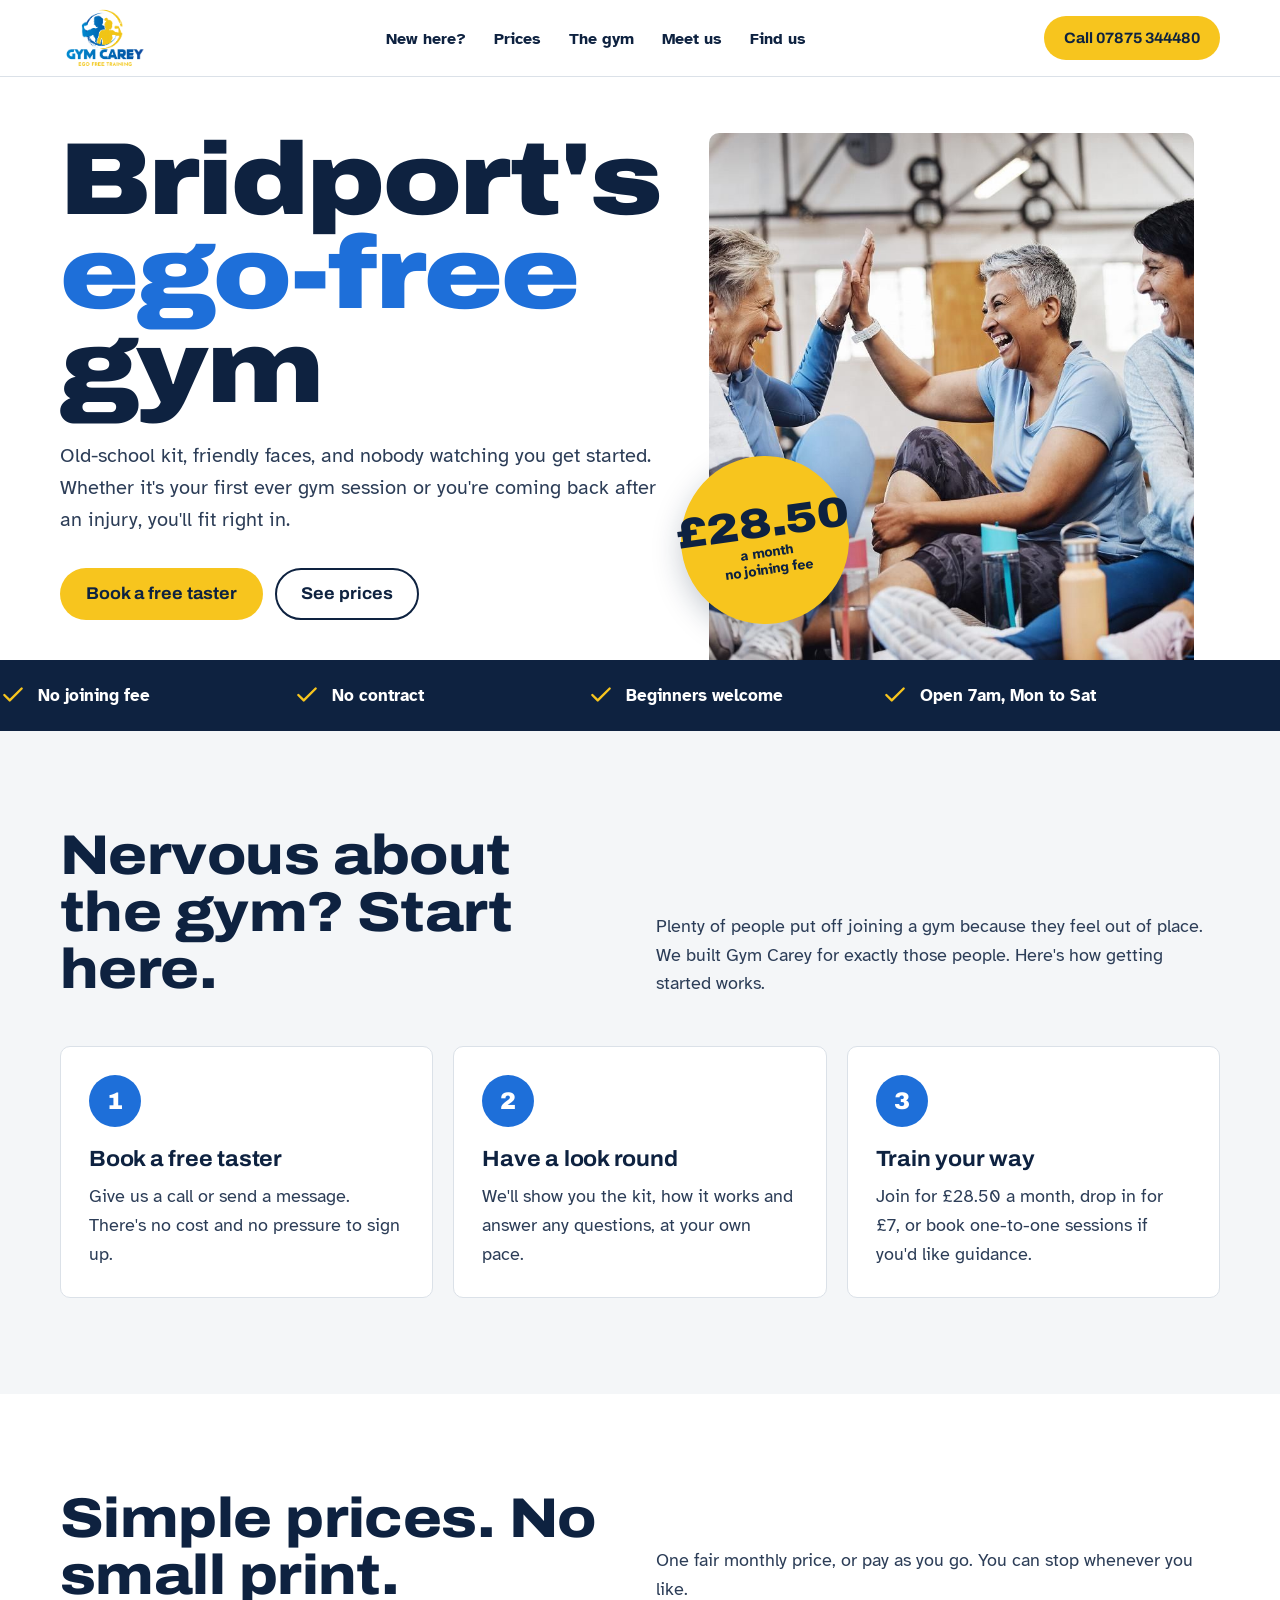
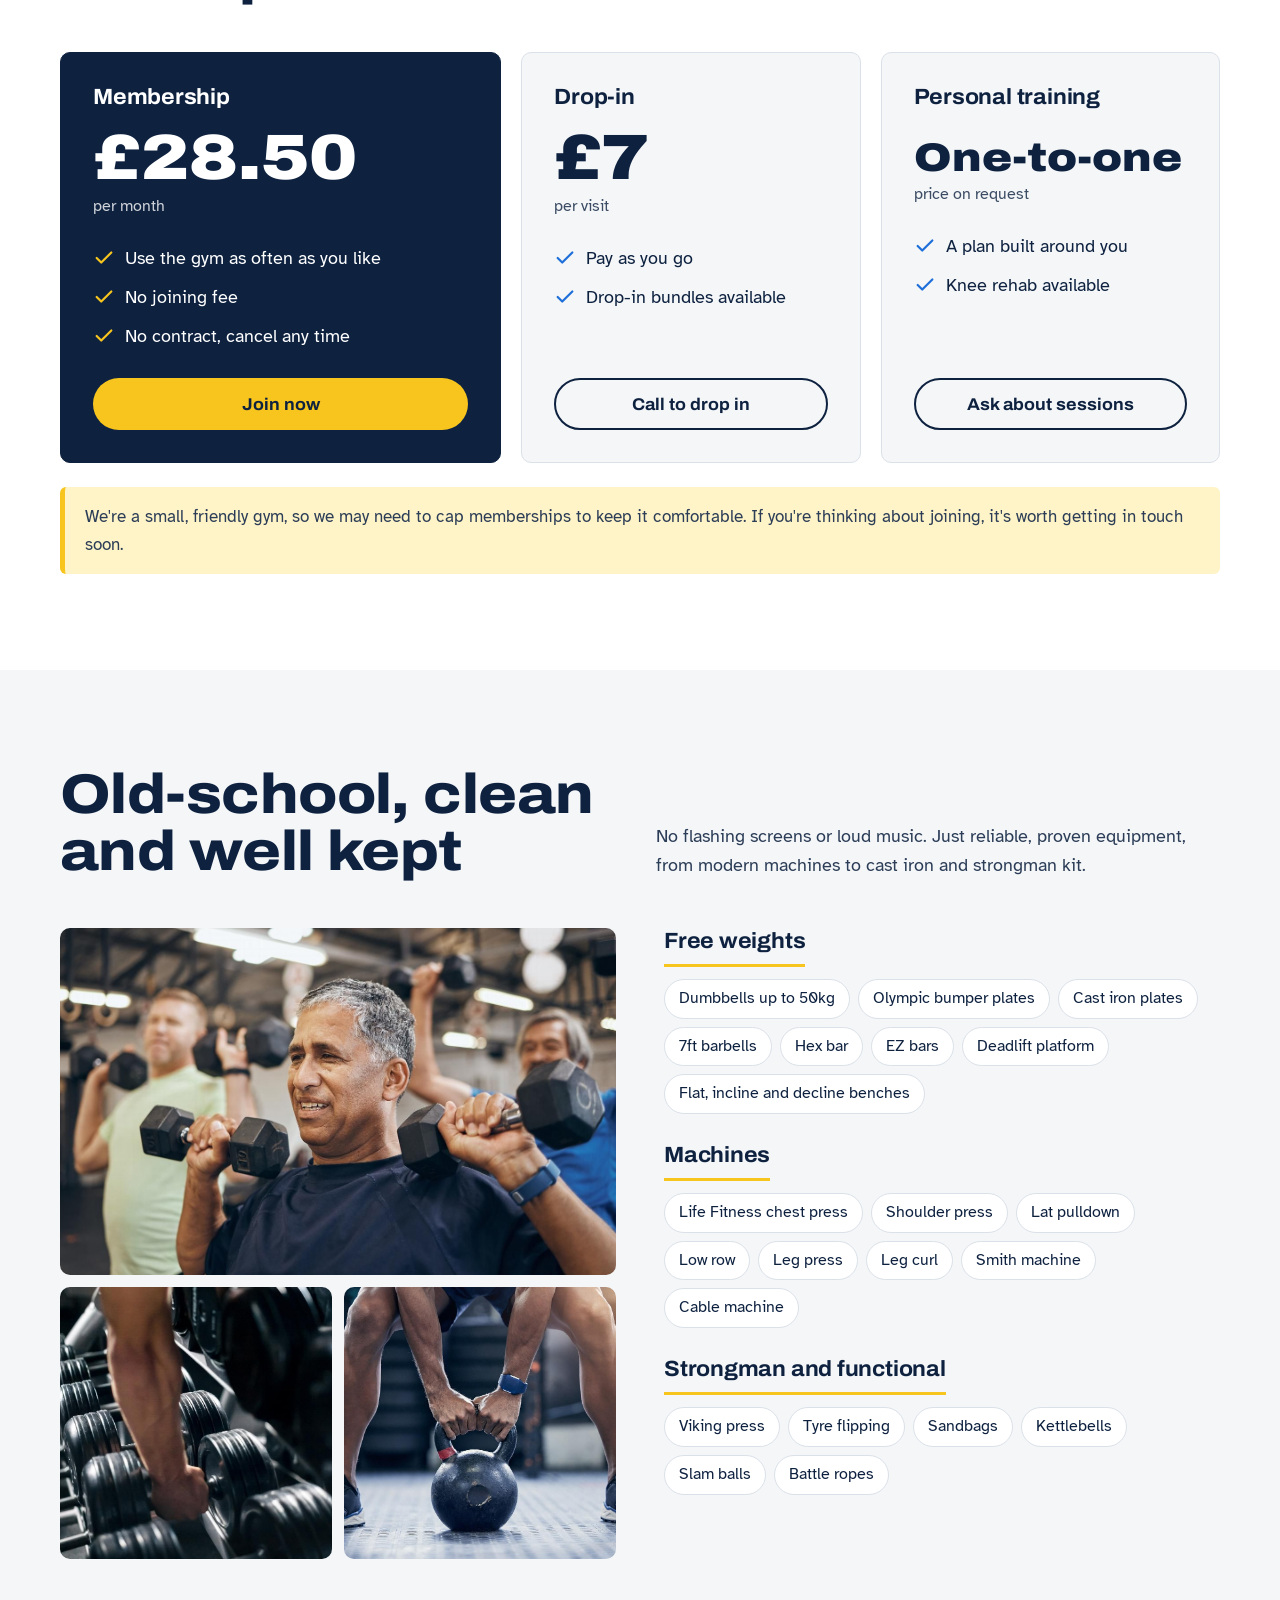
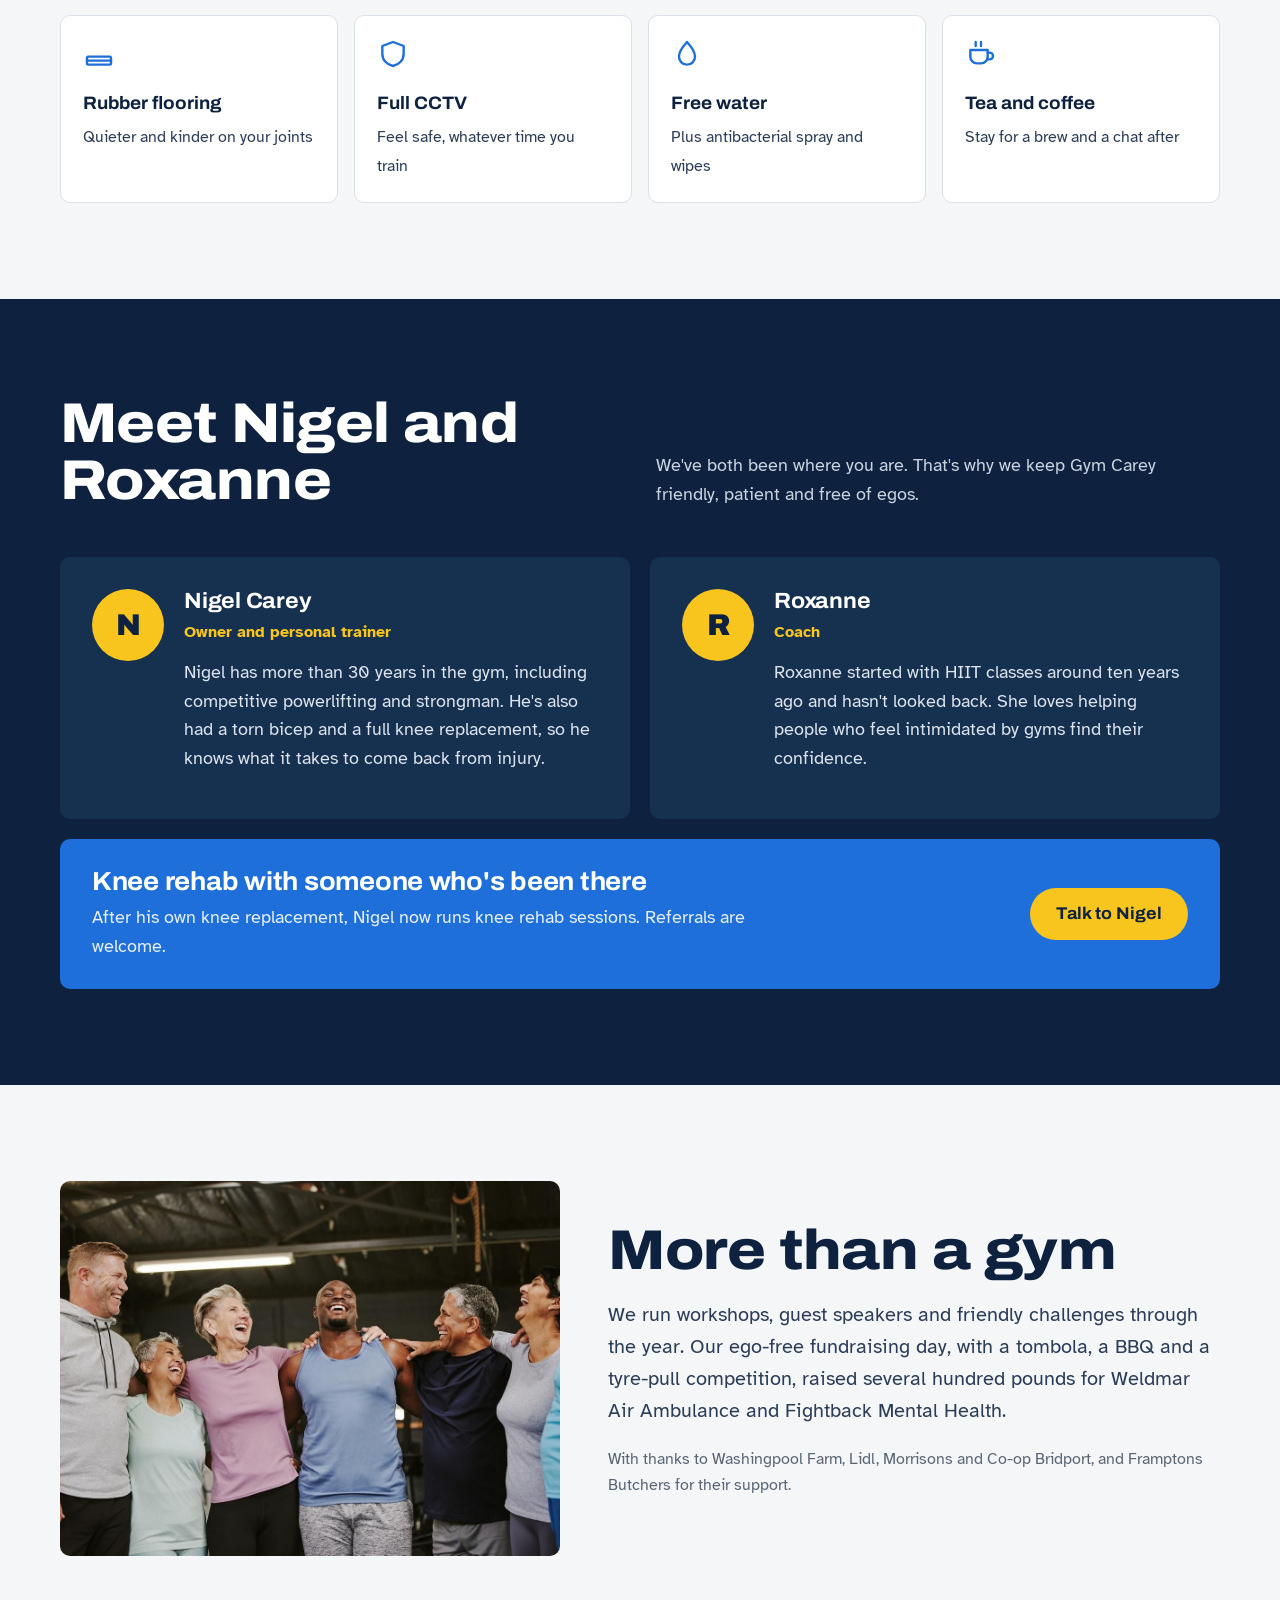
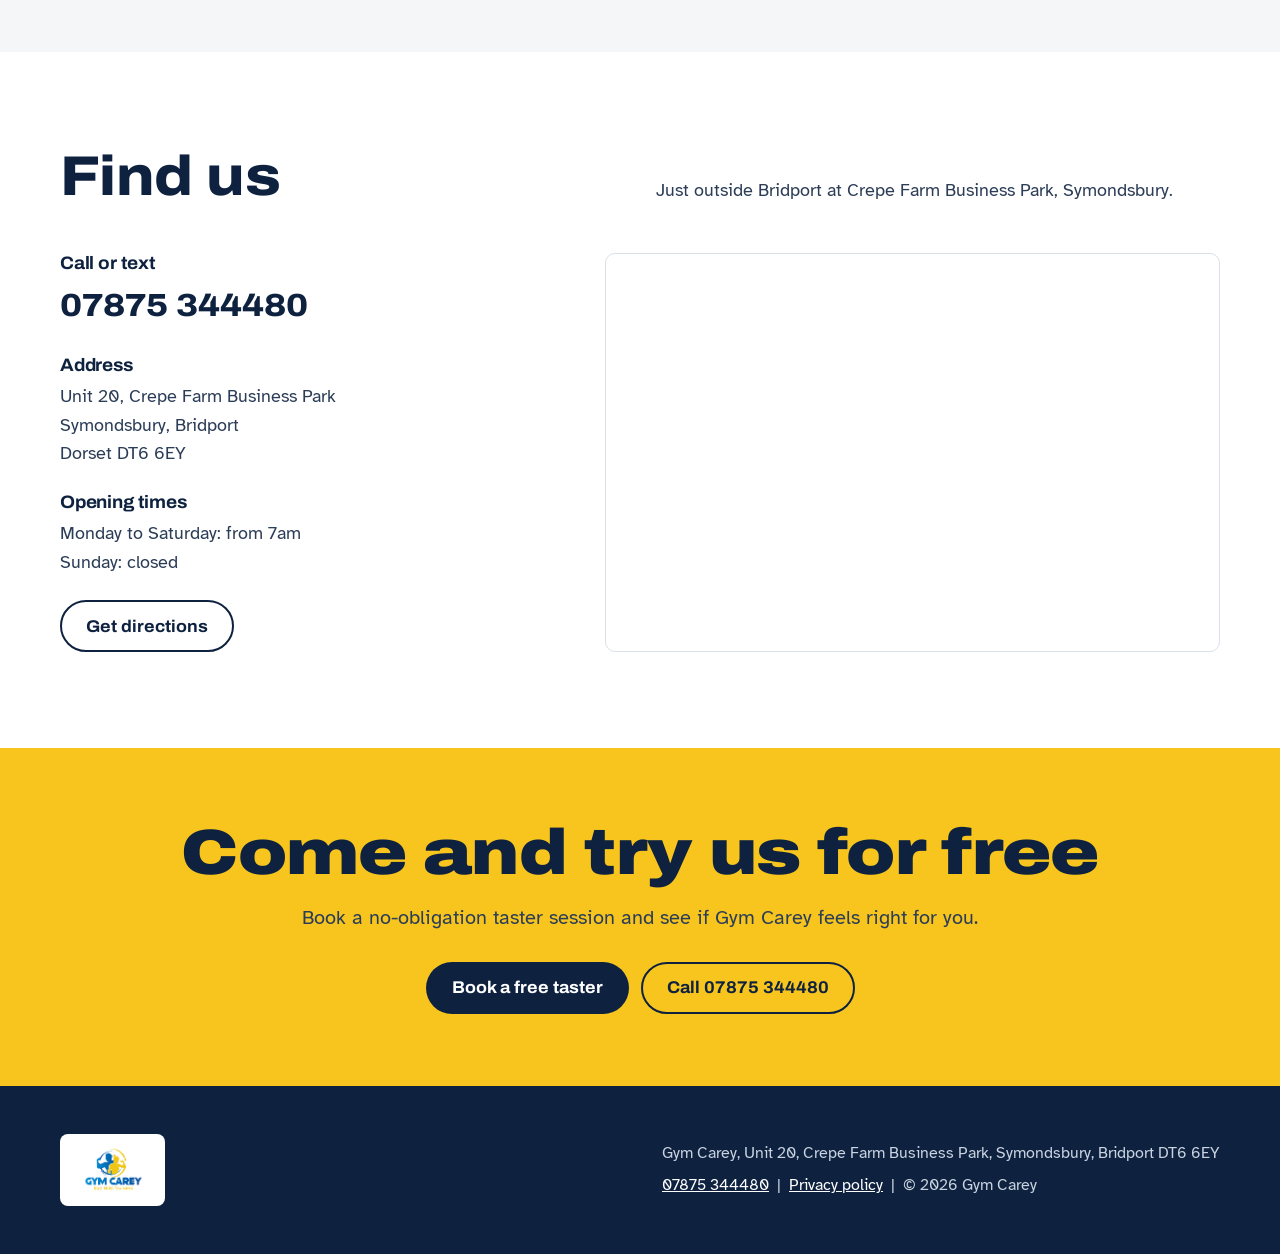
==== index.html @ 8a005da4 "New Gym Carey homepage" ====
<!doctype html>
<html lang="en-GB">
<head>
<meta charset="utf-8">
<meta name="viewport" content="width=device-width, initial-scale=1">
<title>Gym Carey | Ego-free gym in Bridport, Dorset</title>
<meta name="description" content="Bridport's friendly, ego-free gym at Crepe Farm, Symondsbury. £28.50 a month, no joining fee, no contract. Free taster sessions for beginners.">
<meta property="og:title" content="Gym Carey | Ego-free gym in Bridport">
<meta property="og:description" content="Old-school kit, friendly faces. £28.50 a month, no joining fee, no contract.">
<meta property="og:image" content="images/older-women-gym69.jpg">
<link rel="icon" href="images/logo.png">
<link rel="preconnect" href="https://fonts.googleapis.com">
<link rel="preconnect" href="https://fonts.gstatic.com" crossorigin>
<link href="https://fonts.googleapis.com/css2?family=Archivo:wdth,wght@62..125,500;62..125,700;62..125,800;62..125,900&family=Atkinson+Hyperlegible:ital,wght@0,400;0,700;1,400&display=swap" rel="stylesheet">
<script type="application/ld+json">
{"@context":"https://schema.org","@type":"ExerciseGym","name":"Gym Carey","slogan":"Ego Free Training","telephone":"+447875344480","url":"https://www.gymcarey.co.uk","address":{"@type":"PostalAddress","streetAddress":"Unit 20, Crepe Farm Business Park, Symondsbury","addressLocality":"Bridport","addressRegion":"Dorset","postalCode":"DT6 6EY","addressCountry":"GB"},"openingHoursSpecification":[{"@type":"OpeningHoursSpecification","dayOfWeek":["Monday","Tuesday","Wednesday","Thursday","Friday","Saturday"],"opens":"07:00"}],"priceRange":"£7–£28.50"}
</script>
<style>
:root{
  --chalk:#f4f6f8;
  --paper:#ffffff;
  --ink:#0e2240;
  --ink-2:#2c3d57;
  --steel:#5b6675;
  --line:#dbe1e8;
  --blue:#1e6fd9;
  --blue-deep:#154f9e;
  --yellow:#f7c51e;
  --yellow-soft:#fff4c7;
  --radius:10px;
  --wide:"Archivo",system-ui,sans-serif;
  --body:"Atkinson Hyperlegible",system-ui,sans-serif;
}
*{box-sizing:border-box}
html{scroll-behavior:smooth;scroll-padding-top:84px}
@media (prefers-reduced-motion:reduce){html{scroll-behavior:auto}*{transition:none!important;animation:none!important}}
body{margin:0;background:var(--chalk);color:var(--ink);font-family:var(--body);font-size:18px;line-height:1.6;-webkit-font-smoothing:antialiased}
img{max-width:100%;display:block}
a{color:var(--blue-deep)}
a:focus-visible,button:focus-visible{outline:3px solid var(--yellow);outline-offset:3px;border-radius:4px}
.wrap{width:min(1160px,100% - 32px);margin-inline:auto}
h1,h2,h3{font-family:var(--wide);line-height:1.02;margin:0;letter-spacing:-0.01em;color:var(--ink)}
h2{font-size:clamp(34px,5vw,56px);font-weight:800;font-stretch:112%}
h3{font-size:22px;font-weight:700;font-stretch:105%;line-height:1.15}
p{margin:0 0 1em}
.lede{font-size:20px;color:var(--ink-2);max-width:56ch}

/* buttons */
.btn{display:inline-flex;align-items:center;justify-content:center;gap:10px;min-height:52px;padding:0 24px;border-radius:999px;font-family:var(--wide);font-weight:700;font-stretch:105%;font-size:17px;text-decoration:none;border:2px solid transparent;cursor:pointer}
.btn-yellow{background:var(--yellow);color:var(--ink)}
.btn-yellow:hover{background:#ffd645}
.btn-line{border-color:var(--ink);color:var(--ink);background:transparent}
.btn-line:hover{background:var(--ink);color:#fff}
.btn svg{width:20px;height:20px}

/* header */
header{position:sticky;top:0;z-index:50;background:rgba(255,255,255,.96);backdrop-filter:saturate(1.4) blur(8px);border-bottom:1px solid var(--line)}
.nav{display:flex;align-items:center;justify-content:space-between;height:76px}
.nav img{height:62px;width:auto}
.nav ul{display:flex;gap:28px;list-style:none;margin:0;padding:0}
.nav ul a{color:var(--ink);text-decoration:none;font-weight:700;font-size:16px}
.nav ul a:hover{color:var(--blue)}
.nav .btn{min-height:44px;padding:0 18px;font-size:15px}
.menu-btn{display:none;background:none;border:0;padding:10px;color:var(--ink)}
@media (max-width:900px){
  .nav ul{display:none;position:absolute;left:0;right:0;top:76px;flex-direction:column;gap:0;background:#fff;border-bottom:1px solid var(--line)}
  .nav ul.open{display:flex}
  .nav ul a{display:block;padding:16px 16px;border-top:1px solid var(--line)}
  .menu-btn{display:block}
  .nav .btn.call{display:none}
}

/* hero */
.hero{background:var(--paper);padding:56px 0 0;overflow:hidden}
.hero-grid{display:grid;grid-template-columns:1.05fr .95fr;gap:48px;align-items:end}
.hero h1{font-size:clamp(46px,8vw,104px);font-weight:900;font-stretch:118%;line-height:.92;letter-spacing:-0.02em}
.hero h1 .ego{display:block;color:var(--blue)}
.hero .lede{margin:24px 0 32px}
.hero-ctas{display:flex;flex-wrap:wrap;gap:12px;margin-bottom:40px}
.hero-photo{position:relative;align-self:stretch}
.hero-photo img{width:100%;height:100%;min-height:420px;object-fit:cover;border-radius:var(--radius) var(--radius) 0 0}
.price-badge{position:absolute;left:-28px;bottom:36px;background:var(--yellow);color:var(--ink);border-radius:50%;width:168px;height:168px;display:grid;place-content:center;text-align:center;box-shadow:0 10px 30px rgba(14,34,64,.25);transform:rotate(-8deg)}
.price-badge strong{font-family:var(--wide);font-weight:900;font-stretch:115%;font-size:42px;line-height:1}
.price-badge span{font-size:14px;font-weight:700;line-height:1.25}
@media (max-width:900px){
  .hero{padding-top:36px}
  .hero-grid{grid-template-columns:1fr;gap:8px}
  .hero-photo img{min-height:300px;max-height:380px}
  .price-badge{left:auto;right:12px;bottom:auto;top:-40px;width:128px;height:128px}
  .price-badge strong{font-size:32px}
  .price-badge span{font-size:12px}
}

/* promise bar */
.promise{background:var(--ink);color:#fff}
.promise ul{list-style:none;margin:0;padding:22px 0;display:grid;grid-template-columns:repeat(4,1fr);gap:16px}
.promise li{display:flex;align-items:center;gap:12px;font-weight:700;font-size:17px}
.promise svg{flex:none;width:26px;height:26px;color:var(--yellow)}
@media (max-width:900px){.promise ul{grid-template-columns:1fr 1fr}}
@media (max-width:480px){.promise li{font-size:15px}}

section{padding:96px 0}
@media (max-width:700px){section{padding:64px 0}}
.head{display:grid;grid-template-columns:1fr 1fr;gap:32px;align-items:end;margin-bottom:48px}
.head p{color:var(--ink-2);margin:0}
@media (max-width:800px){.head{grid-template-columns:1fr;gap:16px}}

/* start here */
.steps{display:grid;grid-template-columns:repeat(3,1fr);gap:20px;counter-reset:s}
.step{background:var(--paper);border:1px solid var(--line);border-radius:var(--radius);padding:28px}
.step::before{counter-increment:s;content:counter(s);display:grid;place-content:center;width:52px;height:52px;border-radius:50%;background:var(--blue);color:#fff;font-family:var(--wide);font-weight:900;font-size:24px;margin-bottom:20px}
.step p{color:var(--ink-2);margin:10px 0 0}
@media (max-width:800px){.steps{grid-template-columns:1fr}}

/* prices */
.prices{background:var(--paper)}
.price-grid{display:grid;grid-template-columns:1.3fr 1fr 1fr;gap:20px}
.plan{border:1px solid var(--line);border-radius:var(--radius);padding:32px;display:flex;flex-direction:column;background:var(--chalk)}
.plan.main{background:var(--ink);color:#fff;border-color:var(--ink)}
.plan.main h3,.plan.main .amount{color:#fff}
.plan .amount{font-family:var(--wide);font-weight:900;font-stretch:115%;font-size:64px;line-height:1;margin:16px 0 4px;color:var(--ink)}
.plan .per{font-size:16px;opacity:.8}
.plan ul{list-style:none;padding:0;margin:24px 0 28px;display:grid;gap:10px}
.plan li{display:flex;gap:10px;align-items:flex-start}
.plan li svg{flex:none;width:22px;height:22px;margin-top:3px;color:var(--yellow)}
.plan:not(.main) li svg{color:var(--blue)}
.plan .btn{margin-top:auto}
.plan.main .btn-line{border-color:#fff;color:#fff}
.note{margin:24px 0 0;padding:16px 20px;background:var(--yellow-soft);border-left:5px solid var(--yellow);border-radius:6px;color:var(--ink-2);font-size:17px}
@media (max-width:900px){.price-grid{grid-template-columns:1fr}}

/* kit */
.kit-grid{display:grid;grid-template-columns:1fr 1fr;gap:48px;align-items:start}
.kit-photos{display:grid;grid-template-columns:1fr 1fr;gap:12px}
.kit-photos img{width:100%;aspect-ratio:1/1;object-fit:cover;border-radius:var(--radius)}
.kit-photos img:first-child{grid-column:span 2;aspect-ratio:16/10}
.kit-lists{display:grid;gap:28px}
.kit-lists h3{padding-bottom:10px;border-bottom:3px solid var(--yellow);display:inline-block;margin-bottom:12px}
.tags{display:flex;flex-wrap:wrap;gap:8px;list-style:none;margin:0;padding:0}
.tags li{background:var(--paper);border:1px solid var(--line);border-radius:999px;padding:6px 14px;font-size:16px}
.extras{display:grid;grid-template-columns:repeat(4,1fr);gap:16px;margin-top:56px}
.extra{background:var(--paper);border-radius:var(--radius);padding:22px;border:1px solid var(--line)}
.extra svg{width:32px;height:32px;color:var(--blue);margin-bottom:10px}
.extra strong{display:block;font-family:var(--wide);font-stretch:105%;font-size:18px;margin-bottom:4px}
.extra span{color:var(--ink-2);font-size:16px;line-height:1.45}
@media (max-width:900px){.kit-grid{grid-template-columns:1fr}.extras{grid-template-columns:1fr 1fr}}
@media (max-width:480px){.extras{grid-template-columns:1fr}}

/* team */
.team{background:var(--ink);color:#fff}
.team h2,.team h3{color:#fff}
.team .head p{color:#c9d3e0}
.people{display:grid;grid-template-columns:1fr 1fr;gap:20px}
.person{background:#16304f;border-radius:var(--radius);padding:32px;display:grid;grid-template-columns:auto 1fr;gap:20px;align-items:start}
.mono{width:72px;height:72px;border-radius:50%;background:var(--yellow);color:var(--ink);display:grid;place-content:center;font-family:var(--wide);font-weight:900;font-size:30px}
.person .role{color:var(--yellow);font-weight:700;margin:6px 0 12px;font-size:16px}
.person p{color:#dbe3ee;margin:0 0 .8em}
.rehab{margin-top:20px;background:var(--blue);border-radius:var(--radius);padding:28px 32px;display:flex;gap:24px;align-items:center;justify-content:space-between;flex-wrap:wrap}
.rehab h3{font-size:26px}
.rehab p{margin:6px 0 0;color:#e6efff;max-width:60ch}
@media (max-width:800px){.people{grid-template-columns:1fr}.person{grid-template-columns:1fr}}

/* community */
.community-grid{display:grid;grid-template-columns:.9fr 1.1fr;gap:48px;align-items:center}
.community-grid img{border-radius:var(--radius);width:100%;aspect-ratio:4/3;object-fit:cover}
.thanks{color:var(--steel);font-size:16px}
@media (max-width:800px){.community-grid{grid-template-columns:1fr}}

/* find us */
.find{background:var(--paper)}
.find-grid{display:grid;grid-template-columns:1fr 1.2fr;gap:32px}
.info{display:grid;gap:24px}
.info h3{font-size:18px;margin-bottom:6px}
.info p{margin:0;color:var(--ink-2)}
.info a.tel{font-family:var(--wide);font-weight:800;font-stretch:110%;font-size:32px;color:var(--ink);text-decoration:none}
.map{border-radius:var(--radius);overflow:hidden;border:1px solid var(--line);min-height:380px}
.map iframe{width:100%;height:100%;min-height:380px;border:0;display:block}
@media (max-width:800px){.find-grid{grid-template-columns:1fr}}

/* cta */
.cta{background:var(--yellow);padding:72px 0;text-align:center}
.cta h2{font-size:clamp(34px,5.5vw,64px);font-stretch:118%;font-weight:900}
.cta p{font-size:20px;margin:16px auto 28px;max-width:52ch;color:var(--ink-2)}
.cta .btn-yellow{background:var(--ink);color:#fff}
.cta .btn-yellow:hover{background:var(--ink-2)}
.cta .hero-ctas{justify-content:center;margin:0}

footer{background:var(--ink);color:#c9d3e0;padding:48px 0 110px;font-size:16px}
.foot{display:flex;justify-content:space-between;gap:32px;flex-wrap:wrap;align-items:center}
.foot img{height:72px;width:auto;background:#fff;border-radius:8px;padding:6px 10px}
footer a{color:#fff}
@media (min-width:701px){footer{padding-bottom:48px}}

/* sticky mobile bar */
.mobile-bar{display:none}
@media (max-width:700px){
  .mobile-bar{display:grid;grid-template-columns:1fr 1fr;gap:8px;position:fixed;left:0;right:0;bottom:0;z-index:60;padding:10px 12px calc(10px + env(safe-area-inset-bottom));background:#fff;border-top:1px solid var(--line);box-shadow:0 -6px 20px rgba(14,34,64,.12)}
  .mobile-bar .btn{min-height:48px;font-size:16px;padding:0 12px}
}
</style>
</head>
<body>

<header>
  <div class="wrap nav">
    <a href="#top" aria-label="Gym Carey home"><img src="images/logo-crop33.png" alt="Gym Carey, Ego Free Training"></a>
    <ul id="menu">
      <li><a href="#start">New here?</a></li>
      <li><a href="#prices">Prices</a></li>
      <li><a href="#gym">The gym</a></li>
      <li><a href="#team">Meet us</a></li>
      <li><a href="#find">Find us</a></li>
    </ul>
    <a class="btn btn-yellow call" href="tel:07875344480">Call 07875 344480</a>
    <button class="menu-btn" aria-label="Open menu" aria-expanded="false" aria-controls="menu" onclick="var m=document.getElementById('menu');var o=m.classList.toggle('open');this.setAttribute('aria-expanded',o)">
      <svg width="28" height="28" viewBox="0 0 24 24" fill="none" stroke="currentColor" stroke-width="2" stroke-linecap="round"><path d="M4 7h16M4 12h16M4 17h16"/></svg>
    </button>
  </div>
</header>

<main id="top">
<section class="hero" aria-labelledby="h1">
  <div class="wrap hero-grid">
    <div>
      <h1 id="h1">Bridport's <span class="ego">ego-free</span> gym</h1>
      <p class="lede">Old-school kit, friendly faces, and nobody watching you get started. Whether it's your first ever gym session or you're coming back after an injury, you'll fit right in.</p>
      <div class="hero-ctas">
        <a class="btn btn-yellow" href="#start">Book a free taster</a>
        <a class="btn btn-line" href="#prices">See prices</a>
      </div>
    </div>
    <div class="hero-photo">
      <img src="images/older-women-gym69.jpg" alt="Three women laughing together during a gym session">
      <div class="price-badge" aria-label="£28.50 a month, no joining fee"><strong>£28.50</strong><span>a month<br>no joining fee</span></div>
    </div>
  </div>
</section>

<div class="promise">
  <ul class="wrap">
    <li><svg viewBox="0 0 24 24" fill="none" stroke="currentColor" stroke-width="2.2" stroke-linecap="round" stroke-linejoin="round"><path d="M20 6 9 17l-5-5"/></svg>No joining fee</li>
    <li><svg viewBox="0 0 24 24" fill="none" stroke="currentColor" stroke-width="2.2" stroke-linecap="round" stroke-linejoin="round"><path d="M20 6 9 17l-5-5"/></svg>No contract</li>
    <li><svg viewBox="0 0 24 24" fill="none" stroke="currentColor" stroke-width="2.2" stroke-linecap="round" stroke-linejoin="round"><path d="M20 6 9 17l-5-5"/></svg>Beginners welcome</li>
    <li><svg viewBox="0 0 24 24" fill="none" stroke="currentColor" stroke-width="2.2" stroke-linecap="round" stroke-linejoin="round"><path d="M20 6 9 17l-5-5"/></svg>Open 7am, Mon to Sat</li>
  </ul>
</div>

<section id="start" aria-labelledby="start-h">
  <div class="wrap">
    <div class="head">
      <h2 id="start-h">Nervous about the gym? Start here.</h2>
      <p>Plenty of people put off joining a gym because they feel out of place. We built Gym Carey for exactly those people. Here's how getting started works.</p>
    </div>
    <div class="steps">
      <div class="step"><h3>Book a free taster</h3><p>Give us a call or send a message. There's no cost and no pressure to sign up.</p></div>
      <div class="step"><h3>Have a look round</h3><p>We'll show you the kit, how it works and answer any questions, at your own pace.</p></div>
      <div class="step"><h3>Train your way</h3><p>Join for £28.50 a month, drop in for £7, or book one-to-one sessions if you'd like guidance.</p></div>
    </div>
  </div>
</section>

<section class="prices" id="prices" aria-labelledby="prices-h">
  <div class="wrap">
    <div class="head">
      <h2 id="prices-h">Simple prices. No small print.</h2>
      <p>One fair monthly price, or pay as you go. You can stop whenever you like.</p>
    </div>
    <div class="price-grid">
      <div class="plan main">
        <h3>Membership</h3>
        <div class="amount">£28.50</div>
        <div class="per">per month</div>
        <ul>
          <li><svg viewBox="0 0 24 24" fill="none" stroke="currentColor" stroke-width="2.4" stroke-linecap="round" stroke-linejoin="round"><path d="M20 6 9 17l-5-5"/></svg>Use the gym as often as you like</li>
          <li><svg viewBox="0 0 24 24" fill="none" stroke="currentColor" stroke-width="2.4" stroke-linecap="round" stroke-linejoin="round"><path d="M20 6 9 17l-5-5"/></svg>No joining fee</li>
          <li><svg viewBox="0 0 24 24" fill="none" stroke="currentColor" stroke-width="2.4" stroke-linecap="round" stroke-linejoin="round"><path d="M20 6 9 17l-5-5"/></svg>No contract, cancel any time</li>
        </ul>
        <a class="btn btn-yellow" href="https://www.gymcarey.co.uk/_r8customform_1700">Join now</a>
      </div>
      <div class="plan">
        <h3>Drop-in</h3>
        <div class="amount">£7</div>
        <div class="per">per visit</div>
        <ul>
          <li><svg viewBox="0 0 24 24" fill="none" stroke="currentColor" stroke-width="2.4" stroke-linecap="round" stroke-linejoin="round"><path d="M20 6 9 17l-5-5"/></svg>Pay as you go</li>
          <li><svg viewBox="0 0 24 24" fill="none" stroke="currentColor" stroke-width="2.4" stroke-linecap="round" stroke-linejoin="round"><path d="M20 6 9 17l-5-5"/></svg>Drop-in bundles available</li>
        </ul>
        <a class="btn btn-line" href="tel:07875344480">Call to drop in</a>
      </div>
      <div class="plan">
        <h3>Personal training</h3>
        <div class="amount" style="font-size:40px;margin-top:28px">One-to-one</div>
        <div class="per">price on request</div>
        <ul>
          <li><svg viewBox="0 0 24 24" fill="none" stroke="currentColor" stroke-width="2.4" stroke-linecap="round" stroke-linejoin="round"><path d="M20 6 9 17l-5-5"/></svg>A plan built around you</li>
          <li><svg viewBox="0 0 24 24" fill="none" stroke="currentColor" stroke-width="2.4" stroke-linecap="round" stroke-linejoin="round"><path d="M20 6 9 17l-5-5"/></svg>Knee rehab available</li>
        </ul>
        <a class="btn btn-line" href="tel:07875344480">Ask about sessions</a>
      </div>
    </div>
    <p class="note">We're a small, friendly gym, so we may need to cap memberships to keep it comfortable. If you're thinking about joining, it's worth getting in touch soon.</p>
  </div>
</section>

<section id="gym" aria-labelledby="gym-h">
  <div class="wrap">
    <div class="head">
      <h2 id="gym-h">Old-school, clean and well kept</h2>
      <p>No flashing screens or loud music. Just reliable, proven equipment, from modern machines to cast iron and strongman kit.</p>
    </div>
    <div class="kit-grid">
      <div class="kit-photos">
        <img src="images/group-lifting-weights20.jpg" alt="People lifting dumbbells together">
        <img src="images/dumbell-rack-110.jpg" alt="A rack of dumbbells">
        <img src="images/man-lifting-kettlebell5.jpg" alt="Someone lifting a kettlebell">
      </div>
      <div class="kit-lists">
        <div>
          <h3>Free weights</h3>
          <ul class="tags">
            <li>Dumbbells up to 50kg</li><li>Olympic bumper plates</li><li>Cast iron plates</li><li>7ft barbells</li><li>Hex bar</li><li>EZ bars</li><li>Deadlift platform</li><li>Flat, incline and decline benches</li>
          </ul>
        </div>
        <div>
          <h3>Machines</h3>
          <ul class="tags">
            <li>Life Fitness chest press</li><li>Shoulder press</li><li>Lat pulldown</li><li>Low row</li><li>Leg press</li><li>Leg curl</li><li>Smith machine</li><li>Cable machine</li>
          </ul>
        </div>
        <div>
          <h3>Strongman and functional</h3>
          <ul class="tags">
            <li>Viking press</li><li>Tyre flipping</li><li>Sandbags</li><li>Kettlebells</li><li>Slam balls</li><li>Battle ropes</li>
          </ul>
        </div>
      </div>
    </div>
    <div class="extras">
      <div class="extra"><svg viewBox="0 0 24 24" fill="none" stroke="currentColor" stroke-width="1.8" stroke-linecap="round" stroke-linejoin="round"><rect x="3" y="14" width="18" height="6" rx="1"/><path d="M3 17h18"/></svg><strong>Rubber flooring</strong><span>Quieter and kinder on your joints</span></div>
      <div class="extra"><svg viewBox="0 0 24 24" fill="none" stroke="currentColor" stroke-width="1.8" stroke-linecap="round" stroke-linejoin="round"><path d="M12 3 4 6v6c0 4.5 3.4 8 8 9 4.6-1 8-4.5 8-9V6z"/></svg><strong>Full CCTV</strong><span>Feel safe, whatever time you train</span></div>
      <div class="extra"><svg viewBox="0 0 24 24" fill="none" stroke="currentColor" stroke-width="1.8" stroke-linecap="round" stroke-linejoin="round"><path d="M12 3s6 6.5 6 11a6 6 0 0 1-12 0c0-4.5 6-11 6-11z"/></svg><strong>Free water</strong><span>Plus antibacterial spray and wipes</span></div>
      <div class="extra"><svg viewBox="0 0 24 24" fill="none" stroke="currentColor" stroke-width="1.8" stroke-linecap="round" stroke-linejoin="round"><path d="M4 9h13v5a5 5 0 0 1-5 5H9a5 5 0 0 1-5-5z"/><path d="M17 11h1.5a2.5 2.5 0 0 1 0 5H17"/><path d="M8 3v3M12 3v3"/></svg><strong>Tea and coffee</strong><span>Stay for a brew and a chat after</span></div>
    </div>
  </div>
</section>

<section class="team" id="team" aria-labelledby="team-h">
  <div class="wrap">
    <div class="head">
      <h2 id="team-h">Meet Nigel and Roxanne</h2>
      <p>We've both been where you are. That's why we keep Gym Carey friendly, patient and free of egos.</p>
    </div>
    <div class="people">
      <div class="person">
        <div class="mono" aria-hidden="true">N</div>
        <div>
          <h3>Nigel Carey</h3>
          <p class="role">Owner and personal trainer</p>
          <p>Nigel has more than 30 years in the gym, including competitive powerlifting and strongman. He's also had a torn bicep and a full knee replacement, so he knows what it takes to come back from injury.</p>
        </div>
      </div>
      <div class="person">
        <div class="mono" aria-hidden="true">R</div>
        <div>
          <h3>Roxanne</h3>
          <p class="role">Coach</p>
          <p>Roxanne started with HIIT classes around ten years ago and hasn't looked back. She loves helping people who feel intimidated by gyms find their confidence.</p>
        </div>
      </div>
    </div>
    <div class="rehab">
      <div>
        <h3>Knee rehab with someone who's been there</h3>
        <p>After his own knee replacement, Nigel now runs knee rehab sessions. Referrals are welcome.</p>
      </div>
      <a class="btn btn-yellow" href="tel:07875344480">Talk to Nigel</a>
    </div>
  </div>
</section>

<section aria-labelledby="community-h">
  <div class="wrap community-grid">
    <img src="images/gym-community77.jpg" alt="A group of gym members standing together, smiling">
    <div>
      <h2 id="community-h">More than a gym</h2>
      <p class="lede" style="margin:20px 0">We run workshops, guest speakers and friendly challenges through the year. Our ego-free fundraising day, with a tombola, a BBQ and a tyre-pull competition, raised several hundred pounds for Weldmar Air Ambulance and Fightback Mental Health.</p>
      <p class="thanks">With thanks to Washingpool Farm, Lidl, Morrisons and Co-op Bridport, and Framptons Butchers for their support.</p>
    </div>
  </div>
</section>

<section class="find" id="find" aria-labelledby="find-h">
  <div class="wrap">
    <div class="head">
      <h2 id="find-h">Find us</h2>
      <p>Just outside Bridport at Crepe Farm Business Park, Symondsbury.</p>
    </div>
    <div class="find-grid">
      <div class="info">
        <div><h3>Call or text</h3><a class="tel" href="tel:07875344480">07875 344480</a></div>
        <div><h3>Address</h3><p>Unit 20, Crepe Farm Business Park<br>Symondsbury, Bridport<br>Dorset DT6 6EY</p></div>
        <div><h3>Opening times</h3><p>Monday to Saturday: from 7am<br>Sunday: closed</p></div>
        <div><a class="btn btn-line" href="https://www.google.com/maps/search/?api=1&amp;query=Crepe+Farm+Business+Park+Symondsbury+Bridport+DT6+6EY">Get directions</a></div>
      </div>
      <div class="map">
        <iframe title="Map showing Gym Carey at Crepe Farm Business Park" loading="lazy" src="https://maps.google.com/maps?q=Crepe%20Farm%20Business%20Park%2C%20Symondsbury%2C%20DT6%206EY&amp;z=14&amp;output=embed"></iframe>
      </div>
    </div>
  </div>
</section>

<section class="cta" aria-labelledby="cta-h">
  <div class="wrap">
    <h2 id="cta-h">Come and try us for free</h2>
    <p>Book a no-obligation taster session and see if Gym Carey feels right for you.</p>
    <div class="hero-ctas">
      <a class="btn btn-yellow" href="https://www.gymcarey.co.uk/_r8customform_1701">Book a free taster</a>
      <a class="btn btn-line" href="tel:07875344480">Call 07875 344480</a>
    </div>
  </div>
</section>
</main>

<footer>
  <div class="wrap foot">
    <img src="images/logo.png" alt="Gym Carey, Ego Free Training">
    <div>
      <p style="margin:0">Gym Carey, Unit 20, Crepe Farm Business Park, Symondsbury, Bridport DT6 6EY</p>
      <p style="margin:6px 0 0"><a href="tel:07875344480">07875 344480</a> &nbsp;|&nbsp; <a href="https://www.gymcarey.co.uk/privacy">Privacy policy</a> &nbsp;|&nbsp; © 2026 Gym Carey</p>
    </div>
  </div>
</footer>

<div class="mobile-bar">
  <a class="btn btn-line" href="tel:07875344480">Call us</a>
  <a class="btn btn-yellow" href="https://www.gymcarey.co.uk/_r8customform_1701">Free taster</a>
</div>
</body>
</html>
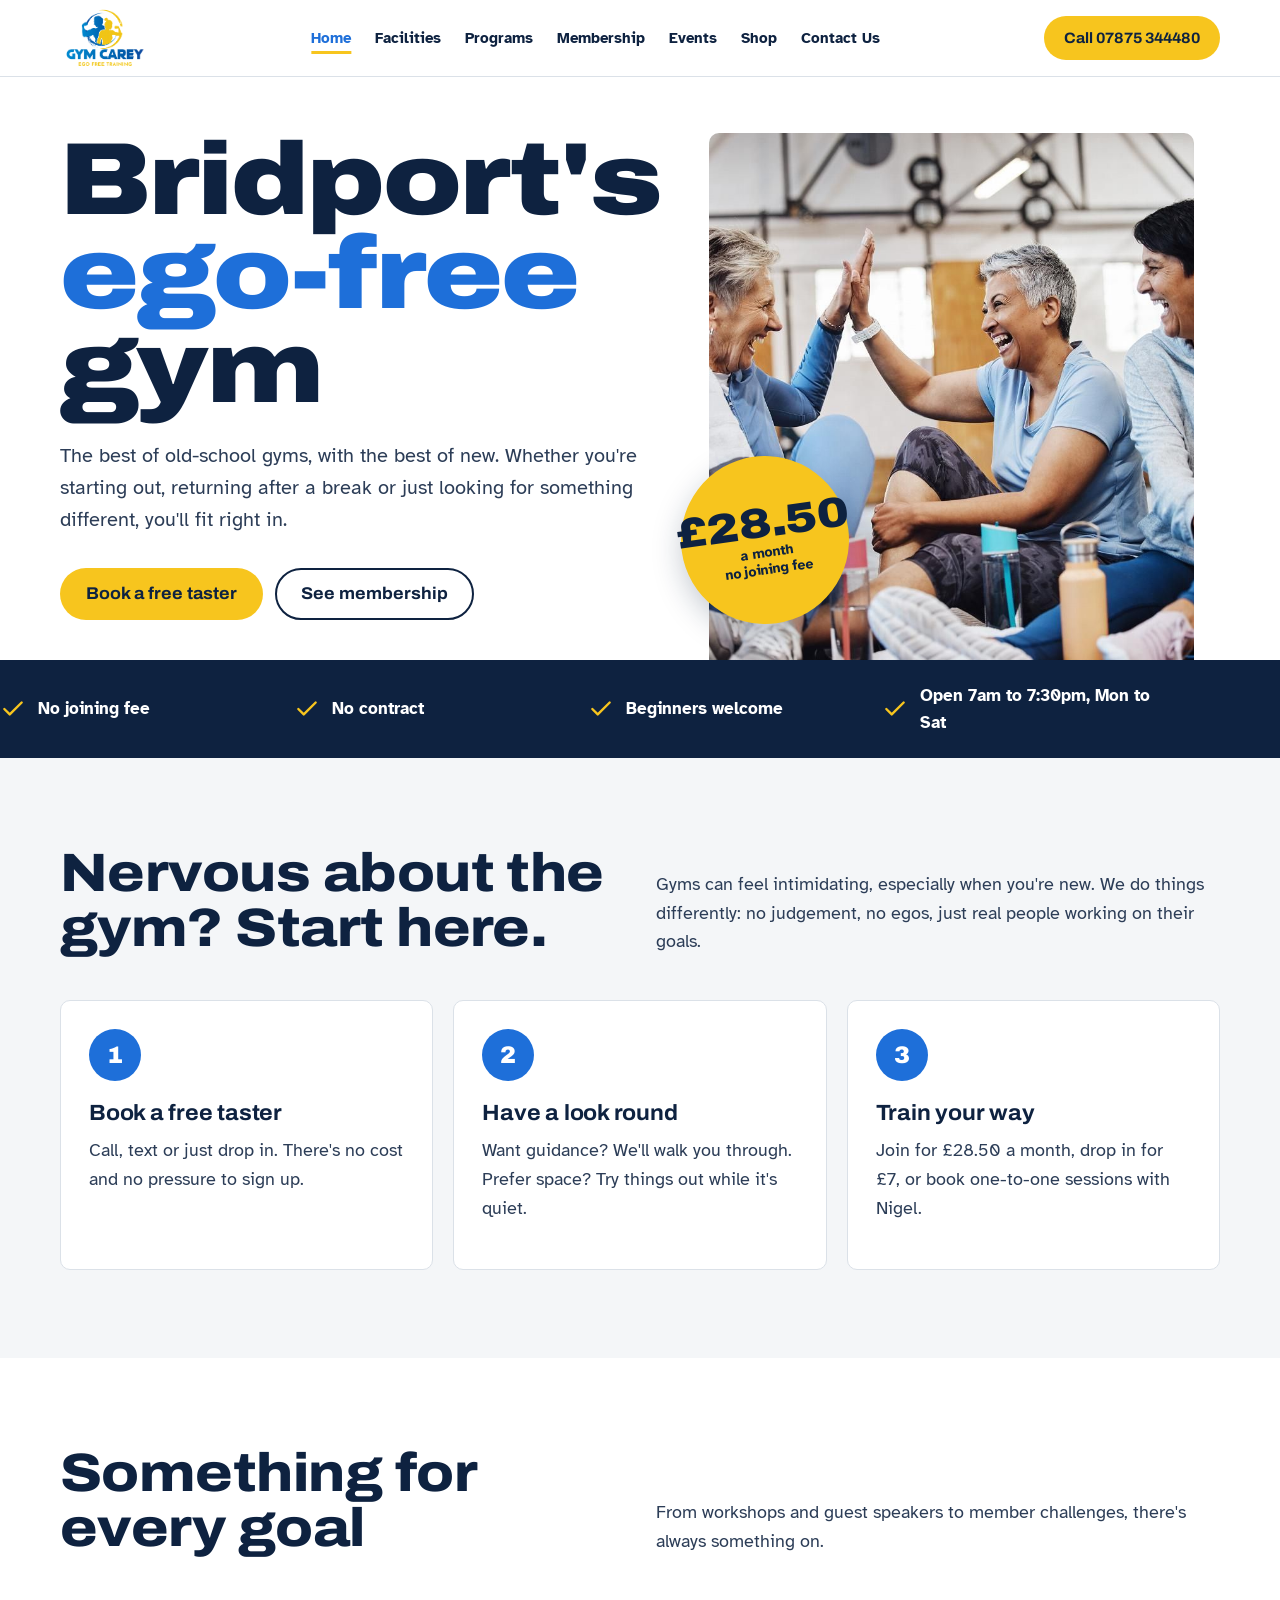
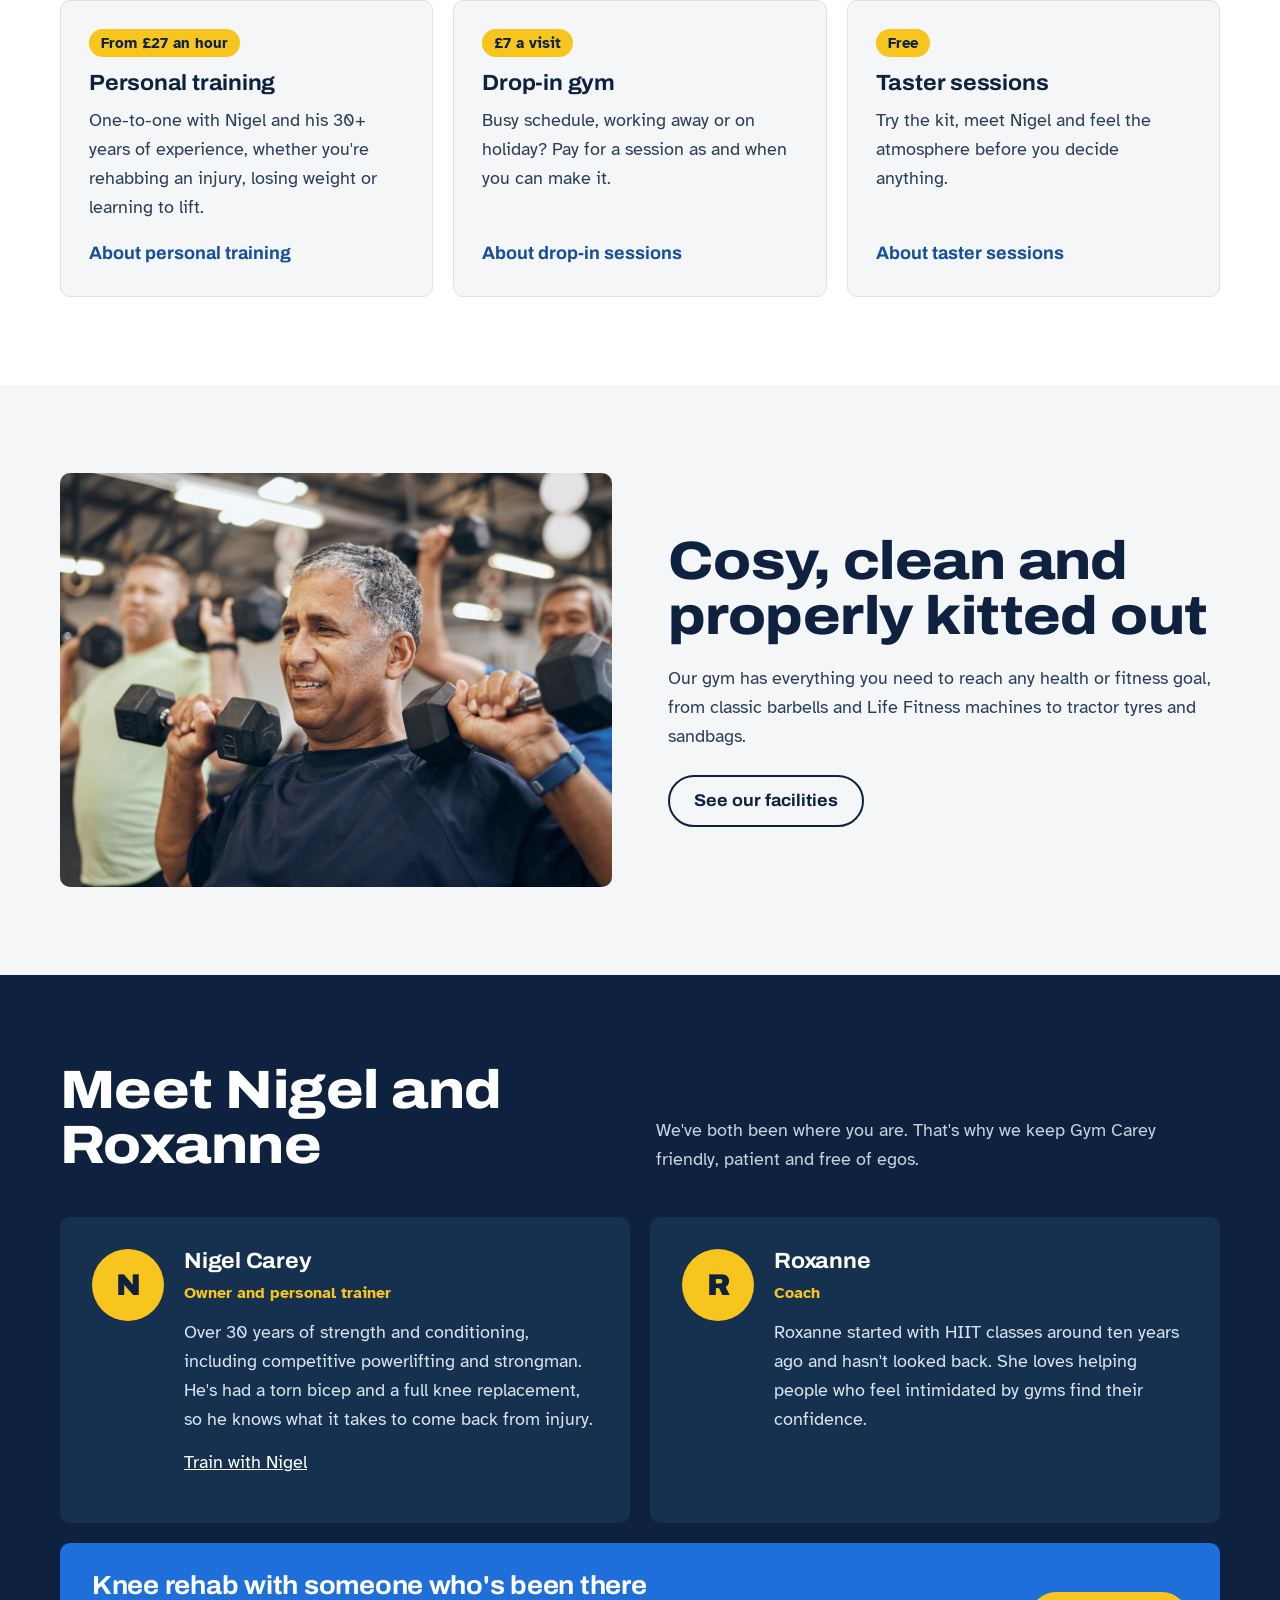
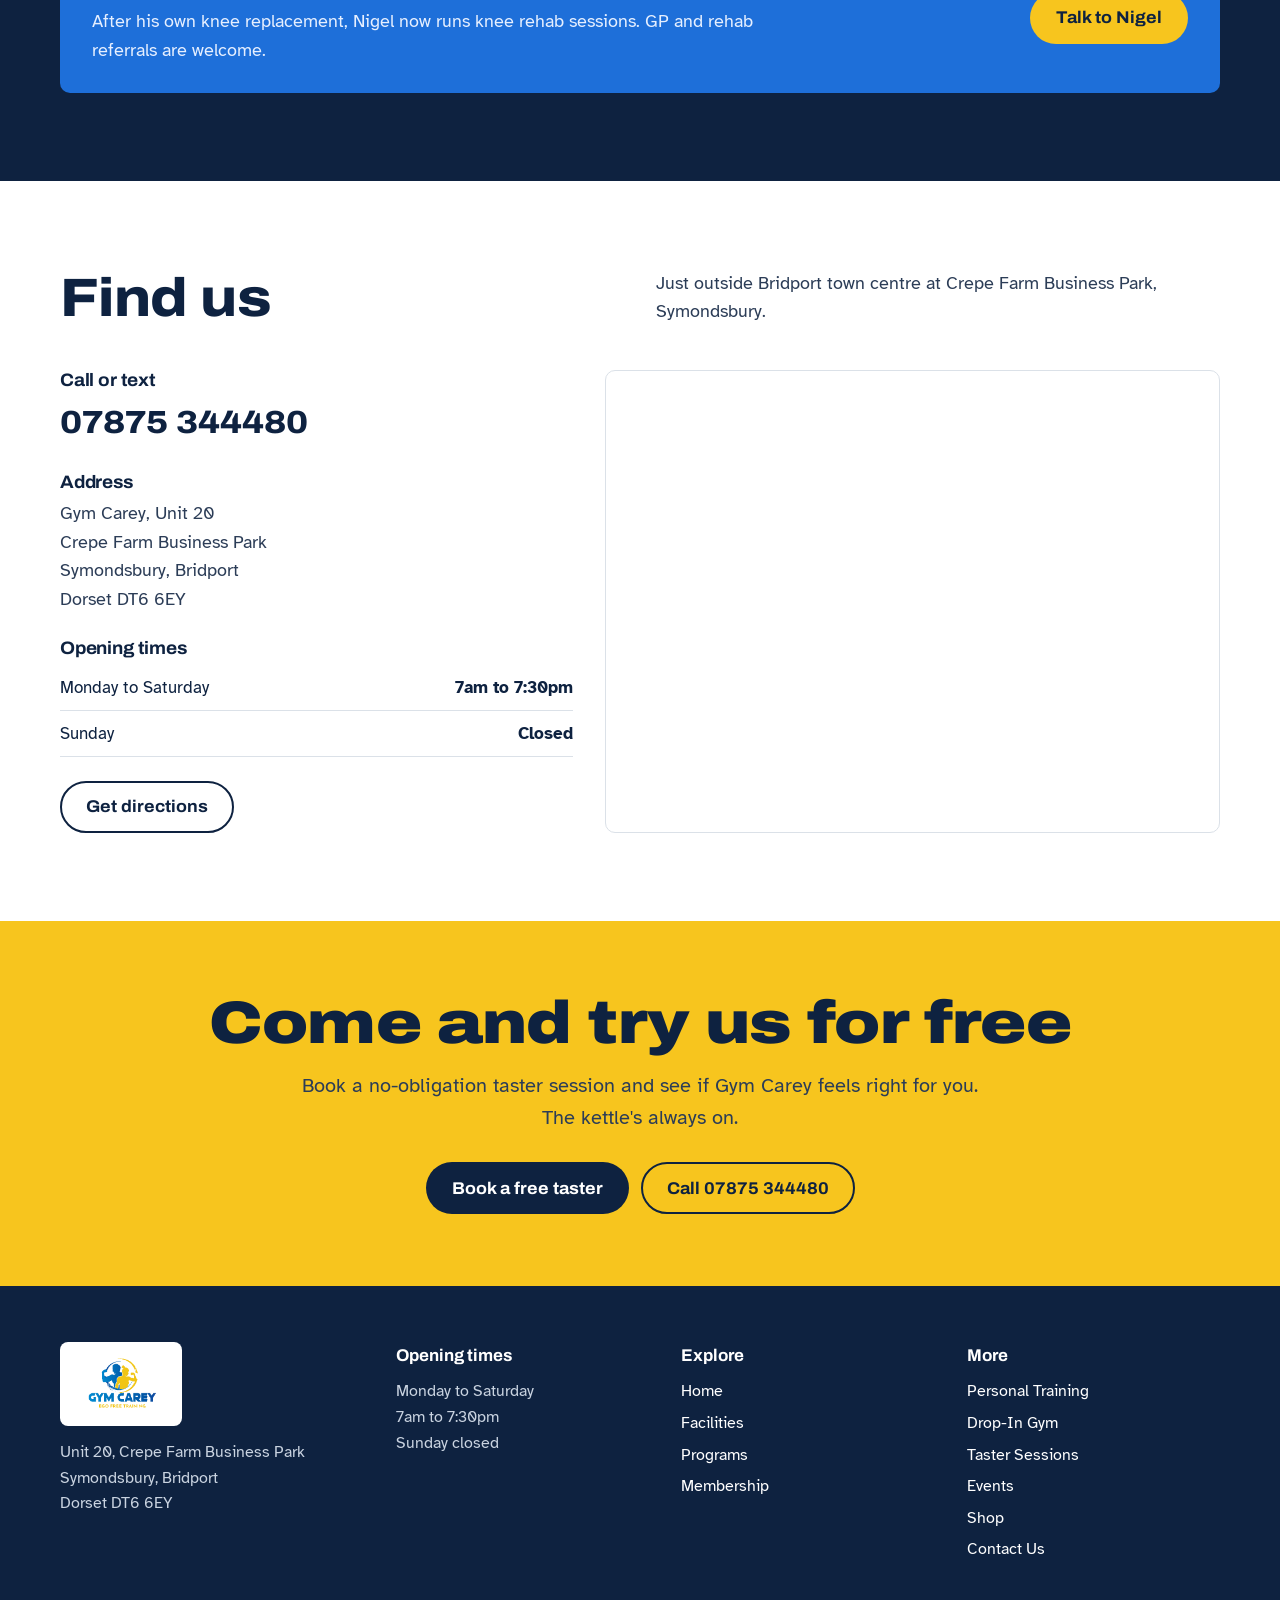
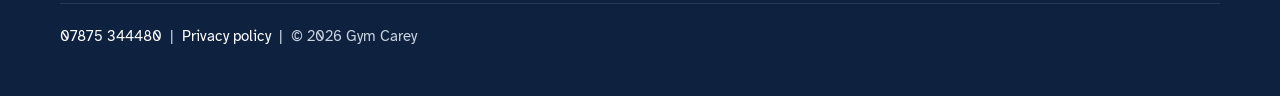
==== commit 3273cd7b: "Rebuild all Gym Carey pages with matching addresses" ====
--- a/index.html
+++ b/index.html
@@ -4,436 +4,90 @@
 <meta charset="utf-8">
 <meta name="viewport" content="width=device-width, initial-scale=1">
 <title>Gym Carey | Ego-free gym in Bridport, Dorset</title>
-<meta name="description" content="Bridport's friendly, ego-free gym at Crepe Farm, Symondsbury. £28.50 a month, no joining fee, no contract. Free taster sessions for beginners.">
-<meta property="og:title" content="Gym Carey | Ego-free gym in Bridport">
-<meta property="og:description" content="Old-school kit, friendly faces. £28.50 a month, no joining fee, no contract.">
+<meta name="description" content="Bridport's friendliest, ego-free gym at Crepe Farm, Symondsbury. £28.50 a month, no joining fee, no contract. Free taster sessions for beginners.">
+<meta property="og:title" content="Gym Carey | Ego-free gym in Bridport, Dorset">
+<meta property="og:description" content="Bridport's friendliest, ego-free gym at Crepe Farm, Symondsbury. £28.50 a month, no joining fee, no contract. Free taster sessions for beginners.">
 <meta property="og:image" content="images/older-women-gym69.jpg">
 <link rel="icon" href="images/logo.png">
 <link rel="preconnect" href="https://fonts.googleapis.com">
 <link rel="preconnect" href="https://fonts.gstatic.com" crossorigin>
 <link href="https://fonts.googleapis.com/css2?family=Archivo:wdth,wght@62..125,500;62..125,700;62..125,800;62..125,900&family=Atkinson+Hyperlegible:ital,wght@0,400;0,700;1,400&display=swap" rel="stylesheet">
-<script type="application/ld+json">
-{"@context":"https://schema.org","@type":"ExerciseGym","name":"Gym Carey","slogan":"Ego Free Training","telephone":"+447875344480","url":"https://www.gymcarey.co.uk","address":{"@type":"PostalAddress","streetAddress":"Unit 20, Crepe Farm Business Park, Symondsbury","addressLocality":"Bridport","addressRegion":"Dorset","postalCode":"DT6 6EY","addressCountry":"GB"},"openingHoursSpecification":[{"@type":"OpeningHoursSpecification","dayOfWeek":["Monday","Tuesday","Wednesday","Thursday","Friday","Saturday"],"opens":"07:00"}],"priceRange":"£7–£28.50"}
-</script>
-<style>
-:root{
-  --chalk:#f4f6f8;
-  --paper:#ffffff;
-  --ink:#0e2240;
-  --ink-2:#2c3d57;
-  --steel:#5b6675;
-  --line:#dbe1e8;
-  --blue:#1e6fd9;
-  --blue-deep:#154f9e;
-  --yellow:#f7c51e;
-  --yellow-soft:#fff4c7;
-  --radius:10px;
-  --wide:"Archivo",system-ui,sans-serif;
-  --body:"Atkinson Hyperlegible",system-ui,sans-serif;
-}
-*{box-sizing:border-box}
-html{scroll-behavior:smooth;scroll-padding-top:84px}
-@media (prefers-reduced-motion:reduce){html{scroll-behavior:auto}*{transition:none!important;animation:none!important}}
-body{margin:0;background:var(--chalk);color:var(--ink);font-family:var(--body);font-size:18px;line-height:1.6;-webkit-font-smoothing:antialiased}
-img{max-width:100%;display:block}
-a{color:var(--blue-deep)}
-a:focus-visible,button:focus-visible{outline:3px solid var(--yellow);outline-offset:3px;border-radius:4px}
-.wrap{width:min(1160px,100% - 32px);margin-inline:auto}
-h1,h2,h3{font-family:var(--wide);line-height:1.02;margin:0;letter-spacing:-0.01em;color:var(--ink)}
-h2{font-size:clamp(34px,5vw,56px);font-weight:800;font-stretch:112%}
-h3{font-size:22px;font-weight:700;font-stretch:105%;line-height:1.15}
-p{margin:0 0 1em}
-.lede{font-size:20px;color:var(--ink-2);max-width:56ch}
-
-/* buttons */
-.btn{display:inline-flex;align-items:center;justify-content:center;gap:10px;min-height:52px;padding:0 24px;border-radius:999px;font-family:var(--wide);font-weight:700;font-stretch:105%;font-size:17px;text-decoration:none;border:2px solid transparent;cursor:pointer}
-.btn-yellow{background:var(--yellow);color:var(--ink)}
-.btn-yellow:hover{background:#ffd645}
-.btn-line{border-color:var(--ink);color:var(--ink);background:transparent}
-.btn-line:hover{background:var(--ink);color:#fff}
-.btn svg{width:20px;height:20px}
-
-/* header */
-header{position:sticky;top:0;z-index:50;background:rgba(255,255,255,.96);backdrop-filter:saturate(1.4) blur(8px);border-bottom:1px solid var(--line)}
-.nav{display:flex;align-items:center;justify-content:space-between;height:76px}
-.nav img{height:62px;width:auto}
-.nav ul{display:flex;gap:28px;list-style:none;margin:0;padding:0}
-.nav ul a{color:var(--ink);text-decoration:none;font-weight:700;font-size:16px}
-.nav ul a:hover{color:var(--blue)}
-.nav .btn{min-height:44px;padding:0 18px;font-size:15px}
-.menu-btn{display:none;background:none;border:0;padding:10px;color:var(--ink)}
-@media (max-width:900px){
-  .nav ul{display:none;position:absolute;left:0;right:0;top:76px;flex-direction:column;gap:0;background:#fff;border-bottom:1px solid var(--line)}
-  .nav ul.open{display:flex}
-  .nav ul a{display:block;padding:16px 16px;border-top:1px solid var(--line)}
-  .menu-btn{display:block}
-  .nav .btn.call{display:none}
-}
-
-/* hero */
-.hero{background:var(--paper);padding:56px 0 0;overflow:hidden}
-.hero-grid{display:grid;grid-template-columns:1.05fr .95fr;gap:48px;align-items:end}
-.hero h1{font-size:clamp(46px,8vw,104px);font-weight:900;font-stretch:118%;line-height:.92;letter-spacing:-0.02em}
-.hero h1 .ego{display:block;color:var(--blue)}
-.hero .lede{margin:24px 0 32px}
-.hero-ctas{display:flex;flex-wrap:wrap;gap:12px;margin-bottom:40px}
-.hero-photo{position:relative;align-self:stretch}
-.hero-photo img{width:100%;height:100%;min-height:420px;object-fit:cover;border-radius:var(--radius) var(--radius) 0 0}
-.price-badge{position:absolute;left:-28px;bottom:36px;background:var(--yellow);color:var(--ink);border-radius:50%;width:168px;height:168px;display:grid;place-content:center;text-align:center;box-shadow:0 10px 30px rgba(14,34,64,.25);transform:rotate(-8deg)}
-.price-badge strong{font-family:var(--wide);font-weight:900;font-stretch:115%;font-size:42px;line-height:1}
-.price-badge span{font-size:14px;font-weight:700;line-height:1.25}
-@media (max-width:900px){
-  .hero{padding-top:36px}
-  .hero-grid{grid-template-columns:1fr;gap:8px}
-  .hero-photo img{min-height:300px;max-height:380px}
-  .price-badge{left:auto;right:12px;bottom:auto;top:-40px;width:128px;height:128px}
-  .price-badge strong{font-size:32px}
-  .price-badge span{font-size:12px}
-}
-
-/* promise bar */
-.promise{background:var(--ink);color:#fff}
-.promise ul{list-style:none;margin:0;padding:22px 0;display:grid;grid-template-columns:repeat(4,1fr);gap:16px}
-.promise li{display:flex;align-items:center;gap:12px;font-weight:700;font-size:17px}
-.promise svg{flex:none;width:26px;height:26px;color:var(--yellow)}
-@media (max-width:900px){.promise ul{grid-template-columns:1fr 1fr}}
-@media (max-width:480px){.promise li{font-size:15px}}
-
-section{padding:96px 0}
-@media (max-width:700px){section{padding:64px 0}}
-.head{display:grid;grid-template-columns:1fr 1fr;gap:32px;align-items:end;margin-bottom:48px}
-.head p{color:var(--ink-2);margin:0}
-@media (max-width:800px){.head{grid-template-columns:1fr;gap:16px}}
-
-/* start here */
-.steps{display:grid;grid-template-columns:repeat(3,1fr);gap:20px;counter-reset:s}
-.step{background:var(--paper);border:1px solid var(--line);border-radius:var(--radius);padding:28px}
-.step::before{counter-increment:s;content:counter(s);display:grid;place-content:center;width:52px;height:52px;border-radius:50%;background:var(--blue);color:#fff;font-family:var(--wide);font-weight:900;font-size:24px;margin-bottom:20px}
-.step p{color:var(--ink-2);margin:10px 0 0}
-@media (max-width:800px){.steps{grid-template-columns:1fr}}
-
-/* prices */
-.prices{background:var(--paper)}
-.price-grid{display:grid;grid-template-columns:1.3fr 1fr 1fr;gap:20px}
-.plan{border:1px solid var(--line);border-radius:var(--radius);padding:32px;display:flex;flex-direction:column;background:var(--chalk)}
-.plan.main{background:var(--ink);color:#fff;border-color:var(--ink)}
-.plan.main h3,.plan.main .amount{color:#fff}
-.plan .amount{font-family:var(--wide);font-weight:900;font-stretch:115%;font-size:64px;line-height:1;margin:16px 0 4px;color:var(--ink)}
-.plan .per{font-size:16px;opacity:.8}
-.plan ul{list-style:none;padding:0;margin:24px 0 28px;display:grid;gap:10px}
-.plan li{display:flex;gap:10px;align-items:flex-start}
-.plan li svg{flex:none;width:22px;height:22px;margin-top:3px;color:var(--yellow)}
-.plan:not(.main) li svg{color:var(--blue)}
-.plan .btn{margin-top:auto}
-.plan.main .btn-line{border-color:#fff;color:#fff}
-.note{margin:24px 0 0;padding:16px 20px;background:var(--yellow-soft);border-left:5px solid var(--yellow);border-radius:6px;color:var(--ink-2);font-size:17px}
-@media (max-width:900px){.price-grid{grid-template-columns:1fr}}
-
-/* kit */
-.kit-grid{display:grid;grid-template-columns:1fr 1fr;gap:48px;align-items:start}
-.kit-photos{display:grid;grid-template-columns:1fr 1fr;gap:12px}
-.kit-photos img{width:100%;aspect-ratio:1/1;object-fit:cover;border-radius:var(--radius)}
-.kit-photos img:first-child{grid-column:span 2;aspect-ratio:16/10}
-.kit-lists{display:grid;gap:28px}
-.kit-lists h3{padding-bottom:10px;border-bottom:3px solid var(--yellow);display:inline-block;margin-bottom:12px}
-.tags{display:flex;flex-wrap:wrap;gap:8px;list-style:none;margin:0;padding:0}
-.tags li{background:var(--paper);border:1px solid var(--line);border-radius:999px;padding:6px 14px;font-size:16px}
-.extras{display:grid;grid-template-columns:repeat(4,1fr);gap:16px;margin-top:56px}
-.extra{background:var(--paper);border-radius:var(--radius);padding:22px;border:1px solid var(--line)}
-.extra svg{width:32px;height:32px;color:var(--blue);margin-bottom:10px}
-.extra strong{display:block;font-family:var(--wide);font-stretch:105%;font-size:18px;margin-bottom:4px}
-.extra span{color:var(--ink-2);font-size:16px;line-height:1.45}
-@media (max-width:900px){.kit-grid{grid-template-columns:1fr}.extras{grid-template-columns:1fr 1fr}}
-@media (max-width:480px){.extras{grid-template-columns:1fr}}
-
-/* team */
-.team{background:var(--ink);color:#fff}
-.team h2,.team h3{color:#fff}
-.team .head p{color:#c9d3e0}
-.people{display:grid;grid-template-columns:1fr 1fr;gap:20px}
-.person{background:#16304f;border-radius:var(--radius);padding:32px;display:grid;grid-template-columns:auto 1fr;gap:20px;align-items:start}
-.mono{width:72px;height:72px;border-radius:50%;background:var(--yellow);color:var(--ink);display:grid;place-content:center;font-family:var(--wide);font-weight:900;font-size:30px}
-.person .role{color:var(--yellow);font-weight:700;margin:6px 0 12px;font-size:16px}
-.person p{color:#dbe3ee;margin:0 0 .8em}
-.rehab{margin-top:20px;background:var(--blue);border-radius:var(--radius);padding:28px 32px;display:flex;gap:24px;align-items:center;justify-content:space-between;flex-wrap:wrap}
-.rehab h3{font-size:26px}
-.rehab p{margin:6px 0 0;color:#e6efff;max-width:60ch}
-@media (max-width:800px){.people{grid-template-columns:1fr}.person{grid-template-columns:1fr}}
-
-/* community */
-.community-grid{display:grid;grid-template-columns:.9fr 1.1fr;gap:48px;align-items:center}
-.community-grid img{border-radius:var(--radius);width:100%;aspect-ratio:4/3;object-fit:cover}
-.thanks{color:var(--steel);font-size:16px}
-@media (max-width:800px){.community-grid{grid-template-columns:1fr}}
-
-/* find us */
-.find{background:var(--paper)}
-.find-grid{display:grid;grid-template-columns:1fr 1.2fr;gap:32px}
-.info{display:grid;gap:24px}
-.info h3{font-size:18px;margin-bottom:6px}
-.info p{margin:0;color:var(--ink-2)}
-.info a.tel{font-family:var(--wide);font-weight:800;font-stretch:110%;font-size:32px;color:var(--ink);text-decoration:none}
-.map{border-radius:var(--radius);overflow:hidden;border:1px solid var(--line);min-height:380px}
-.map iframe{width:100%;height:100%;min-height:380px;border:0;display:block}
-@media (max-width:800px){.find-grid{grid-template-columns:1fr}}
-
-/* cta */
-.cta{background:var(--yellow);padding:72px 0;text-align:center}
-.cta h2{font-size:clamp(34px,5.5vw,64px);font-stretch:118%;font-weight:900}
-.cta p{font-size:20px;margin:16px auto 28px;max-width:52ch;color:var(--ink-2)}
-.cta .btn-yellow{background:var(--ink);color:#fff}
-.cta .btn-yellow:hover{background:var(--ink-2)}
-.cta .hero-ctas{justify-content:center;margin:0}
-
-footer{background:var(--ink);color:#c9d3e0;padding:48px 0 110px;font-size:16px}
-.foot{display:flex;justify-content:space-between;gap:32px;flex-wrap:wrap;align-items:center}
-.foot img{height:72px;width:auto;background:#fff;border-radius:8px;padding:6px 10px}
-footer a{color:#fff}
-@media (min-width:701px){footer{padding-bottom:48px}}
-
-/* sticky mobile bar */
-.mobile-bar{display:none}
-@media (max-width:700px){
-  .mobile-bar{display:grid;grid-template-columns:1fr 1fr;gap:8px;position:fixed;left:0;right:0;bottom:0;z-index:60;padding:10px 12px calc(10px + env(safe-area-inset-bottom));background:#fff;border-top:1px solid var(--line);box-shadow:0 -6px 20px rgba(14,34,64,.12)}
-  .mobile-bar .btn{min-height:48px;font-size:16px;padding:0 12px}
-}
-</style>
+<link rel="stylesheet" href="style.css">
+<script type="application/ld+json">{"@context":"https://schema.org","@type":"ExerciseGym","name":"Gym Carey","slogan":"Ego Free Training","telephone":"+447875344480","url":"https://www.gymcarey.co.uk","address":{"@type":"PostalAddress","streetAddress":"Unit 20, Crepe Farm Business Park, Symondsbury","addressLocality":"Bridport","addressRegion":"Dorset","postalCode":"DT6 6EY","addressCountry":"GB"},"openingHoursSpecification":[{"@type":"OpeningHoursSpecification","dayOfWeek":["Monday","Tuesday","Wednesday","Thursday","Friday","Saturday"],"opens":"07:00","closes":"19:30"}],"priceRange":"£7–£28.50"}</script>
 </head>
 <body>
-
 <header>
   <div class="wrap nav">
-    <a href="#top" aria-label="Gym Carey home"><img src="images/logo-crop33.png" alt="Gym Carey, Ego Free Training"></a>
-    <ul id="menu">
-      <li><a href="#start">New here?</a></li>
-      <li><a href="#prices">Prices</a></li>
-      <li><a href="#gym">The gym</a></li>
-      <li><a href="#team">Meet us</a></li>
-      <li><a href="#find">Find us</a></li>
-    </ul>
+    <a class="logo" href="" aria-label="Gym Carey home"><img src="images/logo-crop33.png" alt="Gym Carey, Ego Free Training"></a>
+    <ul id="menu"><li><a href="" aria-current="page">Home</a></li><li><a href="no-judgement-gym/">Facilities</a></li><li class="has-sub"><a href="no-judgement-fitness/">Programs</a><ul class="sub"><li><a href="sessions/personal-training/">Personal Training</a></li><li><a href="sessions/drop-in-sessions/">Drop-In Gym</a></li><li><a href="sessions/taster-sessions/">Taster Sessions</a></li></ul></li><li><a href="beginner-friendly-gym/">Membership</a></li><li><a href="events/">Events</a></li><li><a href="shop/">Shop</a></li><li><a href="contact/">Contact Us</a></li></ul>
     <a class="btn btn-yellow call" href="tel:07875344480">Call 07875 344480</a>
-    <button class="menu-btn" aria-label="Open menu" aria-expanded="false" aria-controls="menu" onclick="var m=document.getElementById('menu');var o=m.classList.toggle('open');this.setAttribute('aria-expanded',o)">
-      <svg width="28" height="28" viewBox="0 0 24 24" fill="none" stroke="currentColor" stroke-width="2" stroke-linecap="round"><path d="M4 7h16M4 12h16M4 17h16"/></svg>
-    </button>
+    <button class="menu-btn" aria-label="Open menu" aria-expanded="false" aria-controls="menu" onclick="var m=document.getElementById('menu');var o=m.classList.toggle('open');this.setAttribute('aria-expanded',o)"><svg width="28" height="28" viewBox="0 0 24 24" fill="none" stroke="currentColor" stroke-width="2" stroke-linecap="round"><path d="M4 7h16M4 12h16M4 17h16"/></svg></button>
   </div>
 </header>
-
-<main id="top">
-<section class="hero" aria-labelledby="h1">
-  <div class="wrap hero-grid">
-    <div>
-      <h1 id="h1">Bridport's <span class="ego">ego-free</span> gym</h1>
-      <p class="lede">Old-school kit, friendly faces, and nobody watching you get started. Whether it's your first ever gym session or you're coming back after an injury, you'll fit right in.</p>
-      <div class="hero-ctas">
-        <a class="btn btn-yellow" href="#start">Book a free taster</a>
-        <a class="btn btn-line" href="#prices">See prices</a>
-      </div>
-    </div>
-    <div class="hero-photo">
-      <img src="images/older-women-gym69.jpg" alt="Three women laughing together during a gym session">
-      <div class="price-badge" aria-label="£28.50 a month, no joining fee"><strong>£28.50</strong><span>a month<br>no joining fee</span></div>
-    </div>
-  </div>
-</section>
-
-<div class="promise">
-  <ul class="wrap">
-    <li><svg viewBox="0 0 24 24" fill="none" stroke="currentColor" stroke-width="2.2" stroke-linecap="round" stroke-linejoin="round"><path d="M20 6 9 17l-5-5"/></svg>No joining fee</li>
-    <li><svg viewBox="0 0 24 24" fill="none" stroke="currentColor" stroke-width="2.2" stroke-linecap="round" stroke-linejoin="round"><path d="M20 6 9 17l-5-5"/></svg>No contract</li>
-    <li><svg viewBox="0 0 24 24" fill="none" stroke="currentColor" stroke-width="2.2" stroke-linecap="round" stroke-linejoin="round"><path d="M20 6 9 17l-5-5"/></svg>Beginners welcome</li>
-    <li><svg viewBox="0 0 24 24" fill="none" stroke="currentColor" stroke-width="2.2" stroke-linecap="round" stroke-linejoin="round"><path d="M20 6 9 17l-5-5"/></svg>Open 7am, Mon to Sat</li>
-  </ul>
+<main>
+<section class="hero" aria-labelledby="h1" style="padding-bottom:0"><div class="wrap hero-grid">
+<div><h1 id="h1">Bridport's <span class="ego">ego-free</span> gym</h1>
+<p class="lede">The best of old-school gyms, with the best of new. Whether you're starting out, returning after a break or just looking for something different, you'll fit right in.</p>
+<div class="btn-row"><a class="btn btn-yellow" href="contact/">Book a free taster</a><a class="btn btn-line" href="beginner-friendly-gym/">See membership</a></div></div>
+<div class="hero-photo"><img src="images/older-women-gym69.jpg" alt="Three women laughing together during a gym session"><div class="price-badge" aria-label="£28.50 a month, no joining fee"><strong>£28.50</strong><span>a month<br>no joining fee</span></div></div>
+</div></section>
+<div class="promise"><ul class="wrap"><li><svg viewBox="0 0 24 24" fill="none" stroke="currentColor" stroke-width="2.2" stroke-linecap="round" stroke-linejoin="round"><path d="M20 6 9 17l-5-5"/></svg>No joining fee</li><li><svg viewBox="0 0 24 24" fill="none" stroke="currentColor" stroke-width="2.2" stroke-linecap="round" stroke-linejoin="round"><path d="M20 6 9 17l-5-5"/></svg>No contract</li><li><svg viewBox="0 0 24 24" fill="none" stroke="currentColor" stroke-width="2.2" stroke-linecap="round" stroke-linejoin="round"><path d="M20 6 9 17l-5-5"/></svg>Beginners welcome</li><li><svg viewBox="0 0 24 24" fill="none" stroke="currentColor" stroke-width="2.2" stroke-linecap="round" stroke-linejoin="round"><path d="M20 6 9 17l-5-5"/></svg>Open 7am to 7:30pm, Mon to Sat</li></ul></div>
+<section aria-labelledby="start-h"><div class="wrap">
+<div class="head"><h2 id="start-h">Nervous about the gym? Start here.</h2><p>Gyms can feel intimidating, especially when you're new. We do things differently: no judgement, no egos, just real people working on their goals.</p></div>
+<div class="cards steps">
+<div class="card"><h3>Book a free taster</h3><p>Call, text or just drop in. There's no cost and no pressure to sign up.</p></div>
+<div class="card"><h3>Have a look round</h3><p>Want guidance? We'll walk you through. Prefer space? Try things out while it's quiet.</p></div>
+<div class="card"><h3>Train your way</h3><p>Join for £28.50 a month, drop in for £7, or book one-to-one sessions with Nigel.</p></div>
+</div></div></section>
+<section class="white" aria-labelledby="prog-h"><div class="wrap">
+<div class="head"><h2 id="prog-h">Something for every goal</h2><p>From workshops and guest speakers to member challenges, there's always something on.</p></div>
+<div class="cards">
+<div class="card"><span class="tag">From £27 an hour</span><h3>Personal training</h3><p>One-to-one with Nigel and his 30+ years of experience, whether you're rehabbing an injury, losing weight or learning to lift.</p><a class="more" href="sessions/personal-training/">About personal training</a></div>
+<div class="card"><span class="tag">£7 a visit</span><h3>Drop-in gym</h3><p>Busy schedule, working away or on holiday? Pay for a session as and when you can make it.</p><a class="more" href="sessions/drop-in-sessions/">About drop-in sessions</a></div>
+<div class="card"><span class="tag">Free</span><h3>Taster sessions</h3><p>Try the kit, meet Nigel and feel the atmosphere before you decide anything.</p><a class="more" href="sessions/taster-sessions/">About taster sessions</a></div>
 </div>
-
-<section id="start" aria-labelledby="start-h">
-  <div class="wrap">
-    <div class="head">
-      <h2 id="start-h">Nervous about the gym? Start here.</h2>
-      <p>Plenty of people put off joining a gym because they feel out of place. We built Gym Carey for exactly those people. Here's how getting started works.</p>
-    </div>
-    <div class="steps">
-      <div class="step"><h3>Book a free taster</h3><p>Give us a call or send a message. There's no cost and no pressure to sign up.</p></div>
-      <div class="step"><h3>Have a look round</h3><p>We'll show you the kit, how it works and answer any questions, at your own pace.</p></div>
-      <div class="step"><h3>Train your way</h3><p>Join for £28.50 a month, drop in for £7, or book one-to-one sessions if you'd like guidance.</p></div>
-    </div>
-  </div>
-</section>
-
-<section class="prices" id="prices" aria-labelledby="prices-h">
-  <div class="wrap">
-    <div class="head">
-      <h2 id="prices-h">Simple prices. No small print.</h2>
-      <p>One fair monthly price, or pay as you go. You can stop whenever you like.</p>
-    </div>
-    <div class="price-grid">
-      <div class="plan main">
-        <h3>Membership</h3>
-        <div class="amount">£28.50</div>
-        <div class="per">per month</div>
-        <ul>
-          <li><svg viewBox="0 0 24 24" fill="none" stroke="currentColor" stroke-width="2.4" stroke-linecap="round" stroke-linejoin="round"><path d="M20 6 9 17l-5-5"/></svg>Use the gym as often as you like</li>
-          <li><svg viewBox="0 0 24 24" fill="none" stroke="currentColor" stroke-width="2.4" stroke-linecap="round" stroke-linejoin="round"><path d="M20 6 9 17l-5-5"/></svg>No joining fee</li>
-          <li><svg viewBox="0 0 24 24" fill="none" stroke="currentColor" stroke-width="2.4" stroke-linecap="round" stroke-linejoin="round"><path d="M20 6 9 17l-5-5"/></svg>No contract, cancel any time</li>
-        </ul>
-        <a class="btn btn-yellow" href="https://www.gymcarey.co.uk/_r8customform_1700">Join now</a>
-      </div>
-      <div class="plan">
-        <h3>Drop-in</h3>
-        <div class="amount">£7</div>
-        <div class="per">per visit</div>
-        <ul>
-          <li><svg viewBox="0 0 24 24" fill="none" stroke="currentColor" stroke-width="2.4" stroke-linecap="round" stroke-linejoin="round"><path d="M20 6 9 17l-5-5"/></svg>Pay as you go</li>
-          <li><svg viewBox="0 0 24 24" fill="none" stroke="currentColor" stroke-width="2.4" stroke-linecap="round" stroke-linejoin="round"><path d="M20 6 9 17l-5-5"/></svg>Drop-in bundles available</li>
-        </ul>
-        <a class="btn btn-line" href="tel:07875344480">Call to drop in</a>
-      </div>
-      <div class="plan">
-        <h3>Personal training</h3>
-        <div class="amount" style="font-size:40px;margin-top:28px">One-to-one</div>
-        <div class="per">price on request</div>
-        <ul>
-          <li><svg viewBox="0 0 24 24" fill="none" stroke="currentColor" stroke-width="2.4" stroke-linecap="round" stroke-linejoin="round"><path d="M20 6 9 17l-5-5"/></svg>A plan built around you</li>
-          <li><svg viewBox="0 0 24 24" fill="none" stroke="currentColor" stroke-width="2.4" stroke-linecap="round" stroke-linejoin="round"><path d="M20 6 9 17l-5-5"/></svg>Knee rehab available</li>
-        </ul>
-        <a class="btn btn-line" href="tel:07875344480">Ask about sessions</a>
-      </div>
-    </div>
-    <p class="note">We're a small, friendly gym, so we may need to cap memberships to keep it comfortable. If you're thinking about joining, it's worth getting in touch soon.</p>
-  </div>
-</section>
-
-<section id="gym" aria-labelledby="gym-h">
-  <div class="wrap">
-    <div class="head">
-      <h2 id="gym-h">Old-school, clean and well kept</h2>
-      <p>No flashing screens or loud music. Just reliable, proven equipment, from modern machines to cast iron and strongman kit.</p>
-    </div>
-    <div class="kit-grid">
-      <div class="kit-photos">
-        <img src="images/group-lifting-weights20.jpg" alt="People lifting dumbbells together">
-        <img src="images/dumbell-rack-110.jpg" alt="A rack of dumbbells">
-        <img src="images/man-lifting-kettlebell5.jpg" alt="Someone lifting a kettlebell">
-      </div>
-      <div class="kit-lists">
-        <div>
-          <h3>Free weights</h3>
-          <ul class="tags">
-            <li>Dumbbells up to 50kg</li><li>Olympic bumper plates</li><li>Cast iron plates</li><li>7ft barbells</li><li>Hex bar</li><li>EZ bars</li><li>Deadlift platform</li><li>Flat, incline and decline benches</li>
-          </ul>
-        </div>
-        <div>
-          <h3>Machines</h3>
-          <ul class="tags">
-            <li>Life Fitness chest press</li><li>Shoulder press</li><li>Lat pulldown</li><li>Low row</li><li>Leg press</li><li>Leg curl</li><li>Smith machine</li><li>Cable machine</li>
-          </ul>
-        </div>
-        <div>
-          <h3>Strongman and functional</h3>
-          <ul class="tags">
-            <li>Viking press</li><li>Tyre flipping</li><li>Sandbags</li><li>Kettlebells</li><li>Slam balls</li><li>Battle ropes</li>
-          </ul>
-        </div>
-      </div>
-    </div>
-    <div class="extras">
-      <div class="extra"><svg viewBox="0 0 24 24" fill="none" stroke="currentColor" stroke-width="1.8" stroke-linecap="round" stroke-linejoin="round"><rect x="3" y="14" width="18" height="6" rx="1"/><path d="M3 17h18"/></svg><strong>Rubber flooring</strong><span>Quieter and kinder on your joints</span></div>
-      <div class="extra"><svg viewBox="0 0 24 24" fill="none" stroke="currentColor" stroke-width="1.8" stroke-linecap="round" stroke-linejoin="round"><path d="M12 3 4 6v6c0 4.5 3.4 8 8 9 4.6-1 8-4.5 8-9V6z"/></svg><strong>Full CCTV</strong><span>Feel safe, whatever time you train</span></div>
-      <div class="extra"><svg viewBox="0 0 24 24" fill="none" stroke="currentColor" stroke-width="1.8" stroke-linecap="round" stroke-linejoin="round"><path d="M12 3s6 6.5 6 11a6 6 0 0 1-12 0c0-4.5 6-11 6-11z"/></svg><strong>Free water</strong><span>Plus antibacterial spray and wipes</span></div>
-      <div class="extra"><svg viewBox="0 0 24 24" fill="none" stroke="currentColor" stroke-width="1.8" stroke-linecap="round" stroke-linejoin="round"><path d="M4 9h13v5a5 5 0 0 1-5 5H9a5 5 0 0 1-5-5z"/><path d="M17 11h1.5a2.5 2.5 0 0 1 0 5H17"/><path d="M8 3v3M12 3v3"/></svg><strong>Tea and coffee</strong><span>Stay for a brew and a chat after</span></div>
-    </div>
-  </div>
-</section>
-
-<section class="team" id="team" aria-labelledby="team-h">
-  <div class="wrap">
-    <div class="head">
-      <h2 id="team-h">Meet Nigel and Roxanne</h2>
-      <p>We've both been where you are. That's why we keep Gym Carey friendly, patient and free of egos.</p>
-    </div>
-    <div class="people">
-      <div class="person">
-        <div class="mono" aria-hidden="true">N</div>
-        <div>
-          <h3>Nigel Carey</h3>
-          <p class="role">Owner and personal trainer</p>
-          <p>Nigel has more than 30 years in the gym, including competitive powerlifting and strongman. He's also had a torn bicep and a full knee replacement, so he knows what it takes to come back from injury.</p>
-        </div>
-      </div>
-      <div class="person">
-        <div class="mono" aria-hidden="true">R</div>
-        <div>
-          <h3>Roxanne</h3>
-          <p class="role">Coach</p>
-          <p>Roxanne started with HIIT classes around ten years ago and hasn't looked back. She loves helping people who feel intimidated by gyms find their confidence.</p>
-        </div>
-      </div>
-    </div>
-    <div class="rehab">
-      <div>
-        <h3>Knee rehab with someone who's been there</h3>
-        <p>After his own knee replacement, Nigel now runs knee rehab sessions. Referrals are welcome.</p>
-      </div>
-      <a class="btn btn-yellow" href="tel:07875344480">Talk to Nigel</a>
-    </div>
-  </div>
-</section>
-
-<section aria-labelledby="community-h">
-  <div class="wrap community-grid">
-    <img src="images/gym-community77.jpg" alt="A group of gym members standing together, smiling">
-    <div>
-      <h2 id="community-h">More than a gym</h2>
-      <p class="lede" style="margin:20px 0">We run workshops, guest speakers and friendly challenges through the year. Our ego-free fundraising day, with a tombola, a BBQ and a tyre-pull competition, raised several hundred pounds for Weldmar Air Ambulance and Fightback Mental Health.</p>
-      <p class="thanks">With thanks to Washingpool Farm, Lidl, Morrisons and Co-op Bridport, and Framptons Butchers for their support.</p>
-    </div>
-  </div>
-</section>
-
-<section class="find" id="find" aria-labelledby="find-h">
-  <div class="wrap">
-    <div class="head">
-      <h2 id="find-h">Find us</h2>
-      <p>Just outside Bridport at Crepe Farm Business Park, Symondsbury.</p>
-    </div>
-    <div class="find-grid">
-      <div class="info">
-        <div><h3>Call or text</h3><a class="tel" href="tel:07875344480">07875 344480</a></div>
-        <div><h3>Address</h3><p>Unit 20, Crepe Farm Business Park<br>Symondsbury, Bridport<br>Dorset DT6 6EY</p></div>
-        <div><h3>Opening times</h3><p>Monday to Saturday: from 7am<br>Sunday: closed</p></div>
-        <div><a class="btn btn-line" href="https://www.google.com/maps/search/?api=1&amp;query=Crepe+Farm+Business+Park+Symondsbury+Bridport+DT6+6EY">Get directions</a></div>
-      </div>
-      <div class="map">
-        <iframe title="Map showing Gym Carey at Crepe Farm Business Park" loading="lazy" src="https://maps.google.com/maps?q=Crepe%20Farm%20Business%20Park%2C%20Symondsbury%2C%20DT6%206EY&amp;z=14&amp;output=embed"></iframe>
-      </div>
-    </div>
-  </div>
-</section>
-
+</div></section>
+<section aria-labelledby="fac-h"><div class="wrap split">
+<img src="images/group-lifting-weights20.jpg" alt="People lifting dumbbells together">
+<div><h2 id="fac-h">Cosy, clean and properly kitted out</h2><p>Our gym has everything you need to reach any health or fitness goal, from classic barbells and Life Fitness machines to tractor tyres and sandbags.</p>
+<div class="btn-row" style="margin-top:24px"><a class="btn btn-line" href="no-judgement-gym/">See our facilities</a></div></div>
+</div></section>
+<section class="dark" aria-labelledby="team-h"><div class="wrap">
+<div class="head"><h2 id="team-h">Meet Nigel and Roxanne</h2><p>We've both been where you are. That's why we keep Gym Carey friendly, patient and free of egos.</p></div>
+<div class="people">
+<div class="person"><div class="mono" aria-hidden="true">N</div><div><h3>Nigel Carey</h3><p class="role">Owner and personal trainer</p><p>Over 30 years of strength and conditioning, including competitive powerlifting and strongman. He's had a torn bicep and a full knee replacement, so he knows what it takes to come back from injury.</p><p><a href="sessions/personal-training/">Train with Nigel</a></p></div></div>
+<div class="person"><div class="mono" aria-hidden="true">R</div><div><h3>Roxanne</h3><p class="role">Coach</p><p>Roxanne started with HIIT classes around ten years ago and hasn't looked back. She loves helping people who feel intimidated by gyms find their confidence.</p></div></div>
+</div>
+<div class="band"><div><h3>Knee rehab with someone who's been there</h3><p>After his own knee replacement, Nigel now runs knee rehab sessions. GP and rehab referrals are welcome.</p></div><a class="btn btn-yellow" href="tel:07875344480">Talk to Nigel</a></div>
+</div></section>
+<section class="white" id="find" aria-labelledby="find-h"><div class="wrap">
+<div class="head"><h2 id="find-h">Find us</h2><p>Just outside Bridport town centre at Crepe Farm Business Park, Symondsbury.</p></div>
+<div class="find-grid"><div class="info">
+<div><h3>Call or text</h3><a class="tel" href="tel:07875344480">07875 344480</a></div>
+<div><h3>Address</h3><p>Gym Carey, Unit 20<br>Crepe Farm Business Park<br>Symondsbury, Bridport<br>Dorset DT6 6EY</p></div>
+<div><h3>Opening times</h3><table class="hours"><tr><td>Monday to Saturday</td><td>7am to 7:30pm</td></tr><tr><td>Sunday</td><td>Closed</td></tr></table></div>
+<div><a class="btn btn-line" href="https://www.google.com/maps/search/?api=1&amp;query=Crepe+Farm+Business+Park+Symondsbury+Bridport+DT6+6EY">Get directions</a></div>
+</div><div class="map"><iframe title="Map showing Gym Carey at Crepe Farm Business Park" loading="lazy" src="https://maps.google.com/maps?q=Crepe%20Farm%20Business%20Park%2C%20Symondsbury%2C%20DT6%206EY&amp;z=14&amp;output=embed"></iframe></div></div>
+</div></section>
 <section class="cta" aria-labelledby="cta-h">
   <div class="wrap">
     <h2 id="cta-h">Come and try us for free</h2>
-    <p>Book a no-obligation taster session and see if Gym Carey feels right for you.</p>
-    <div class="hero-ctas">
-      <a class="btn btn-yellow" href="https://www.gymcarey.co.uk/_r8customform_1701">Book a free taster</a>
-      <a class="btn btn-line" href="tel:07875344480">Call 07875 344480</a>
-    </div>
+    <p>Book a no-obligation taster session and see if Gym Carey feels right for you. The kettle's always on.</p>
+    <div class="btn-row"><a class="btn btn-yellow" href="contact/">Book a free taster</a><a class="btn btn-line" href="tel:07875344480">Call 07875 344480</a></div>
   </div>
 </section>
 </main>
-
 <footer>
-  <div class="wrap foot">
-    <img src="images/logo.png" alt="Gym Carey, Ego Free Training">
-    <div>
-      <p style="margin:0">Gym Carey, Unit 20, Crepe Farm Business Park, Symondsbury, Bridport DT6 6EY</p>
-      <p style="margin:6px 0 0"><a href="tel:07875344480">07875 344480</a> &nbsp;|&nbsp; <a href="https://www.gymcarey.co.uk/privacy">Privacy policy</a> &nbsp;|&nbsp; © 2026 Gym Carey</p>
+  <div class="wrap">
+    <div class="foot">
+      <div><img src="images/logo.png" alt="Gym Carey, Ego Free Training"><p style="margin:0">Unit 20, Crepe Farm Business Park<br>Symondsbury, Bridport<br>Dorset DT6 6EY</p></div>
+      <div><h4>Opening times</h4><p style="margin:0">Monday to Saturday<br>7am to 7:30pm<br>Sunday closed</p></div>
+      <div><h4>Explore</h4><ul><li><a href="">Home</a></li><li><a href="no-judgement-gym/">Facilities</a></li><li><a href="no-judgement-fitness/">Programs</a></li><li><a href="beginner-friendly-gym/">Membership</a></li></ul></div>
+      <div><h4>More</h4><ul><li><a href="sessions/personal-training/">Personal Training</a></li><li><a href="sessions/drop-in-sessions/">Drop-In Gym</a></li><li><a href="sessions/taster-sessions/">Taster Sessions</a></li><li><a href="events/">Events</a></li><li><a href="shop/">Shop</a></li><li><a href="contact/">Contact Us</a></li></ul></div>
     </div>
+    <div class="legal"><a href="tel:07875344480">07875 344480</a> &nbsp;|&nbsp; <a href="https://www.gymcarey.co.uk/privacy">Privacy policy</a> &nbsp;|&nbsp; © 2026 Gym Carey</div>
   </div>
 </footer>
-
-<div class="mobile-bar">
-  <a class="btn btn-line" href="tel:07875344480">Call us</a>
-  <a class="btn btn-yellow" href="https://www.gymcarey.co.uk/_r8customform_1701">Free taster</a>
-</div>
+<div class="mobile-bar"><a class="btn btn-line" href="tel:07875344480">Call us</a><a class="btn btn-yellow" href="contact/">Free taster</a></div>
 </body>
 </html>
--- a/style.css
+++ b/style.css
@@ -0,0 +1,161 @@
+:root{--chalk:#f4f6f8;--paper:#fff;--ink:#0e2240;--ink-2:#2c3d57;--steel:#5b6675;--line:#dbe1e8;--blue:#1e6fd9;--blue-deep:#154f9e;--yellow:#f7c51e;--yellow-soft:#fff4c7;--radius:10px;--wide:"Archivo",system-ui,sans-serif;--body:"Atkinson Hyperlegible",system-ui,sans-serif}
+*{box-sizing:border-box}
+html{scroll-behavior:smooth;scroll-padding-top:84px}
+@media (prefers-reduced-motion:reduce){html{scroll-behavior:auto}}
+body{margin:0;background:var(--chalk);color:var(--ink);font-family:var(--body);font-size:18px;line-height:1.6;-webkit-font-smoothing:antialiased}
+img{max-width:100%;display:block}
+a{color:var(--blue-deep)}
+a:focus-visible,button:focus-visible{outline:3px solid var(--yellow);outline-offset:3px;border-radius:4px}
+.wrap{width:min(1160px,100% - 32px);margin-inline:auto}
+h1,h2,h3{font-family:var(--wide);line-height:1.02;margin:0;letter-spacing:-.01em;color:var(--ink)}
+h2{font-size:clamp(32px,5vw,54px);font-weight:800;font-stretch:112%}
+h3{font-size:22px;font-weight:700;font-stretch:105%;line-height:1.15}
+p{margin:0 0 1em}
+.lede{font-size:20px;color:var(--ink-2);max-width:58ch}
+.btn{display:inline-flex;align-items:center;justify-content:center;gap:10px;min-height:52px;padding:0 24px;border-radius:999px;font-family:var(--wide);font-weight:700;font-stretch:105%;font-size:17px;text-decoration:none;border:2px solid transparent;cursor:pointer;text-align:center}
+.btn-yellow{background:var(--yellow);color:var(--ink)}.btn-yellow:hover{background:#ffd645}
+.btn-line{border-color:var(--ink);color:var(--ink);background:transparent}.btn-line:hover{background:var(--ink);color:#fff}
+.btn-row{display:flex;flex-wrap:wrap;gap:12px}
+header{position:sticky;top:0;z-index:50;background:rgba(255,255,255,.97);border-bottom:1px solid var(--line)}
+.nav{display:flex;align-items:center;justify-content:space-between;gap:16px;height:76px}
+.nav .logo img{height:62px;width:auto}
+.nav ul{display:flex;gap:4px;list-style:none;margin:0;padding:0;align-items:center}
+.nav ul a{display:block;color:var(--ink);text-decoration:none;font-weight:700;font-size:15px;padding:8px 10px;border-radius:6px}
+.nav ul a:hover,.nav ul a[aria-current]{color:var(--blue)}
+.nav ul a[aria-current]{text-decoration:underline;text-decoration-thickness:3px;text-decoration-color:var(--yellow);text-underline-offset:8px}
+.nav li.has-sub{position:relative}
+.nav .sub{display:none;position:absolute;top:100%;left:0;min-width:220px;background:#fff;border:1px solid var(--line);border-radius:var(--radius);padding:6px;box-shadow:0 12px 30px rgba(14,34,64,.12);flex-direction:column;align-items:stretch}
+.nav li.has-sub:hover .sub,.nav li.has-sub:focus-within .sub{display:flex}
+.nav .call{min-height:44px;padding:0 18px;font-size:15px;white-space:nowrap}
+.menu-btn{display:none;background:none;border:0;padding:10px;color:var(--ink);cursor:pointer}
+@media (max-width:1080px){
+ .nav>ul{display:none;position:absolute;left:0;right:0;top:76px;flex-direction:column;align-items:stretch;gap:0;background:#fff;border-bottom:1px solid var(--line);max-height:calc(100vh - 76px);overflow:auto}
+ .nav>ul.open{display:flex}
+ .nav ul a{padding:14px 16px;border-top:1px solid var(--line);border-radius:0;font-size:17px}
+ .nav .sub{display:flex;position:static;border:0;box-shadow:none;padding:0;min-width:0}
+ .nav .sub a{padding-left:36px;font-weight:400}
+ .menu-btn{display:block}
+ .nav .call{display:none}
+}
+.hero{background:var(--paper);padding:56px 0 0;overflow:hidden}
+.hero-grid{display:grid;grid-template-columns:1.05fr .95fr;gap:48px;align-items:end}
+.hero h1{font-size:clamp(46px,8vw,104px);font-weight:900;font-stretch:118%;line-height:.92;letter-spacing:-.02em}
+.hero h1 .ego{display:block;color:var(--blue)}
+.hero .lede{margin:24px 0 32px}
+.hero .btn-row{margin-bottom:40px}
+.hero-photo{position:relative;align-self:stretch}
+.hero-photo img{width:100%;height:100%;min-height:420px;object-fit:cover;border-radius:var(--radius) var(--radius) 0 0}
+.price-badge{position:absolute;left:-28px;bottom:36px;background:var(--yellow);color:var(--ink);border-radius:50%;width:168px;height:168px;display:grid;place-content:center;text-align:center;box-shadow:0 10px 30px rgba(14,34,64,.25);transform:rotate(-8deg)}
+.price-badge strong{font-family:var(--wide);font-weight:900;font-stretch:115%;font-size:42px;line-height:1}
+.price-badge span{font-size:14px;font-weight:700;line-height:1.25}
+@media (max-width:900px){.hero{padding-top:36px}.hero-grid{grid-template-columns:1fr;gap:8px}.hero-photo img{min-height:300px;max-height:380px}.price-badge{left:auto;right:12px;bottom:auto;top:-40px;width:128px;height:128px}.price-badge strong{font-size:32px}.price-badge span{font-size:12px}}
+.page-hero{background:var(--paper);border-bottom:1px solid var(--line)}
+.page-hero .wrap{display:grid;grid-template-columns:1.1fr .9fr;gap:48px;align-items:center;padding:56px 0}
+.page-hero h1{font-size:clamp(40px,6.5vw,80px);font-weight:900;font-stretch:118%;line-height:.95;letter-spacing:-.02em}
+.page-hero .kicker{color:var(--blue);font-family:var(--wide);font-weight:700;font-size:20px;margin:0 0 14px}
+.page-hero .lede{margin:22px 0 28px}
+.page-hero img{width:100%;aspect-ratio:4/3;object-fit:cover;border-radius:var(--radius)}
+@media (max-width:860px){.page-hero .wrap{grid-template-columns:1fr;gap:28px;padding:40px 0}}
+.promise{background:var(--ink);color:#fff}
+.promise ul{list-style:none;margin:0;padding:22px 0;display:grid;grid-template-columns:repeat(4,1fr);gap:16px}
+.promise li{display:flex;align-items:center;gap:12px;font-weight:700;font-size:17px}
+.promise svg{flex:none;width:26px;height:26px;color:var(--yellow)}
+@media (max-width:900px){.promise ul{grid-template-columns:1fr 1fr}}
+@media (max-width:480px){.promise li{font-size:15px}}
+section{padding:88px 0}
+@media (max-width:700px){section{padding:60px 0}}
+.white{background:var(--paper)}
+.dark{background:var(--ink);color:#fff}.dark h2,.dark h3{color:#fff}.dark p{color:#dbe3ee}
+.head{display:grid;grid-template-columns:1fr 1fr;gap:32px;align-items:end;margin-bottom:44px}
+.head p{color:var(--ink-2);margin:0}.dark .head p{color:#c9d3e0}
+@media (max-width:800px){.head{grid-template-columns:1fr;gap:16px}}
+.split{display:grid;grid-template-columns:1fr 1fr;gap:56px;align-items:center}
+.split img{width:100%;aspect-ratio:4/3;object-fit:cover;border-radius:var(--radius)}
+.split h2{margin-bottom:20px}
+.split p{color:var(--ink-2)}.dark .split p{color:#dbe3ee}
+@media (max-width:860px){.split{grid-template-columns:1fr;gap:28px}}
+.cards{display:grid;grid-template-columns:repeat(3,1fr);gap:20px}
+.card{background:var(--paper);border:1px solid var(--line);border-radius:var(--radius);padding:28px;display:flex;flex-direction:column}
+.chalk .card,section:not(.white) .card{background:var(--paper)}
+.white .card{background:var(--chalk)}
+.card p{color:var(--ink-2);margin:10px 0 18px}
+.card .more{margin-top:auto;font-family:var(--wide);font-weight:700;color:var(--blue-deep);text-decoration:none}
+.card .more:hover{text-decoration:underline}
+.card .tag{display:inline-block;align-self:flex-start;background:var(--yellow);color:var(--ink);font-weight:700;font-size:15px;padding:2px 12px;border-radius:999px;margin-bottom:14px}
+@media (max-width:860px){.cards{grid-template-columns:1fr}}
+.steps{counter-reset:s}
+.steps .card::before{counter-increment:s;content:counter(s);display:grid;place-content:center;width:52px;height:52px;border-radius:50%;background:var(--blue);color:#fff;font-family:var(--wide);font-weight:900;font-size:24px;margin-bottom:20px}
+.price-grid{display:grid;grid-template-columns:1.3fr 1fr 1fr;gap:20px}
+.plan{border:1px solid var(--line);border-radius:var(--radius);padding:32px;display:flex;flex-direction:column;background:var(--chalk)}
+.plan.main{background:var(--ink);color:#fff;border-color:var(--ink)}
+.plan.main h3,.plan.main .amount{color:#fff}
+.plan .amount{font-family:var(--wide);font-weight:900;font-stretch:115%;font-size:60px;line-height:1;margin:16px 0 4px;color:var(--ink)}
+.plan .amount small{font-size:.4em;font-weight:700}
+.plan .per{font-size:16px;opacity:.8}
+.plan .btn{margin-top:auto}
+.price-grid.pt{grid-template-columns:1fr 1.4fr}
+.price-grid.two{grid-template-columns:1fr 1fr}
+@media (max-width:900px){.price-grid,.price-grid.pt,.price-grid.two{grid-template-columns:1fr}}
+.ticks{list-style:none;padding:0;margin:24px 0 28px;display:grid;gap:10px}
+.ticks li{display:flex;gap:10px;align-items:flex-start}
+.ticks li::before{content:"";flex:none;width:22px;height:22px;margin-top:3px;background:var(--blue);-webkit-mask:url("data:image/svg+xml,%3Csvg xmlns='http://www.w3.org/2000/svg' viewBox='0 0 24 24' fill='none' stroke='black' stroke-width='2.6' stroke-linecap='round' stroke-linejoin='round'%3E%3Cpath d='M20 6 9 17l-5-5'/%3E%3C/svg%3E") center/contain no-repeat;mask:url("data:image/svg+xml,%3Csvg xmlns='http://www.w3.org/2000/svg' viewBox='0 0 24 24' fill='none' stroke='black' stroke-width='2.6' stroke-linecap='round' stroke-linejoin='round'%3E%3Cpath d='M20 6 9 17l-5-5'/%3E%3C/svg%3E") center/contain no-repeat}
+.plan.main .ticks li::before,.dark .ticks li::before{background:var(--yellow)}
+.note{margin:24px 0 0;padding:16px 20px;background:var(--yellow-soft);border-left:5px solid var(--yellow);border-radius:6px;color:var(--ink-2);font-size:17px}
+.kit-grid{display:grid;grid-template-columns:1fr 1fr;gap:48px;align-items:start}
+.kit-photos{display:grid;grid-template-columns:1fr 1fr;gap:12px}
+.kit-photos img{width:100%;aspect-ratio:1/1;object-fit:cover;border-radius:var(--radius)}
+.kit-photos img:first-child{grid-column:span 2;aspect-ratio:16/10}
+.kit-lists{display:grid;gap:28px}
+.kit-lists h3{padding-bottom:10px;border-bottom:3px solid var(--yellow);display:inline-block;margin-bottom:12px}
+.tags{display:flex;flex-wrap:wrap;gap:8px;list-style:none;margin:0;padding:0}
+.tags li{background:var(--paper);border:1px solid var(--line);border-radius:999px;padding:6px 14px;font-size:16px}
+.white .tags li{background:var(--chalk)}
+.extras{display:grid;grid-template-columns:repeat(4,1fr);gap:16px}
+.extra{background:var(--paper);border-radius:var(--radius);padding:22px;border:1px solid var(--line)}
+.extra svg{width:32px;height:32px;color:var(--blue);margin-bottom:10px}
+.extra strong{display:block;font-family:var(--wide);font-stretch:105%;font-size:18px;margin-bottom:4px}
+.extra span{color:var(--ink-2);font-size:16px;line-height:1.45}
+@media (max-width:900px){.kit-grid{grid-template-columns:1fr}.extras{grid-template-columns:1fr 1fr}}
+@media (max-width:480px){.extras{grid-template-columns:1fr}}
+.people{display:grid;grid-template-columns:1fr 1fr;gap:20px}
+.person{background:#16304f;border-radius:var(--radius);padding:32px;display:grid;grid-template-columns:auto 1fr;gap:20px;align-items:start}
+.mono{width:72px;height:72px;border-radius:50%;background:var(--yellow);color:var(--ink);display:grid;place-content:center;font-family:var(--wide);font-weight:900;font-size:30px}
+.person .role{color:var(--yellow);font-weight:700;margin:6px 0 12px;font-size:16px}
+.person p{margin:0 0 .8em}
+.person a{color:#fff}
+.band{margin-top:20px;background:var(--blue);border-radius:var(--radius);padding:28px 32px;display:flex;gap:24px;align-items:center;justify-content:space-between;flex-wrap:wrap}
+.band h3{font-size:26px;color:#fff}.band p{margin:6px 0 0;color:#e6efff;max-width:60ch}
+@media (max-width:800px){.people{grid-template-columns:1fr}.person{grid-template-columns:1fr}}
+.quals{columns:2;column-gap:40px;list-style:none;padding:0;margin:0}
+.quals li{break-inside:avoid;padding:14px 0 14px 34px;border-bottom:1px solid var(--line);position:relative}
+.quals li::before{content:"";position:absolute;left:0;top:19px;width:20px;height:20px;border-radius:50%;background:var(--yellow)}
+@media (max-width:760px){.quals{columns:1}}
+.hours{width:100%;border-collapse:collapse;font-size:17px}
+.hours td{padding:9px 0;border-bottom:1px solid var(--line)}
+.hours td:last-child{text-align:right;font-weight:700}
+.find-grid{display:grid;grid-template-columns:1fr 1.2fr;gap:32px}
+.info{display:grid;gap:24px;align-content:start}
+.info h3{font-size:18px;margin-bottom:6px}
+.info p{margin:0;color:var(--ink-2)}
+.info a.tel{font-family:var(--wide);font-weight:800;font-stretch:110%;font-size:32px;color:var(--ink);text-decoration:none}
+.map{border-radius:var(--radius);overflow:hidden;border:1px solid var(--line);min-height:400px}
+.map iframe{width:100%;height:100%;min-height:400px;border:0;display:block}
+@media (max-width:800px){.find-grid{grid-template-columns:1fr}}
+.cta{background:var(--yellow);padding:72px 0;text-align:center}
+.cta h2{font-size:clamp(32px,5.5vw,60px);font-stretch:118%;font-weight:900}
+.cta p{font-size:20px;margin:16px auto 28px;max-width:52ch;color:var(--ink-2)}
+.cta .btn-yellow{background:var(--ink);color:#fff}.cta .btn-yellow:hover{background:var(--ink-2)}
+.cta .btn-row{justify-content:center}
+footer{background:var(--ink);color:#c9d3e0;padding:56px 0 110px;font-size:16px}
+.foot{display:grid;grid-template-columns:1.2fr 1fr 1fr 1fr;gap:32px}
+.foot img{height:84px;width:auto;background:#fff;border-radius:8px;padding:6px 10px;margin-bottom:14px}
+.foot h4{font-family:var(--wide);color:#fff;font-size:17px;margin:0 0 10px}
+.foot ul{list-style:none;margin:0;padding:0;display:grid;gap:6px}
+footer a{color:#fff;text-decoration:none}footer a:hover{text-decoration:underline}
+.legal{margin-top:40px;padding-top:20px;border-top:1px solid #23395a;font-size:15px}
+@media (max-width:860px){.foot{grid-template-columns:1fr 1fr}}
+@media (min-width:701px){footer{padding-bottom:48px}}
+.mobile-bar{display:none}
+@media (max-width:700px){.mobile-bar{display:grid;grid-template-columns:1fr 1fr;gap:8px;position:fixed;left:0;right:0;bottom:0;z-index:60;padding:10px 12px calc(10px + env(safe-area-inset-bottom));background:#fff;border-top:1px solid var(--line);box-shadow:0 -6px 20px rgba(14,34,64,.12)}.mobile-bar .btn{min-height:48px;font-size:16px;padding:0 12px}}
+.prose{max-width:68ch}
+.prose p{color:var(--ink-2)}
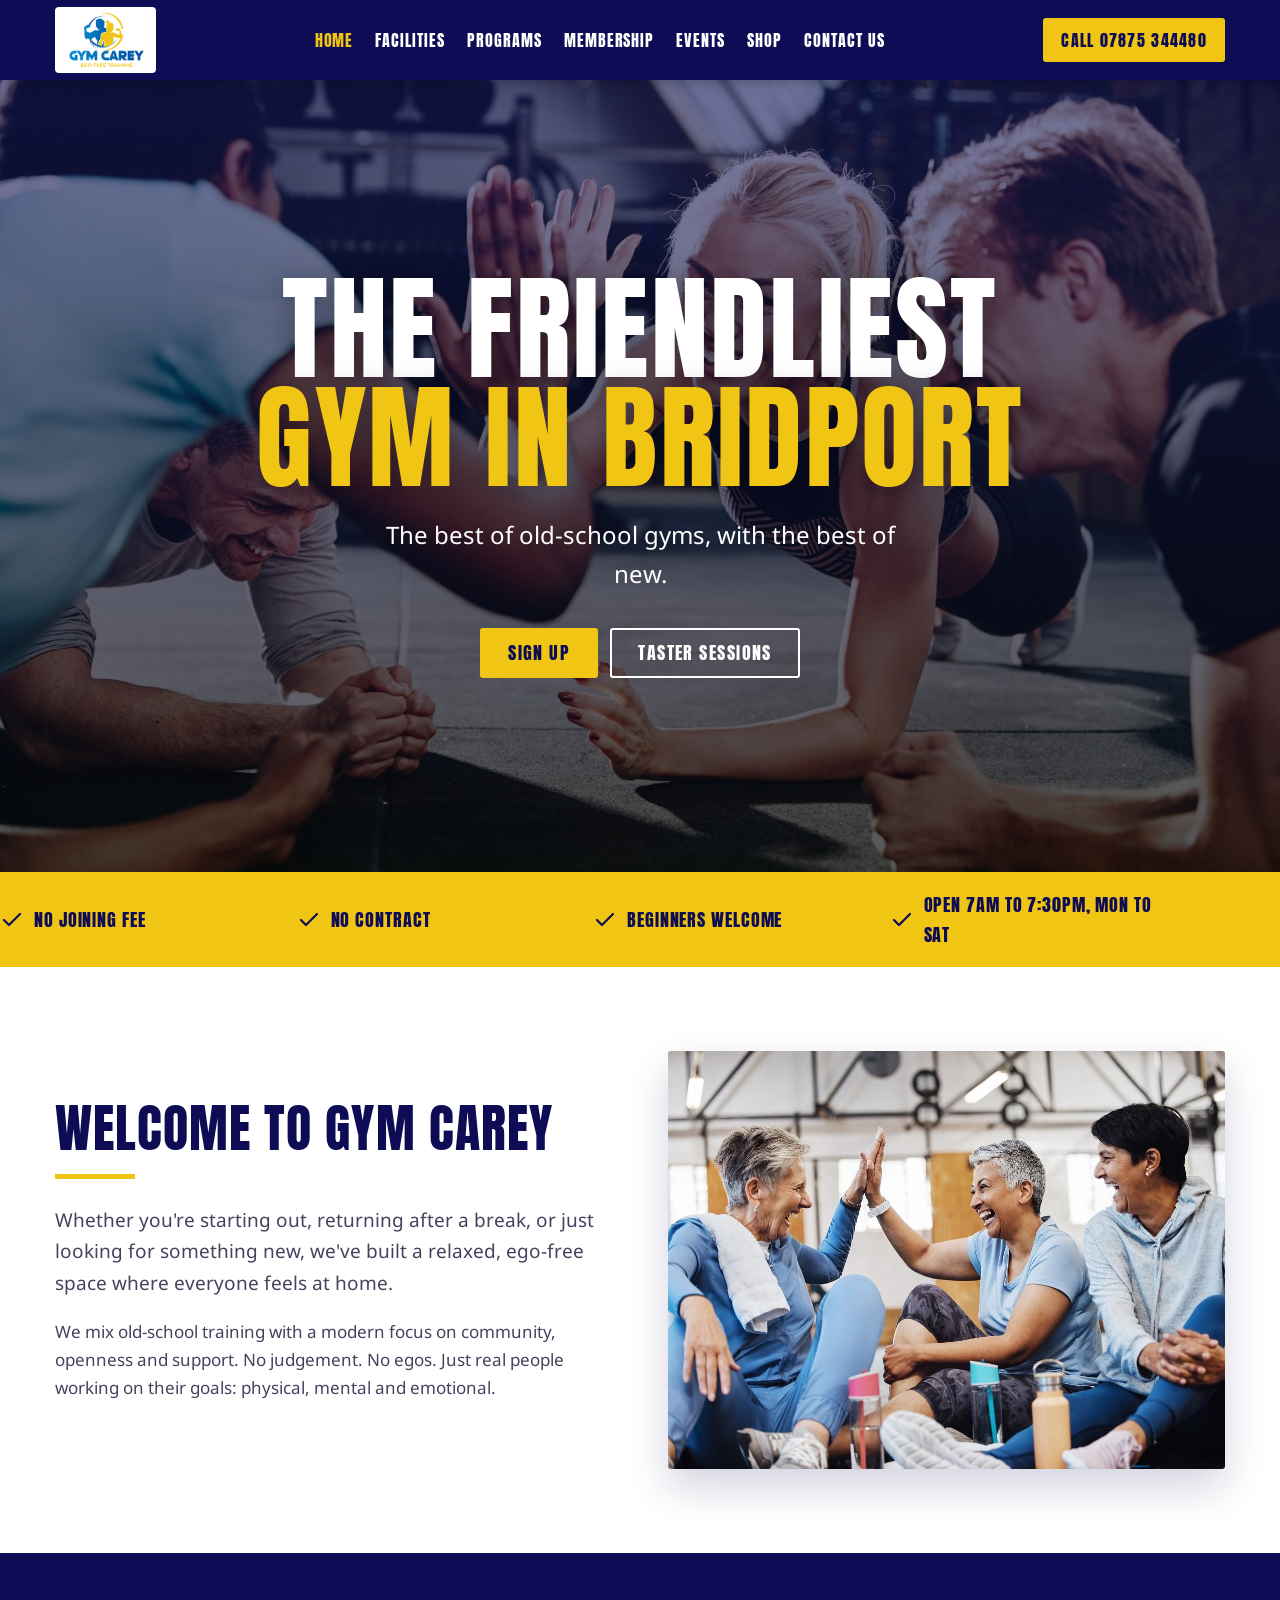
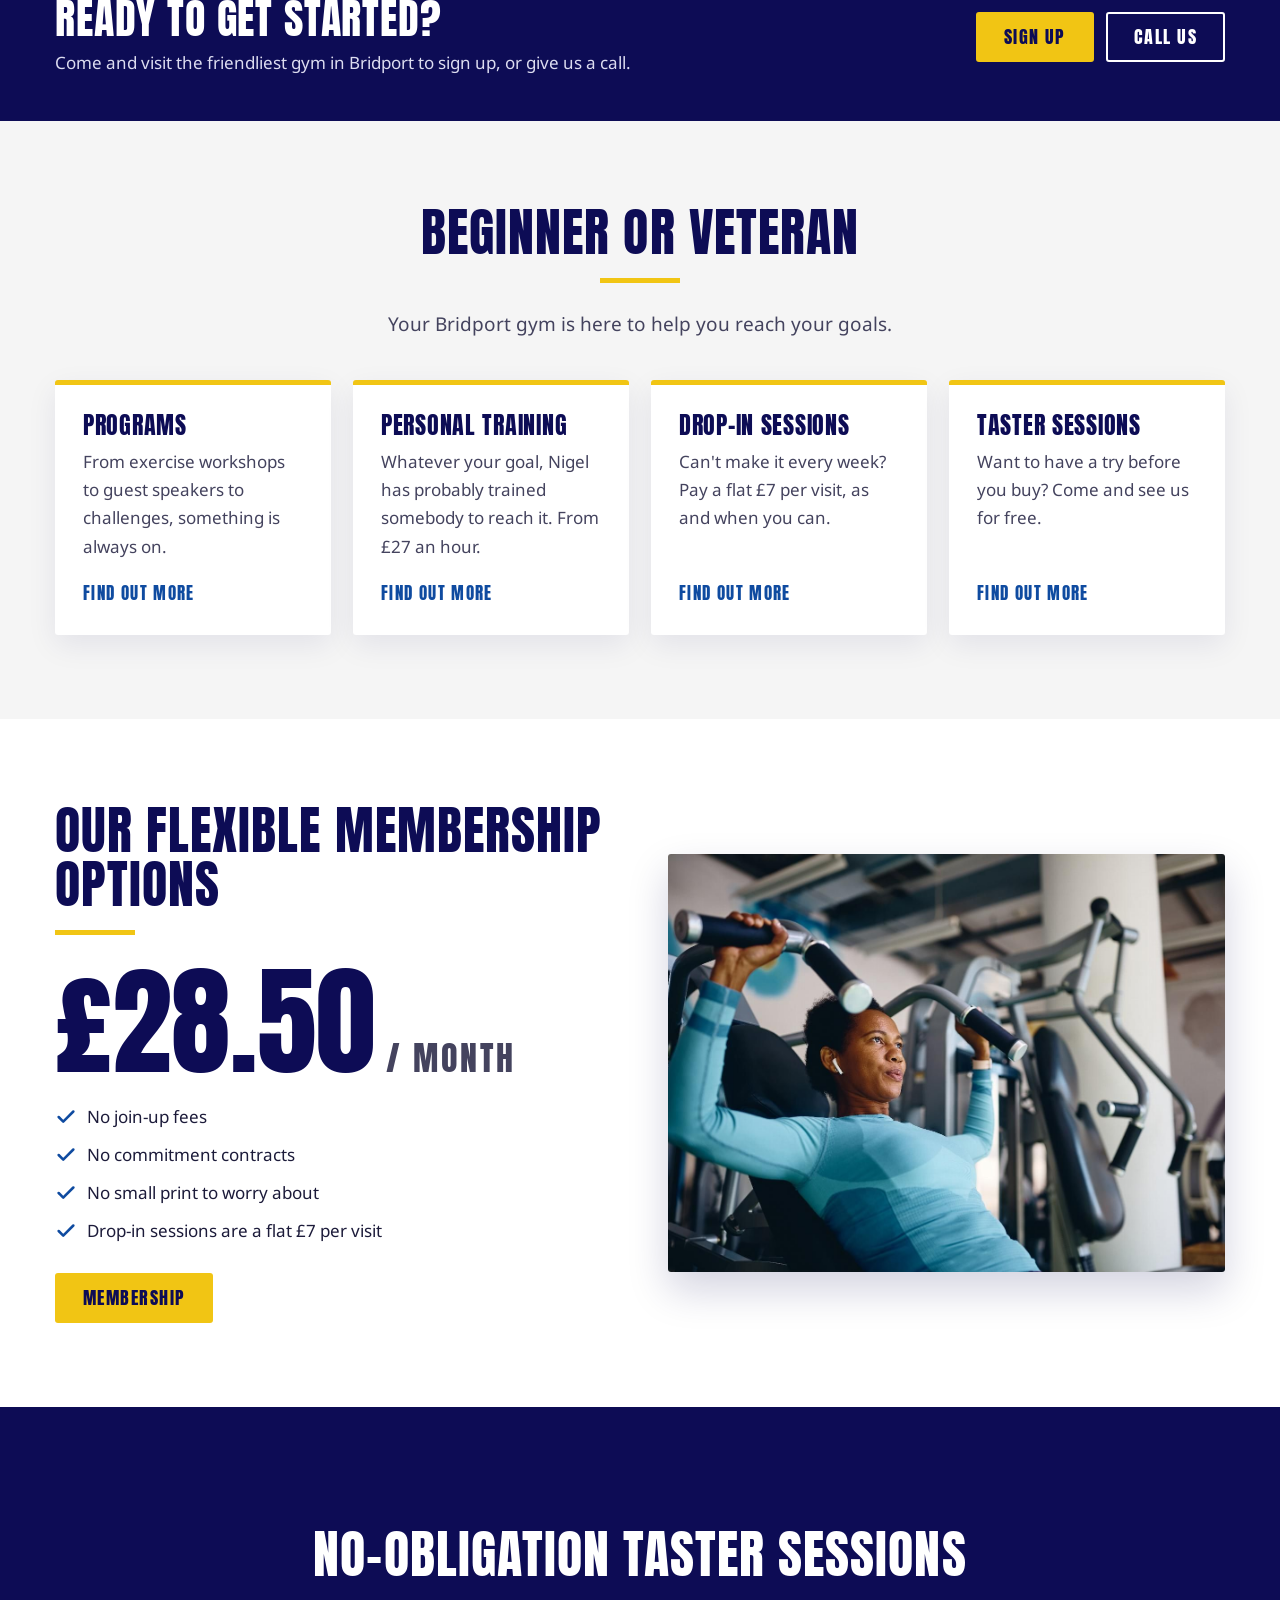
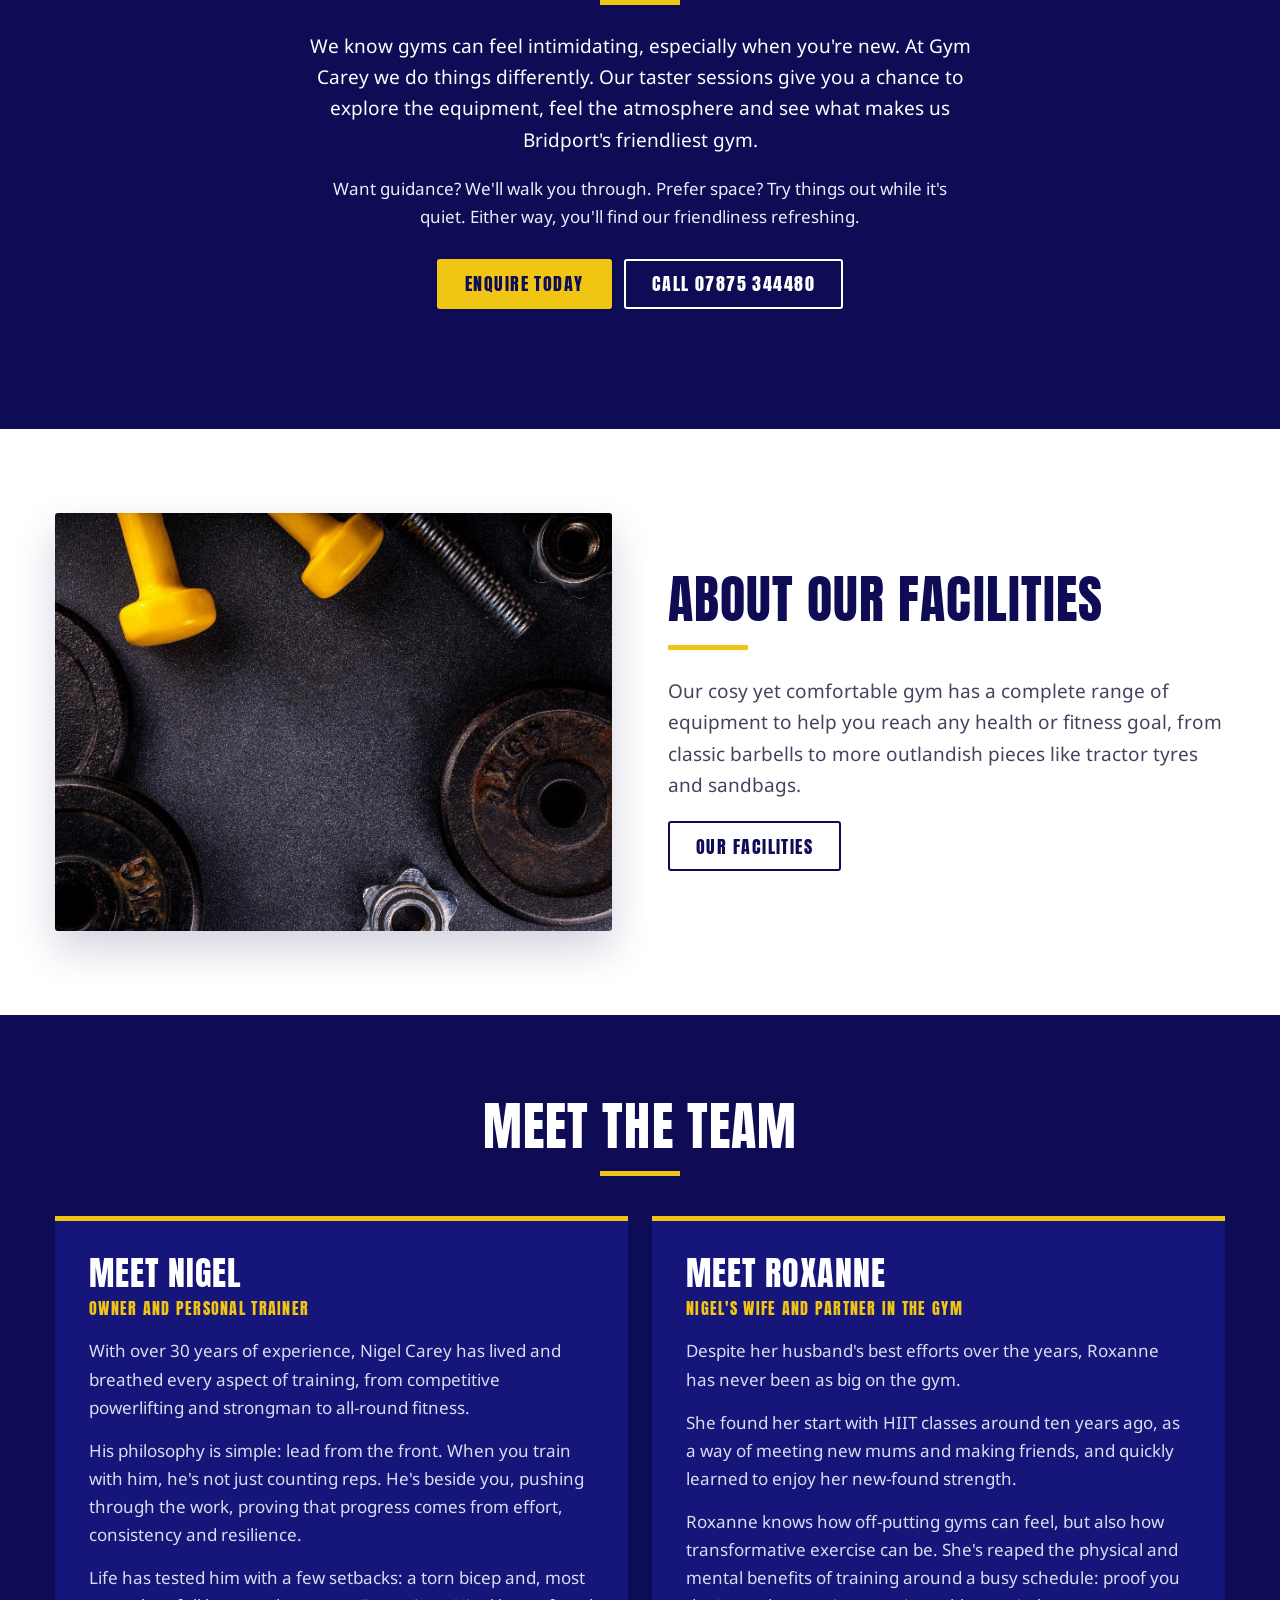
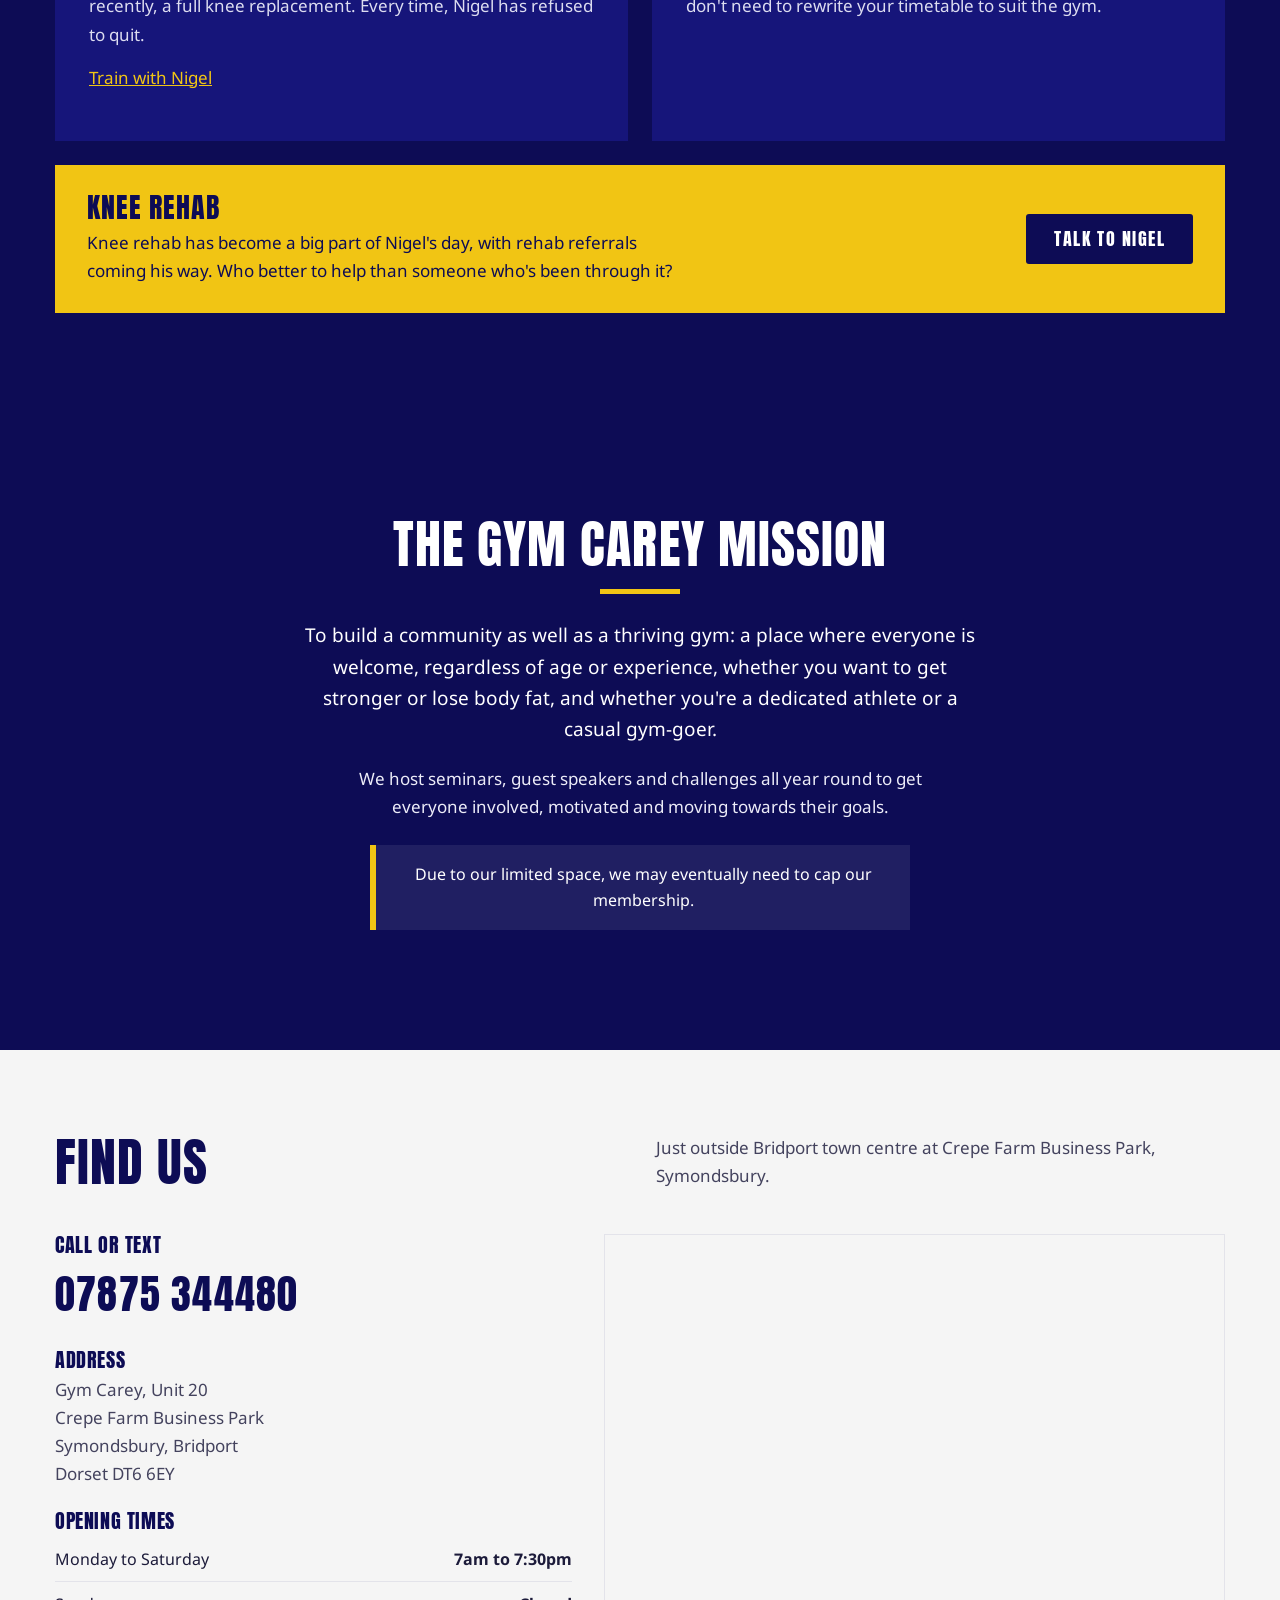
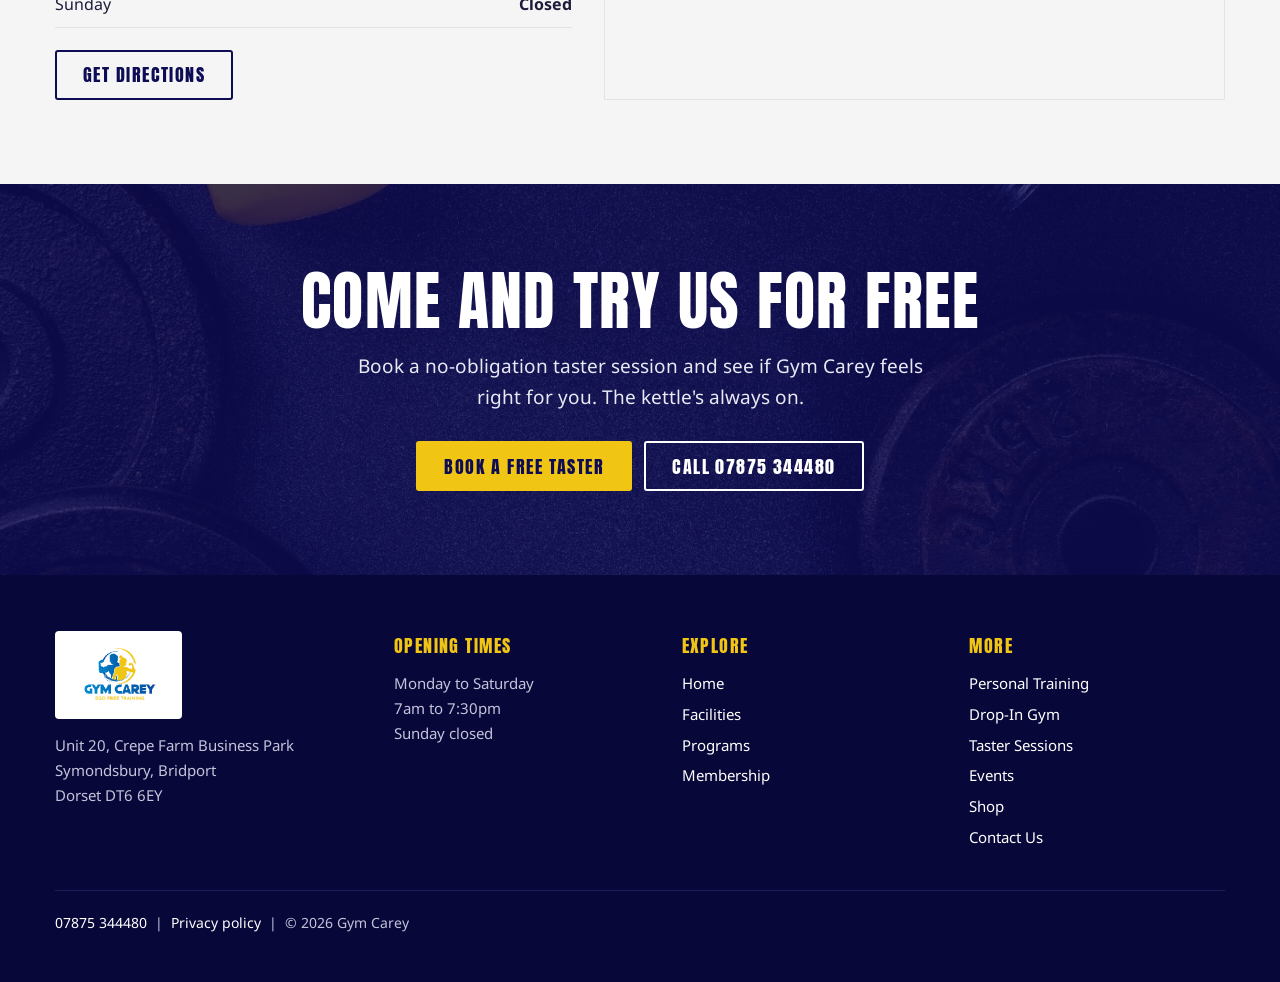
==== commit d1ff26a5: "Restyle site to match Gym Carey original look (Anton, navy and yellow, photo banners)" ====
--- a/index.html
+++ b/index.html
@@ -3,15 +3,15 @@
 <head>
 <meta charset="utf-8">
 <meta name="viewport" content="width=device-width, initial-scale=1">
-<title>Gym Carey | Ego-free gym in Bridport, Dorset</title>
+<title>Gym Carey | The friendliest gym in Bridport, Dorset</title>
 <meta name="description" content="Bridport's friendliest, ego-free gym at Crepe Farm, Symondsbury. £28.50 a month, no joining fee, no contract. Free taster sessions for beginners.">
-<meta property="og:title" content="Gym Carey | Ego-free gym in Bridport, Dorset">
+<meta property="og:title" content="Gym Carey | The friendliest gym in Bridport, Dorset">
 <meta property="og:description" content="Bridport's friendliest, ego-free gym at Crepe Farm, Symondsbury. £28.50 a month, no joining fee, no contract. Free taster sessions for beginners.">
 <meta property="og:image" content="images/older-women-gym69.jpg">
 <link rel="icon" href="images/logo.png">
 <link rel="preconnect" href="https://fonts.googleapis.com">
 <link rel="preconnect" href="https://fonts.gstatic.com" crossorigin>
-<link href="https://fonts.googleapis.com/css2?family=Archivo:wdth,wght@62..125,500;62..125,700;62..125,800;62..125,900&family=Atkinson+Hyperlegible:ital,wght@0,400;0,700;1,400&display=swap" rel="stylesheet">
+<link href="https://fonts.googleapis.com/css2?family=Anton&family=Noto+Sans:ital,wght@0,400;0,700;1,400&display=swap" rel="stylesheet">
 <link rel="stylesheet" href="style.css">
 <script type="application/ld+json">{"@context":"https://schema.org","@type":"ExerciseGym","name":"Gym Carey","slogan":"Ego Free Training","telephone":"+447875344480","url":"https://www.gymcarey.co.uk","address":{"@type":"PostalAddress","streetAddress":"Unit 20, Crepe Farm Business Park, Symondsbury","addressLocality":"Bridport","addressRegion":"Dorset","postalCode":"DT6 6EY","addressCountry":"GB"},"openingHoursSpecification":[{"@type":"OpeningHoursSpecification","dayOfWeek":["Monday","Tuesday","Wednesday","Thursday","Friday","Saturday"],"opens":"07:00","closes":"19:30"}],"priceRange":"£7–£28.50"}</script>
 </head>
@@ -25,42 +25,68 @@
   </div>
 </header>
 <main>
-<section class="hero" aria-labelledby="h1" style="padding-bottom:0"><div class="wrap hero-grid">
-<div><h1 id="h1">Bridport's <span class="ego">ego-free</span> gym</h1>
-<p class="lede">The best of old-school gyms, with the best of new. Whether you're starting out, returning after a break or just looking for something different, you'll fit right in.</p>
-<div class="btn-row"><a class="btn btn-yellow" href="contact/">Book a free taster</a><a class="btn btn-line" href="beginner-friendly-gym/">See membership</a></div></div>
-<div class="hero-photo"><img src="images/older-women-gym69.jpg" alt="Three women laughing together during a gym session"><div class="price-badge" aria-label="£28.50 a month, no joining fee"><strong>£28.50</strong><span>a month<br>no joining fee</span></div></div>
+<section class="hero" aria-labelledby="h1"><div class="wrap">
+<h1 id="h1">The friendliest <span>gym in Bridport</span></h1>
+<p class="lede">The best of old-school gyms, with the best of new.</p>
+<div class="btn-row"><a class="btn btn-yellow" href="beginner-friendly-gym/">Sign up</a><a class="btn btn-line" href="sessions/taster-sessions/">Taster sessions</a></div>
 </div></section>
 <div class="promise"><ul class="wrap"><li><svg viewBox="0 0 24 24" fill="none" stroke="currentColor" stroke-width="2.2" stroke-linecap="round" stroke-linejoin="round"><path d="M20 6 9 17l-5-5"/></svg>No joining fee</li><li><svg viewBox="0 0 24 24" fill="none" stroke="currentColor" stroke-width="2.2" stroke-linecap="round" stroke-linejoin="round"><path d="M20 6 9 17l-5-5"/></svg>No contract</li><li><svg viewBox="0 0 24 24" fill="none" stroke="currentColor" stroke-width="2.2" stroke-linecap="round" stroke-linejoin="round"><path d="M20 6 9 17l-5-5"/></svg>Beginners welcome</li><li><svg viewBox="0 0 24 24" fill="none" stroke="currentColor" stroke-width="2.2" stroke-linecap="round" stroke-linejoin="round"><path d="M20 6 9 17l-5-5"/></svg>Open 7am to 7:30pm, Mon to Sat</li></ul></div>
-<section aria-labelledby="start-h"><div class="wrap">
-<div class="head"><h2 id="start-h">Nervous about the gym? Start here.</h2><p>Gyms can feel intimidating, especially when you're new. We do things differently: no judgement, no egos, just real people working on their goals.</p></div>
-<div class="cards steps">
-<div class="card"><h3>Book a free taster</h3><p>Call, text or just drop in. There's no cost and no pressure to sign up.</p></div>
-<div class="card"><h3>Have a look round</h3><p>Want guidance? We'll walk you through. Prefer space? Try things out while it's quiet.</p></div>
-<div class="card"><h3>Train your way</h3><p>Join for £28.50 a month, drop in for £7, or book one-to-one sessions with Nigel.</p></div>
+<section aria-labelledby="welcome-h"><div class="wrap split">
+<div><h2 id="welcome-h">Welcome to Gym Carey</h2><hr class="rule">
+<p class="lede">Whether you're starting out, returning after a break, or just looking for something new, we've built a relaxed, ego-free space where everyone feels at home.</p>
+<p>We mix old-school training with a modern focus on community, openness and support. No judgement. No egos. Just real people working on their goals: physical, mental and emotional.</p></div>
+<img src="images/older-women-gym69.jpg" alt="Three women sharing a high five in the gym">
+</div></section>
+<div class="band"><div class="wrap"><div><h2>Ready to get started?</h2><p>Come and visit the friendliest gym in Bridport to sign up, or give us a call.</p></div>
+<div class="btn-row"><a class="btn btn-yellow" href="beginner-friendly-gym/">Sign up</a><a class="btn btn-line" href="tel:07875344480">Call us</a></div></div></div>
+<section class="grey" aria-labelledby="goals-h"><div class="wrap">
+<div class="center"><h2 id="goals-h">Beginner or veteran</h2><hr class="rule"><p class="lede">Your Bridport gym is here to help you reach your goals.</p></div>
+<div class="cards four" style="margin-top:40px">
+<div class="card"><h3>Programs</h3><p>From exercise workshops to guest speakers to challenges, something is always on.</p><a class="more" href="no-judgement-fitness/">Find out more</a></div>
+<div class="card"><h3>Personal training</h3><p>Whatever your goal, Nigel has probably trained somebody to reach it. From £27 an hour.</p><a class="more" href="sessions/personal-training/">Find out more</a></div>
+<div class="card"><h3>Drop-in sessions</h3><p>Can't make it every week? Pay a flat £7 per visit, as and when you can.</p><a class="more" href="sessions/drop-in-sessions/">Find out more</a></div>
+<div class="card"><h3>Taster sessions</h3><p>Want to have a try before you buy? Come and see us for free.</p><a class="more" href="sessions/taster-sessions/">Find out more</a></div>
 </div></div></section>
-<section class="white" aria-labelledby="prog-h"><div class="wrap">
-<div class="head"><h2 id="prog-h">Something for every goal</h2><p>From workshops and guest speakers to member challenges, there's always something on.</p></div>
-<div class="cards">
-<div class="card"><span class="tag">From £27 an hour</span><h3>Personal training</h3><p>One-to-one with Nigel and his 30+ years of experience, whether you're rehabbing an injury, losing weight or learning to lift.</p><a class="more" href="sessions/personal-training/">About personal training</a></div>
-<div class="card"><span class="tag">£7 a visit</span><h3>Drop-in gym</h3><p>Busy schedule, working away or on holiday? Pay for a session as and when you can make it.</p><a class="more" href="sessions/drop-in-sessions/">About drop-in sessions</a></div>
-<div class="card"><span class="tag">Free</span><h3>Taster sessions</h3><p>Try the kit, meet Nigel and feel the atmosphere before you decide anything.</p><a class="more" href="sessions/taster-sessions/">About taster sessions</a></div>
-</div>
+<section aria-labelledby="mem-h"><div class="wrap split">
+<div><h2 id="mem-h">Our flexible membership options</h2><hr class="rule">
+<div class="big-price">£28.50<small> / month</small></div>
+<ul class="ticks"><li>No join-up fees</li><li>No commitment contracts</li><li>No small print to worry about</li><li>Drop-in sessions are a flat £7 per visit</li></ul>
+<div class="btn-row"><a class="btn btn-yellow" href="beginner-friendly-gym/">Membership</a></div></div>
+<img src="images/bg/parallax-parallax_04.jpg" alt="A woman training on a chest press machine">
+</div></section>
+<section class="parallax" style="background-image:linear-gradient(rgba(13,12,85,.7),rgba(13,12,85,.7)),url('images/bg/parallax-parallax_02.jpg')" aria-labelledby="taster-h"><div class="wrap center">
+<h2 id="taster-h">No-obligation taster sessions</h2><hr class="rule">
+<p class="lede" style="color:#fff">We know gyms can feel intimidating, especially when you're new. At Gym Carey we do things differently. Our taster sessions give you a chance to explore the equipment, feel the atmosphere and see what makes us Bridport's friendliest gym.</p>
+<p>Want guidance? We'll walk you through. Prefer space? Try things out while it's quiet. Either way, you'll find our friendliness refreshing.</p>
+<div class="btn-row" style="margin-top:28px"><a class="btn btn-yellow" href="contact/">Enquire today</a><a class="btn btn-line" href="tel:07875344480">Call 07875 344480</a></div>
 </div></section>
 <section aria-labelledby="fac-h"><div class="wrap split">
-<img src="images/group-lifting-weights20.jpg" alt="People lifting dumbbells together">
-<div><h2 id="fac-h">Cosy, clean and properly kitted out</h2><p>Our gym has everything you need to reach any health or fitness goal, from classic barbells and Life Fitness machines to tractor tyres and sandbags.</p>
-<div class="btn-row" style="margin-top:24px"><a class="btn btn-line" href="no-judgement-gym/">See our facilities</a></div></div>
+<img src="images/bg/parallax-parallax_05.jpg" alt="Weight plates and dumbbells on the gym floor">
+<div><h2 id="fac-h">About our facilities</h2><hr class="rule"><p class="lede">Our cosy yet comfortable gym has a complete range of equipment to help you reach any health or fitness goal, from classic barbells to more outlandish pieces like tractor tyres and sandbags.</p>
+<div class="btn-row" style="margin-top:20px"><a class="btn btn-line" href="no-judgement-gym/">Our facilities</a></div></div>
 </div></section>
 <section class="dark" aria-labelledby="team-h"><div class="wrap">
-<div class="head"><h2 id="team-h">Meet Nigel and Roxanne</h2><p>We've both been where you are. That's why we keep Gym Carey friendly, patient and free of egos.</p></div>
+<div class="center" style="margin-bottom:40px"><h2 id="team-h">Meet the team</h2><hr class="rule"></div>
 <div class="people">
-<div class="person"><div class="mono" aria-hidden="true">N</div><div><h3>Nigel Carey</h3><p class="role">Owner and personal trainer</p><p>Over 30 years of strength and conditioning, including competitive powerlifting and strongman. He's had a torn bicep and a full knee replacement, so he knows what it takes to come back from injury.</p><p><a href="sessions/personal-training/">Train with Nigel</a></p></div></div>
-<div class="person"><div class="mono" aria-hidden="true">R</div><div><h3>Roxanne</h3><p class="role">Coach</p><p>Roxanne started with HIIT classes around ten years ago and hasn't looked back. She loves helping people who feel intimidated by gyms find their confidence.</p></div></div>
+<div class="person"><h3>Meet Nigel</h3><p class="role">Owner and personal trainer</p>
+<p>With over 30 years of experience, Nigel Carey has lived and breathed every aspect of training, from competitive powerlifting and strongman to all-round fitness.</p>
+<p>His philosophy is simple: lead from the front. When you train with him, he's not just counting reps. He's beside you, pushing through the work, proving that progress comes from effort, consistency and resilience.</p>
+<p>Life has tested him with a few setbacks: a torn bicep and, most recently, a full knee replacement. Every time, Nigel has refused to quit.</p>
+<p><a href="sessions/personal-training/">Train with Nigel</a></p></div>
+<div class="person"><h3>Meet Roxanne</h3><p class="role">Nigel's wife and partner in the gym</p>
+<p>Despite her husband's best efforts over the years, Roxanne has never been as big on the gym.</p>
+<p>She found her start with HIIT classes around ten years ago, as a way of meeting new mums and making friends, and quickly learned to enjoy her new-found strength.</p>
+<p>Roxanne knows how off-putting gyms can feel, but also how transformative exercise can be. She's reaped the physical and mental benefits of training around a busy schedule: proof you don't need to rewrite your timetable to suit the gym.</p></div>
 </div>
-<div class="band"><div><h3>Knee rehab with someone who's been there</h3><p>After his own knee replacement, Nigel now runs knee rehab sessions. GP and rehab referrals are welcome.</p></div><a class="btn btn-yellow" href="tel:07875344480">Talk to Nigel</a></div>
+<div class="rehab"><div><h3>Knee rehab</h3><p>Knee rehab has become a big part of Nigel's day, with rehab referrals coming his way. Who better to help than someone who's been through it?</p></div><a class="btn btn-yellow" href="tel:07875344480">Talk to Nigel</a></div>
 </div></section>
-<section class="white" id="find" aria-labelledby="find-h"><div class="wrap">
+<section class="parallax" style="background-image:linear-gradient(rgba(13,12,85,.7),rgba(13,12,85,.7)),url('images/bg/parallax-parallax_01.jpg')" aria-labelledby="mission-h"><div class="wrap center">
+<h2 id="mission-h">The Gym Carey mission</h2><hr class="rule">
+<p class="lede" style="color:#fff">To build a community as well as a thriving gym: a place where everyone is welcome, regardless of age or experience, whether you want to get stronger or lose body fat, and whether you're a dedicated athlete or a casual gym-goer.</p>
+<p>We host seminars, guest speakers and challenges all year round to get everyone involved, motivated and moving towards their goals.</p>
+<p class="note" style="max-width:60ch;margin:24px auto 0">Due to our limited space, we may eventually need to cap our membership.</p>
+</div></section>
+<section class="grey" id="find" aria-labelledby="find-h"><div class="wrap">
 <div class="head"><h2 id="find-h">Find us</h2><p>Just outside Bridport town centre at Crepe Farm Business Park, Symondsbury.</p></div>
 <div class="find-grid"><div class="info">
 <div><h3>Call or text</h3><a class="tel" href="tel:07875344480">07875 344480</a></div>
--- a/style.css
+++ b/style.css
@@ -1,161 +1,165 @@
-:root{--chalk:#f4f6f8;--paper:#fff;--ink:#0e2240;--ink-2:#2c3d57;--steel:#5b6675;--line:#dbe1e8;--blue:#1e6fd9;--blue-deep:#154f9e;--yellow:#f7c51e;--yellow-soft:#fff4c7;--radius:10px;--wide:"Archivo",system-ui,sans-serif;--body:"Atkinson Hyperlegible",system-ui,sans-serif}
+:root{--navy:#0d0c55;--navy-2:#16157a;--blue:#0f4ba0;--yellow:#f1c514;--yellow-hi:#fce610;--grey:#f5f5f5;--ink:#1c1b3a;--ink-2:#44435e;--line:#e3e3ea;--head:"Anton",Impact,sans-serif;--body:"Noto Sans","Droid Sans",Arial,sans-serif}
 *{box-sizing:border-box}
 html{scroll-behavior:smooth;scroll-padding-top:84px}
 @media (prefers-reduced-motion:reduce){html{scroll-behavior:auto}}
-body{margin:0;background:var(--chalk);color:var(--ink);font-family:var(--body);font-size:18px;line-height:1.6;-webkit-font-smoothing:antialiased}
+body{margin:0;background:#fff;color:var(--ink);font-family:var(--body);font-size:17px;line-height:1.65;-webkit-font-smoothing:antialiased}
 img{max-width:100%;display:block}
-a{color:var(--blue-deep)}
-a:focus-visible,button:focus-visible{outline:3px solid var(--yellow);outline-offset:3px;border-radius:4px}
-.wrap{width:min(1160px,100% - 32px);margin-inline:auto}
-h1,h2,h3{font-family:var(--wide);line-height:1.02;margin:0;letter-spacing:-.01em;color:var(--ink)}
-h2{font-size:clamp(32px,5vw,54px);font-weight:800;font-stretch:112%}
-h3{font-size:22px;font-weight:700;font-stretch:105%;line-height:1.15}
+a{color:var(--blue)}
+a:focus-visible,button:focus-visible{outline:3px solid var(--yellow);outline-offset:3px}
+.wrap{width:min(1170px,100% - 32px);margin-inline:auto}
+h1,h2,h3{font-family:var(--head);font-weight:400;text-transform:uppercase;letter-spacing:.02em;line-height:1.05;margin:0;color:var(--navy)}
+h2{font-size:clamp(34px,4.6vw,52px)}
+h3{font-size:24px;letter-spacing:.03em}
 p{margin:0 0 1em}
-.lede{font-size:20px;color:var(--ink-2);max-width:58ch}
-.btn{display:inline-flex;align-items:center;justify-content:center;gap:10px;min-height:52px;padding:0 24px;border-radius:999px;font-family:var(--wide);font-weight:700;font-stretch:105%;font-size:17px;text-decoration:none;border:2px solid transparent;cursor:pointer;text-align:center}
-.btn-yellow{background:var(--yellow);color:var(--ink)}.btn-yellow:hover{background:#ffd645}
-.btn-line{border-color:var(--ink);color:var(--ink);background:transparent}.btn-line:hover{background:var(--ink);color:#fff}
+.lede{font-size:19px;color:var(--ink-2);max-width:60ch}
+.btn{display:inline-flex;align-items:center;justify-content:center;min-height:50px;padding:0 26px;border-radius:3px;font-family:var(--head);font-size:18px;letter-spacing:.08em;text-transform:uppercase;text-decoration:none;border:2px solid transparent;cursor:pointer;text-align:center}
+.btn-yellow{background:var(--yellow);color:var(--navy)}.btn-yellow:hover{background:var(--yellow-hi)}
+.btn-line{border-color:var(--navy);color:var(--navy);background:transparent}.btn-line:hover{background:var(--navy);color:#fff}
+.hero .btn-line,.page-hero .btn-line,.dark .btn-line,.parallax .btn-line,.band .btn-line{border-color:#fff;color:#fff}
+.hero .btn-line:hover,.page-hero .btn-line:hover,.dark .btn-line:hover,.parallax .btn-line:hover,.band .btn-line:hover{background:#fff;color:var(--navy)}
 .btn-row{display:flex;flex-wrap:wrap;gap:12px}
-header{position:sticky;top:0;z-index:50;background:rgba(255,255,255,.97);border-bottom:1px solid var(--line)}
-.nav{display:flex;align-items:center;justify-content:space-between;gap:16px;height:76px}
-.nav .logo img{height:62px;width:auto}
-.nav ul{display:flex;gap:4px;list-style:none;margin:0;padding:0;align-items:center}
-.nav ul a{display:block;color:var(--ink);text-decoration:none;font-weight:700;font-size:15px;padding:8px 10px;border-radius:6px}
-.nav ul a:hover,.nav ul a[aria-current]{color:var(--blue)}
-.nav ul a[aria-current]{text-decoration:underline;text-decoration-thickness:3px;text-decoration-color:var(--yellow);text-underline-offset:8px}
+header{position:sticky;top:0;z-index:50;background:var(--navy);box-shadow:0 2px 12px rgba(0,0,0,.25)}
+.nav{display:flex;align-items:center;justify-content:space-between;gap:16px;height:80px}
+.nav .logo img{height:66px;width:auto;background:#fff;border-radius:4px;padding:3px 8px}
+.nav ul{display:flex;gap:2px;list-style:none;margin:0;padding:0;align-items:center}
+.nav ul a{display:block;color:#fff;text-decoration:none;font-family:var(--head);letter-spacing:.06em;text-transform:uppercase;font-size:16px;padding:8px 10px}
+.nav ul a:hover,.nav ul a[aria-current]{color:var(--yellow)}
 .nav li.has-sub{position:relative}
-.nav .sub{display:none;position:absolute;top:100%;left:0;min-width:220px;background:#fff;border:1px solid var(--line);border-radius:var(--radius);padding:6px;box-shadow:0 12px 30px rgba(14,34,64,.12);flex-direction:column;align-items:stretch}
+.nav .sub{display:none;position:absolute;top:100%;left:0;min-width:230px;background:var(--navy);border-top:3px solid var(--yellow);padding:6px 0;box-shadow:0 12px 30px rgba(0,0,0,.3);flex-direction:column;align-items:stretch}
 .nav li.has-sub:hover .sub,.nav li.has-sub:focus-within .sub{display:flex}
-.nav .call{min-height:44px;padding:0 18px;font-size:15px;white-space:nowrap}
-.menu-btn{display:none;background:none;border:0;padding:10px;color:var(--ink);cursor:pointer}
+.nav .sub a{padding:10px 16px}
+.nav .call{min-height:44px;padding:0 16px;font-size:16px;white-space:nowrap}
+.menu-btn{display:none;background:none;border:0;padding:10px;color:#fff;cursor:pointer}
 @media (max-width:1080px){
- .nav>ul{display:none;position:absolute;left:0;right:0;top:76px;flex-direction:column;align-items:stretch;gap:0;background:#fff;border-bottom:1px solid var(--line);max-height:calc(100vh - 76px);overflow:auto}
+ .nav>ul{display:none;position:absolute;left:0;right:0;top:80px;flex-direction:column;align-items:stretch;gap:0;background:var(--navy);max-height:calc(100vh - 80px);overflow:auto}
  .nav>ul.open{display:flex}
- .nav ul a{padding:14px 16px;border-top:1px solid var(--line);border-radius:0;font-size:17px}
+ .nav ul a{padding:14px 16px;border-top:1px solid rgba(255,255,255,.12);font-size:18px}
  .nav .sub{display:flex;position:static;border:0;box-shadow:none;padding:0;min-width:0}
- .nav .sub a{padding-left:36px;font-weight:400}
+ .nav .sub a{padding-left:36px;font-size:16px}
  .menu-btn{display:block}
  .nav .call{display:none}
 }
-.hero{background:var(--paper);padding:56px 0 0;overflow:hidden}
-.hero-grid{display:grid;grid-template-columns:1.05fr .95fr;gap:48px;align-items:end}
-.hero h1{font-size:clamp(46px,8vw,104px);font-weight:900;font-stretch:118%;line-height:.92;letter-spacing:-.02em}
-.hero h1 .ego{display:block;color:var(--blue)}
-.hero .lede{margin:24px 0 32px}
-.hero .btn-row{margin-bottom:40px}
-.hero-photo{position:relative;align-self:stretch}
-.hero-photo img{width:100%;height:100%;min-height:420px;object-fit:cover;border-radius:var(--radius) var(--radius) 0 0}
-.price-badge{position:absolute;left:-28px;bottom:36px;background:var(--yellow);color:var(--ink);border-radius:50%;width:168px;height:168px;display:grid;place-content:center;text-align:center;box-shadow:0 10px 30px rgba(14,34,64,.25);transform:rotate(-8deg)}
-.price-badge strong{font-family:var(--wide);font-weight:900;font-stretch:115%;font-size:42px;line-height:1}
-.price-badge span{font-size:14px;font-weight:700;line-height:1.25}
-@media (max-width:900px){.hero{padding-top:36px}.hero-grid{grid-template-columns:1fr;gap:8px}.hero-photo img{min-height:300px;max-height:380px}.price-badge{left:auto;right:12px;bottom:auto;top:-40px;width:128px;height:128px}.price-badge strong{font-size:32px}.price-badge span{font-size:12px}}
-.page-hero{background:var(--paper);border-bottom:1px solid var(--line)}
-.page-hero .wrap{display:grid;grid-template-columns:1.1fr .9fr;gap:48px;align-items:center;padding:56px 0}
-.page-hero h1{font-size:clamp(40px,6.5vw,80px);font-weight:900;font-stretch:118%;line-height:.95;letter-spacing:-.02em}
-.page-hero .kicker{color:var(--blue);font-family:var(--wide);font-weight:700;font-size:20px;margin:0 0 14px}
-.page-hero .lede{margin:22px 0 28px}
-.page-hero img{width:100%;aspect-ratio:4/3;object-fit:cover;border-radius:var(--radius)}
-@media (max-width:860px){.page-hero .wrap{grid-template-columns:1fr;gap:28px;padding:40px 0}}
-.promise{background:var(--ink);color:#fff}
-.promise ul{list-style:none;margin:0;padding:22px 0;display:grid;grid-template-columns:repeat(4,1fr);gap:16px}
-.promise li{display:flex;align-items:center;gap:12px;font-weight:700;font-size:17px}
-.promise svg{flex:none;width:26px;height:26px;color:var(--yellow)}
-@media (max-width:900px){.promise ul{grid-template-columns:1fr 1fr}}
-@media (max-width:480px){.promise li{font-size:15px}}
-section{padding:88px 0}
-@media (max-width:700px){section{padding:60px 0}}
-.white{background:var(--paper)}
-.dark{background:var(--ink);color:#fff}.dark h2,.dark h3{color:#fff}.dark p{color:#dbe3ee}
+.hero{position:relative;min-height:min(88vh,820px);display:grid;align-items:center;text-align:center;color:#fff;background:linear-gradient(rgba(13,12,85,.55),rgba(0,0,0,.65)),url("images/bg/splash-full_image.jpg") center/cover no-repeat;padding:80px 0}
+.hero h1{color:#fff;font-size:clamp(48px,9vw,120px);line-height:.95;text-shadow:0 4px 30px rgba(0,0,0,.35)}
+.hero h1 span{display:block;color:var(--yellow)}
+.hero .lede{color:#fff;margin:22px auto 34px;font-size:clamp(19px,2.2vw,24px);max-width:40ch}
+.hero .btn-row{justify-content:center}
+.page-hero{position:relative;color:#fff;background-color:var(--navy);background-position:center;background-size:cover;background-repeat:no-repeat;padding:110px 0 100px}
+.page-hero h1{color:#fff;font-size:clamp(44px,7vw,92px);line-height:.95;max-width:16ch}
+.page-hero .kicker{color:var(--yellow);font-family:var(--head);letter-spacing:.12em;text-transform:uppercase;font-size:18px;margin:0 0 12px}
+.page-hero .lede{color:#e9e9f5;margin:20px 0 30px}
+@media (max-width:700px){.page-hero{padding:64px 0 56px}}
+.promise{background:var(--yellow);color:var(--navy)}
+.promise ul{list-style:none;margin:0;padding:18px 0;display:grid;grid-template-columns:repeat(4,1fr);gap:16px}
+.promise li{display:flex;align-items:center;gap:10px;font-family:var(--head);text-transform:uppercase;letter-spacing:.05em;font-size:18px}
+.promise svg{flex:none;width:24px;height:24px}
+@media (max-width:900px){.promise ul{grid-template-columns:1fr 1fr}.promise li{font-size:16px}}
+section{padding:84px 0}
+@media (max-width:700px){section{padding:58px 0}}
+.white{background:#fff}.grey{background:var(--grey)}
+.dark{background:var(--navy);color:#fff}.dark h2,.dark h3{color:#fff}.dark p{color:#dcdcf0}
+.parallax{position:relative;color:#fff;background-color:var(--navy);background-position:center;background-size:cover;background-repeat:no-repeat;background-attachment:fixed;padding:120px 0}
+.parallax h2,.parallax h3{color:#fff}.parallax p{color:#ececf8}
+@media (max-width:900px){.parallax{background-attachment:scroll;padding:80px 0}}
+.center{text-align:center}.center .lede,.center p{margin-left:auto;margin-right:auto;max-width:62ch}.center .btn-row{justify-content:center}
+.rule{width:80px;height:5px;background:var(--yellow);margin:18px 0 26px;border:0}
+.center .rule{margin-left:auto;margin-right:auto}
 .head{display:grid;grid-template-columns:1fr 1fr;gap:32px;align-items:end;margin-bottom:44px}
-.head p{color:var(--ink-2);margin:0}.dark .head p{color:#c9d3e0}
-@media (max-width:800px){.head{grid-template-columns:1fr;gap:16px}}
+.head p{color:var(--ink-2);margin:0}.dark .head p,.parallax .head p{color:#dcdcf0}
+@media (max-width:800px){.head{grid-template-columns:1fr;gap:14px}}
 .split{display:grid;grid-template-columns:1fr 1fr;gap:56px;align-items:center}
-.split img{width:100%;aspect-ratio:4/3;object-fit:cover;border-radius:var(--radius)}
-.split h2{margin-bottom:20px}
-.split p{color:var(--ink-2)}.dark .split p{color:#dbe3ee}
+.split img{width:100%;aspect-ratio:4/3;object-fit:cover;border-radius:3px;box-shadow:0 18px 40px rgba(13,12,85,.18)}
+.split h2{margin-bottom:6px}
+.split p{color:var(--ink-2)}.dark .split p{color:#dcdcf0}
 @media (max-width:860px){.split{grid-template-columns:1fr;gap:28px}}
-.cards{display:grid;grid-template-columns:repeat(3,1fr);gap:20px}
-.card{background:var(--paper);border:1px solid var(--line);border-radius:var(--radius);padding:28px;display:flex;flex-direction:column}
-.chalk .card,section:not(.white) .card{background:var(--paper)}
-.white .card{background:var(--chalk)}
+.band{background:var(--navy);color:#fff;padding:44px 0}
+.band .wrap{display:flex;gap:28px;align-items:center;justify-content:space-between;flex-wrap:wrap}
+.band h2{color:#fff;font-size:clamp(30px,3.6vw,42px)}.band p{color:#dcdcf0;margin:8px 0 0;max-width:62ch}
+.cards{display:grid;grid-template-columns:repeat(3,1fr);gap:22px}
+.cards.four{grid-template-columns:repeat(4,1fr)}
+.card{background:#fff;border-top:5px solid var(--yellow);border-radius:3px;padding:28px;display:flex;flex-direction:column;box-shadow:0 10px 30px rgba(13,12,85,.08)}
+.white .card{background:var(--grey);box-shadow:none}
+.grey .tags li{background:#fff}
 .card p{color:var(--ink-2);margin:10px 0 18px}
-.card .more{margin-top:auto;font-family:var(--wide);font-weight:700;color:var(--blue-deep);text-decoration:none}
-.card .more:hover{text-decoration:underline}
-.card .tag{display:inline-block;align-self:flex-start;background:var(--yellow);color:var(--ink);font-weight:700;font-size:15px;padding:2px 12px;border-radius:999px;margin-bottom:14px}
-@media (max-width:860px){.cards{grid-template-columns:1fr}}
+.card .more{margin-top:auto;font-family:var(--head);letter-spacing:.08em;text-transform:uppercase;color:var(--blue);text-decoration:none}
+.card .more:hover{color:var(--navy)}
+.card .tag{display:inline-block;align-self:flex-start;background:var(--navy);color:var(--yellow);font-family:var(--head);letter-spacing:.06em;text-transform:uppercase;font-size:15px;padding:3px 12px;margin-bottom:14px}
+@media (max-width:1000px){.cards.four{grid-template-columns:1fr 1fr}}
+@media (max-width:860px){.cards,.cards.four{grid-template-columns:1fr}}
 .steps{counter-reset:s}
-.steps .card::before{counter-increment:s;content:counter(s);display:grid;place-content:center;width:52px;height:52px;border-radius:50%;background:var(--blue);color:#fff;font-family:var(--wide);font-weight:900;font-size:24px;margin-bottom:20px}
+.steps .card::before{counter-increment:s;content:counter(s);display:grid;place-content:center;width:54px;height:54px;background:var(--navy);color:var(--yellow);font-family:var(--head);font-size:28px;margin-bottom:18px}
 .price-grid{display:grid;grid-template-columns:1.3fr 1fr 1fr;gap:20px}
-.plan{border:1px solid var(--line);border-radius:var(--radius);padding:32px;display:flex;flex-direction:column;background:var(--chalk)}
-.plan.main{background:var(--ink);color:#fff;border-color:var(--ink)}
+.plan{border:1px solid var(--line);border-top:5px solid var(--yellow);border-radius:3px;padding:32px;display:flex;flex-direction:column;background:#fff}
+.plan.main{background:var(--navy);color:#fff;border-color:var(--navy);border-top-color:var(--yellow)}
 .plan.main h3,.plan.main .amount{color:#fff}
-.plan .amount{font-family:var(--wide);font-weight:900;font-stretch:115%;font-size:60px;line-height:1;margin:16px 0 4px;color:var(--ink)}
-.plan .amount small{font-size:.4em;font-weight:700}
-.plan .per{font-size:16px;opacity:.8}
+.plan .amount{font-family:var(--head);font-size:68px;line-height:1;margin:14px 0 4px;color:var(--navy)}
+.plan .amount small{font-size:.38em;letter-spacing:.06em;text-transform:uppercase}
+.plan .per{font-size:15px;opacity:.85;text-transform:uppercase;letter-spacing:.08em}
 .plan .btn{margin-top:auto}
 .price-grid.pt{grid-template-columns:1fr 1.4fr}
 .price-grid.two{grid-template-columns:1fr 1fr}
 @media (max-width:900px){.price-grid,.price-grid.pt,.price-grid.two{grid-template-columns:1fr}}
-.ticks{list-style:none;padding:0;margin:24px 0 28px;display:grid;gap:10px}
+.ticks{list-style:none;padding:0;margin:22px 0 28px;display:grid;gap:10px}
 .ticks li{display:flex;gap:10px;align-items:flex-start}
-.ticks li::before{content:"";flex:none;width:22px;height:22px;margin-top:3px;background:var(--blue);-webkit-mask:url("data:image/svg+xml,%3Csvg xmlns='http://www.w3.org/2000/svg' viewBox='0 0 24 24' fill='none' stroke='black' stroke-width='2.6' stroke-linecap='round' stroke-linejoin='round'%3E%3Cpath d='M20 6 9 17l-5-5'/%3E%3C/svg%3E") center/contain no-repeat;mask:url("data:image/svg+xml,%3Csvg xmlns='http://www.w3.org/2000/svg' viewBox='0 0 24 24' fill='none' stroke='black' stroke-width='2.6' stroke-linecap='round' stroke-linejoin='round'%3E%3Cpath d='M20 6 9 17l-5-5'/%3E%3C/svg%3E") center/contain no-repeat}
-.plan.main .ticks li::before,.dark .ticks li::before{background:var(--yellow)}
-.note{margin:24px 0 0;padding:16px 20px;background:var(--yellow-soft);border-left:5px solid var(--yellow);border-radius:6px;color:var(--ink-2);font-size:17px}
+.ticks li::before{content:"";flex:none;width:22px;height:22px;margin-top:3px;background:var(--blue);-webkit-mask:url("data:image/svg+xml,%3Csvg xmlns='http://www.w3.org/2000/svg' viewBox='0 0 24 24' fill='none' stroke='black' stroke-width='2.8' stroke-linecap='round' stroke-linejoin='round'%3E%3Cpath d='M20 6 9 17l-5-5'/%3E%3C/svg%3E") center/contain no-repeat;mask:url("data:image/svg+xml,%3Csvg xmlns='http://www.w3.org/2000/svg' viewBox='0 0 24 24' fill='none' stroke='black' stroke-width='2.8' stroke-linecap='round' stroke-linejoin='round'%3E%3Cpath d='M20 6 9 17l-5-5'/%3E%3C/svg%3E") center/contain no-repeat}
+.plan.main .ticks li::before,.dark .ticks li::before,.parallax .ticks li::before{background:var(--yellow)}
+.note{margin:24px 0 0;padding:16px 20px;background:#fff8d6;border-left:6px solid var(--yellow);color:var(--ink-2);font-size:16px}
+.parallax .note,.dark .note{background:rgba(255,255,255,.08);color:#fff}
+.big-price{font-family:var(--head);font-size:clamp(72px,10vw,120px);line-height:1;color:var(--navy);white-space:nowrap}
+.big-price small{font-size:.28em;letter-spacing:.08em;text-transform:uppercase;color:var(--ink-2)}
 .kit-grid{display:grid;grid-template-columns:1fr 1fr;gap:48px;align-items:start}
 .kit-photos{display:grid;grid-template-columns:1fr 1fr;gap:12px}
-.kit-photos img{width:100%;aspect-ratio:1/1;object-fit:cover;border-radius:var(--radius)}
+.kit-photos img{width:100%;aspect-ratio:1/1;object-fit:cover;border-radius:3px}
 .kit-photos img:first-child{grid-column:span 2;aspect-ratio:16/10}
 .kit-lists{display:grid;gap:28px}
-.kit-lists h3{padding-bottom:10px;border-bottom:3px solid var(--yellow);display:inline-block;margin-bottom:12px}
+.kit-lists h3{padding-bottom:8px;border-bottom:4px solid var(--yellow);display:inline-block;margin-bottom:12px}
 .tags{display:flex;flex-wrap:wrap;gap:8px;list-style:none;margin:0;padding:0}
-.tags li{background:var(--paper);border:1px solid var(--line);border-radius:999px;padding:6px 14px;font-size:16px}
-.white .tags li{background:var(--chalk)}
+.tags li{background:var(--grey);border-left:3px solid var(--navy);padding:6px 12px;font-size:15px}
 .extras{display:grid;grid-template-columns:repeat(4,1fr);gap:16px}
-.extra{background:var(--paper);border-radius:var(--radius);padding:22px;border:1px solid var(--line)}
-.extra svg{width:32px;height:32px;color:var(--blue);margin-bottom:10px}
-.extra strong{display:block;font-family:var(--wide);font-stretch:105%;font-size:18px;margin-bottom:4px}
-.extra span{color:var(--ink-2);font-size:16px;line-height:1.45}
+.extra{background:#fff;border-top:5px solid var(--yellow);padding:22px;box-shadow:0 10px 30px rgba(13,12,85,.08)}
+.extra svg{width:34px;height:34px;color:var(--navy);margin-bottom:10px}
+.extra strong{display:block;font-family:var(--head);font-weight:400;text-transform:uppercase;letter-spacing:.04em;font-size:20px;color:var(--navy);margin-bottom:4px}
+.extra span{color:var(--ink-2);font-size:15px;line-height:1.45}
 @media (max-width:900px){.kit-grid{grid-template-columns:1fr}.extras{grid-template-columns:1fr 1fr}}
 @media (max-width:480px){.extras{grid-template-columns:1fr}}
-.people{display:grid;grid-template-columns:1fr 1fr;gap:20px}
-.person{background:#16304f;border-radius:var(--radius);padding:32px;display:grid;grid-template-columns:auto 1fr;gap:20px;align-items:start}
-.mono{width:72px;height:72px;border-radius:50%;background:var(--yellow);color:var(--ink);display:grid;place-content:center;font-family:var(--wide);font-weight:900;font-size:30px}
-.person .role{color:var(--yellow);font-weight:700;margin:6px 0 12px;font-size:16px}
-.person p{margin:0 0 .8em}
-.person a{color:#fff}
-.band{margin-top:20px;background:var(--blue);border-radius:var(--radius);padding:28px 32px;display:flex;gap:24px;align-items:center;justify-content:space-between;flex-wrap:wrap}
-.band h3{font-size:26px;color:#fff}.band p{margin:6px 0 0;color:#e6efff;max-width:60ch}
-@media (max-width:800px){.people{grid-template-columns:1fr}.person{grid-template-columns:1fr}}
+.people{display:grid;grid-template-columns:1fr 1fr;gap:24px}
+.person{background:var(--navy-2);border-top:5px solid var(--yellow);padding:34px}
+.person h3{font-size:34px;color:#fff}
+.person .role{color:var(--yellow);font-family:var(--head);letter-spacing:.08em;text-transform:uppercase;margin:4px 0 16px;font-size:16px}
+.person p{margin:0 0 .9em;color:#dcdcf0}
+.person a{color:var(--yellow)}
+.rehab{margin-top:24px;background:var(--yellow);padding:28px 32px;display:flex;gap:24px;align-items:center;justify-content:space-between;flex-wrap:wrap}
+.rehab h3{font-size:28px;color:var(--navy)}.rehab p{margin:6px 0 0;color:var(--navy);max-width:60ch}
+.rehab .btn-yellow{background:var(--navy);color:#fff}
+@media (max-width:800px){.people{grid-template-columns:1fr}}
 .quals{columns:2;column-gap:40px;list-style:none;padding:0;margin:0}
 .quals li{break-inside:avoid;padding:14px 0 14px 34px;border-bottom:1px solid var(--line);position:relative}
-.quals li::before{content:"";position:absolute;left:0;top:19px;width:20px;height:20px;border-radius:50%;background:var(--yellow)}
+.quals li::before{content:"";position:absolute;left:0;top:20px;width:18px;height:18px;background:var(--yellow)}
 @media (max-width:760px){.quals{columns:1}}
-.hours{width:100%;border-collapse:collapse;font-size:17px}
+.hours{width:100%;border-collapse:collapse;font-size:16px}
 .hours td{padding:9px 0;border-bottom:1px solid var(--line)}
 .hours td:last-child{text-align:right;font-weight:700}
 .find-grid{display:grid;grid-template-columns:1fr 1.2fr;gap:32px}
-.info{display:grid;gap:24px;align-content:start}
-.info h3{font-size:18px;margin-bottom:6px}
+.info{display:grid;gap:22px;align-content:start}
+.info h3{font-size:20px;margin-bottom:6px}
 .info p{margin:0;color:var(--ink-2)}
-.info a.tel{font-family:var(--wide);font-weight:800;font-stretch:110%;font-size:32px;color:var(--ink);text-decoration:none}
-.map{border-radius:var(--radius);overflow:hidden;border:1px solid var(--line);min-height:400px}
+.info a.tel{font-family:var(--head);font-size:40px;letter-spacing:.03em;color:var(--navy);text-decoration:none}
+.map{overflow:hidden;border:1px solid var(--line);min-height:400px}
 .map iframe{width:100%;height:100%;min-height:400px;border:0;display:block}
 @media (max-width:800px){.find-grid{grid-template-columns:1fr}}
-.cta{background:var(--yellow);padding:72px 0;text-align:center}
-.cta h2{font-size:clamp(32px,5.5vw,60px);font-stretch:118%;font-weight:900}
-.cta p{font-size:20px;margin:16px auto 28px;max-width:52ch;color:var(--ink-2)}
-.cta .btn-yellow{background:var(--ink);color:#fff}.cta .btn-yellow:hover{background:var(--ink-2)}
+.cta{background:linear-gradient(rgba(13,12,85,.82),rgba(13,12,85,.82)),url("images/bg/parallax-parallax_05.jpg") center/cover;padding:84px 0;text-align:center;color:#fff}
+.cta h2{color:#fff;font-size:clamp(36px,5.5vw,64px)}
+.cta p{font-size:19px;margin:16px auto 28px;max-width:52ch;color:#e9e9f5}
+.cta .btn-line{border-color:#fff;color:#fff}.cta .btn-line:hover{background:#fff;color:var(--navy)}
 .cta .btn-row{justify-content:center}
-footer{background:var(--ink);color:#c9d3e0;padding:56px 0 110px;font-size:16px}
+footer{background:#08073a;color:#c3c3dc;padding:56px 0 110px;font-size:15px}
 .foot{display:grid;grid-template-columns:1.2fr 1fr 1fr 1fr;gap:32px}
-.foot img{height:84px;width:auto;background:#fff;border-radius:8px;padding:6px 10px;margin-bottom:14px}
-.foot h4{font-family:var(--wide);color:#fff;font-size:17px;margin:0 0 10px}
+.foot img{height:88px;width:auto;background:#fff;border-radius:4px;padding:6px 10px;margin-bottom:14px}
+.foot h4{font-family:var(--head);font-weight:400;letter-spacing:.08em;text-transform:uppercase;color:var(--yellow);font-size:18px;margin:0 0 10px}
 .foot ul{list-style:none;margin:0;padding:0;display:grid;gap:6px}
-footer a{color:#fff;text-decoration:none}footer a:hover{text-decoration:underline}
-.legal{margin-top:40px;padding-top:20px;border-top:1px solid #23395a;font-size:15px}
+footer a{color:#fff;text-decoration:none}footer a:hover{color:var(--yellow)}
+.legal{margin-top:40px;padding-top:20px;border-top:1px solid #1e1d5c;font-size:14px}
 @media (max-width:860px){.foot{grid-template-columns:1fr 1fr}}
 @media (min-width:701px){footer{padding-bottom:48px}}
 .mobile-bar{display:none}
-@media (max-width:700px){.mobile-bar{display:grid;grid-template-columns:1fr 1fr;gap:8px;position:fixed;left:0;right:0;bottom:0;z-index:60;padding:10px 12px calc(10px + env(safe-area-inset-bottom));background:#fff;border-top:1px solid var(--line);box-shadow:0 -6px 20px rgba(14,34,64,.12)}.mobile-bar .btn{min-height:48px;font-size:16px;padding:0 12px}}
-.prose{max-width:68ch}
-.prose p{color:var(--ink-2)}
+@media (max-width:700px){.mobile-bar{display:grid;grid-template-columns:1fr 1fr;gap:8px;position:fixed;left:0;right:0;bottom:0;z-index:60;padding:10px 12px calc(10px + env(safe-area-inset-bottom));background:var(--navy);box-shadow:0 -6px 20px rgba(0,0,0,.25)}.mobile-bar .btn{min-height:48px;font-size:17px;padding:0 12px}.mobile-bar .btn-line{border-color:#fff;color:#fff}}
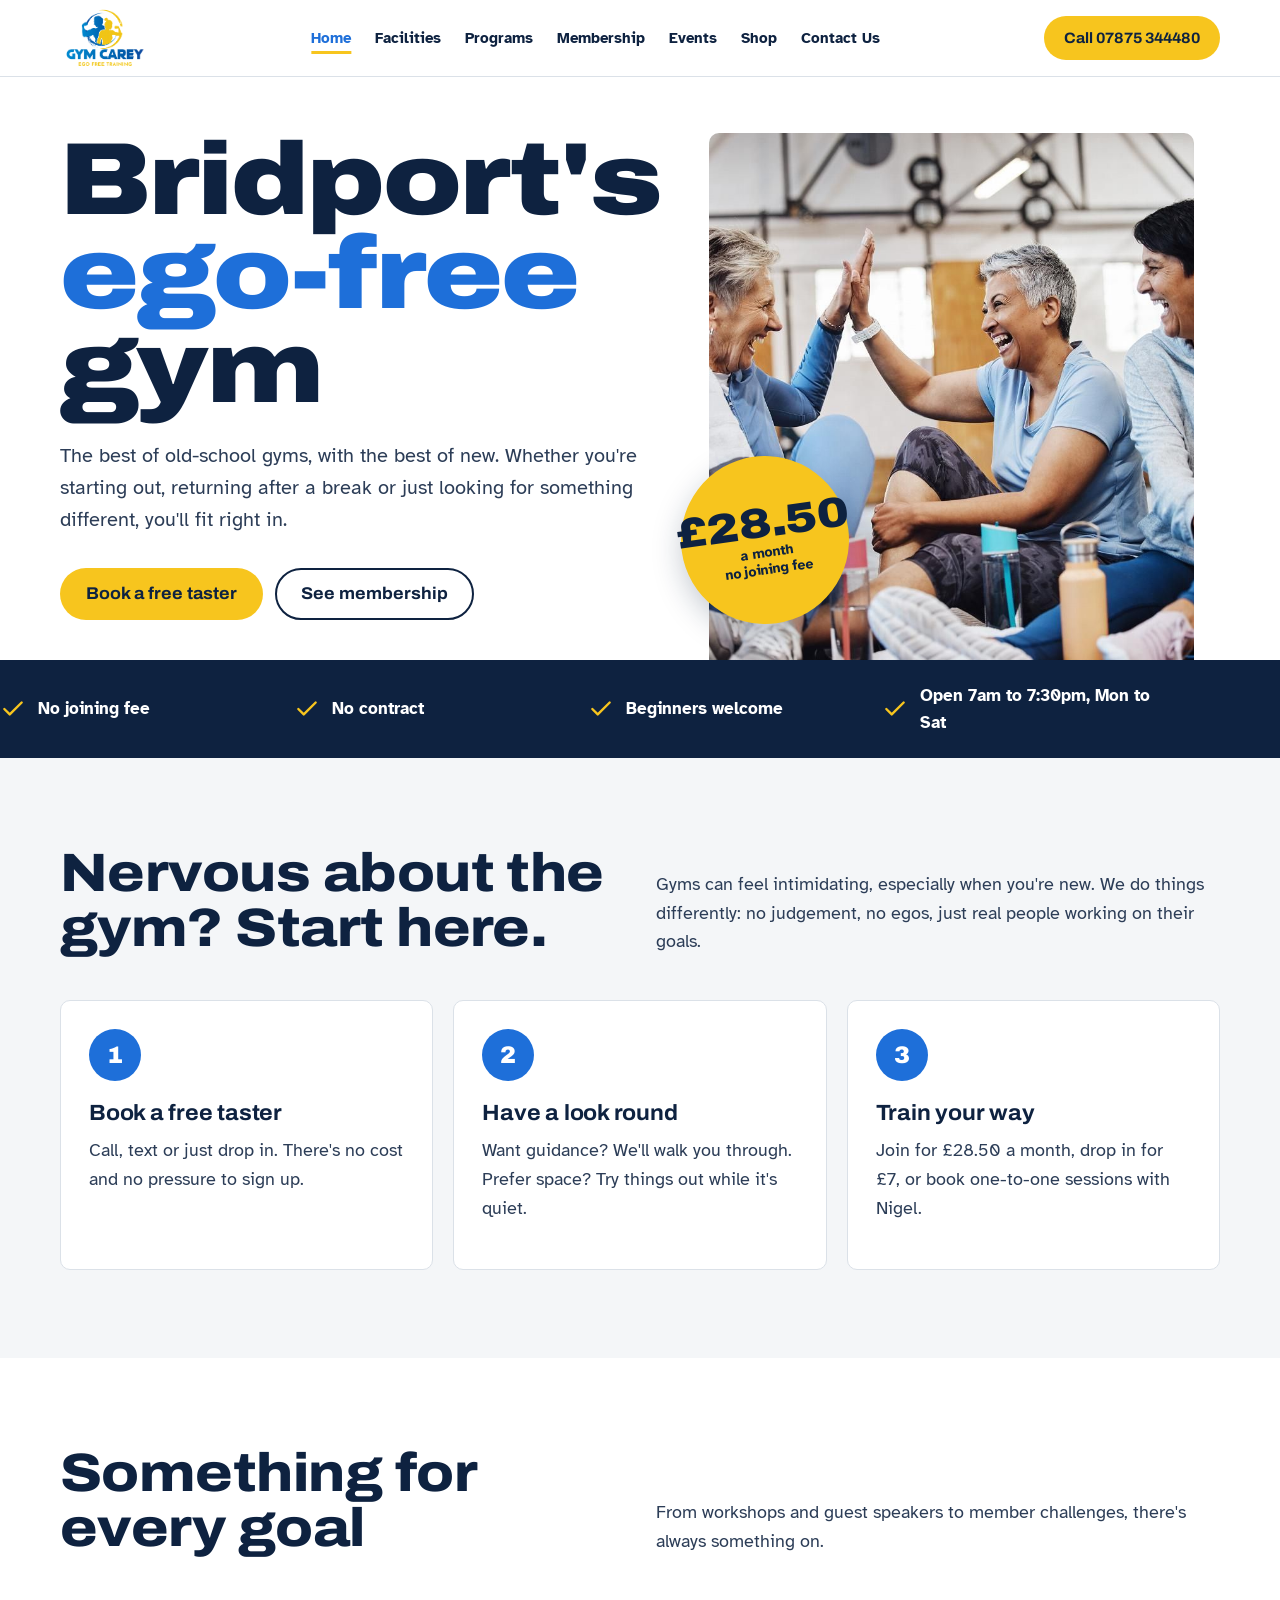
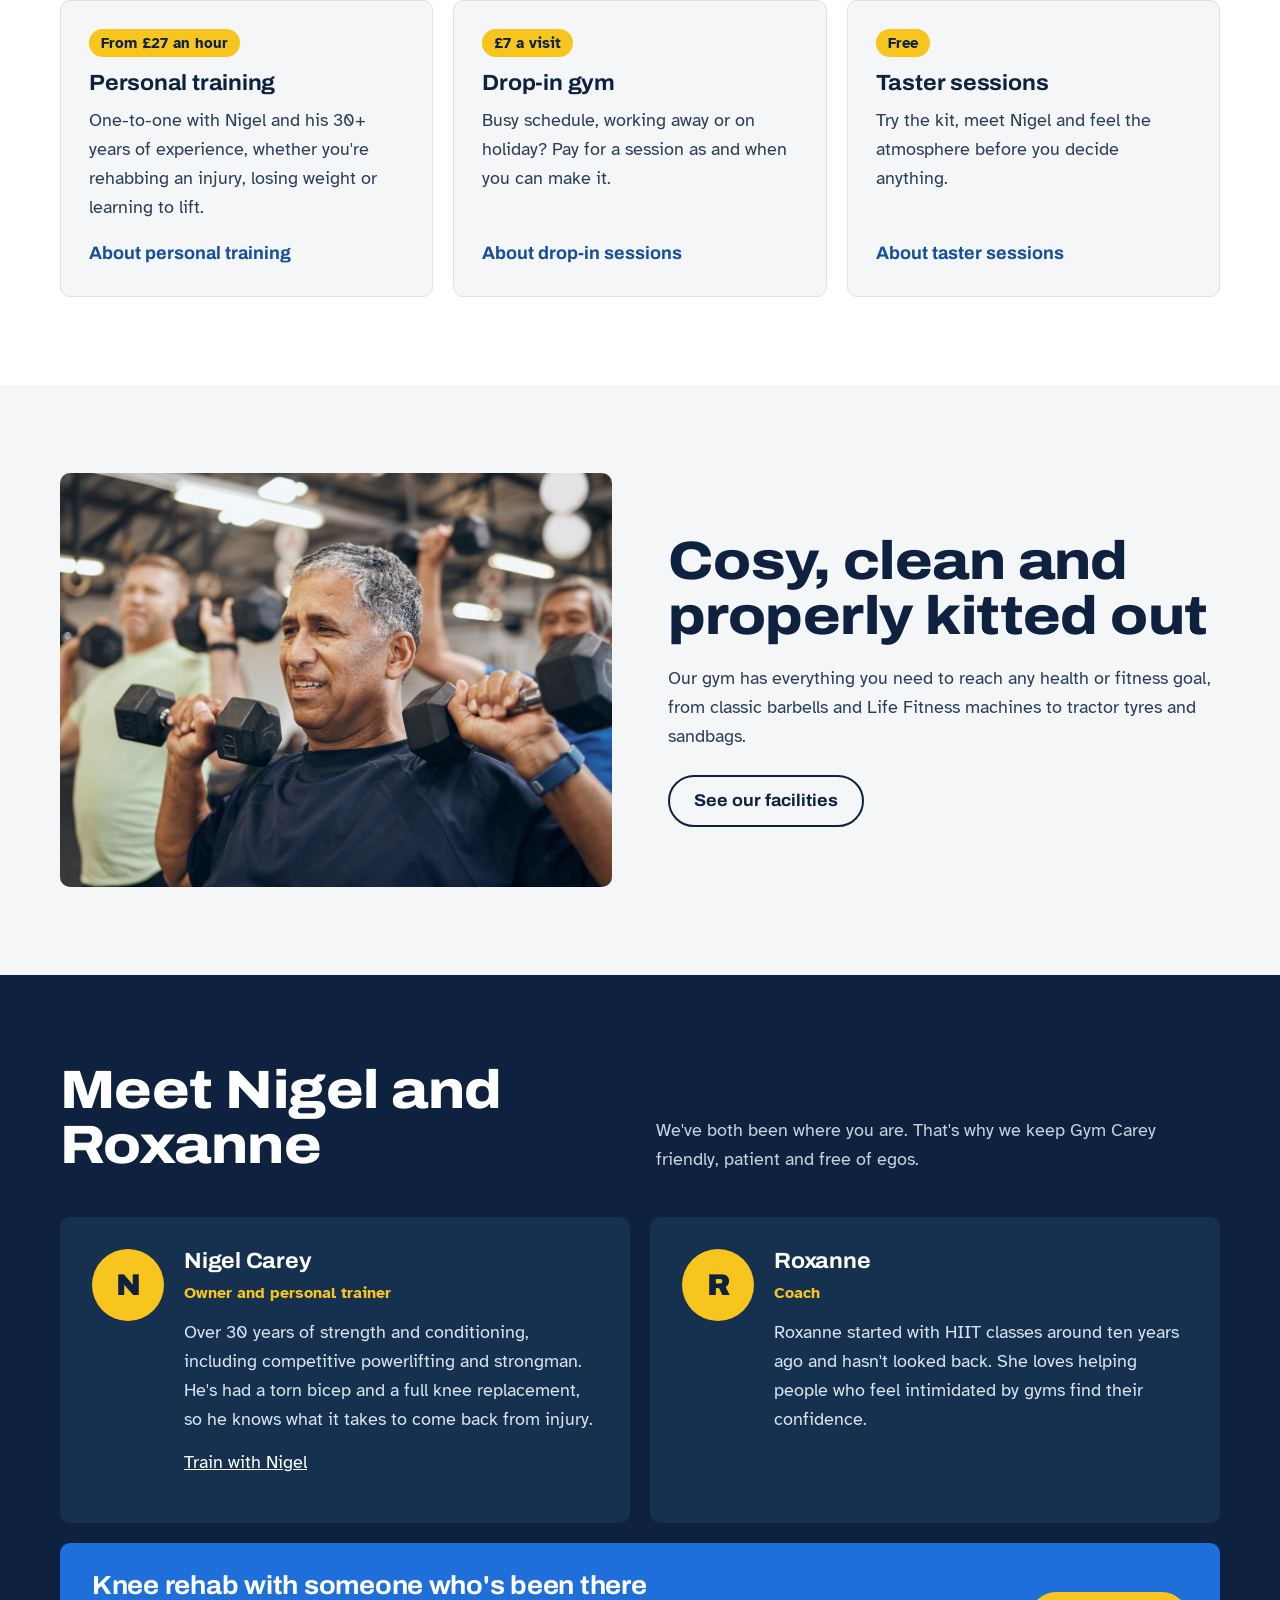
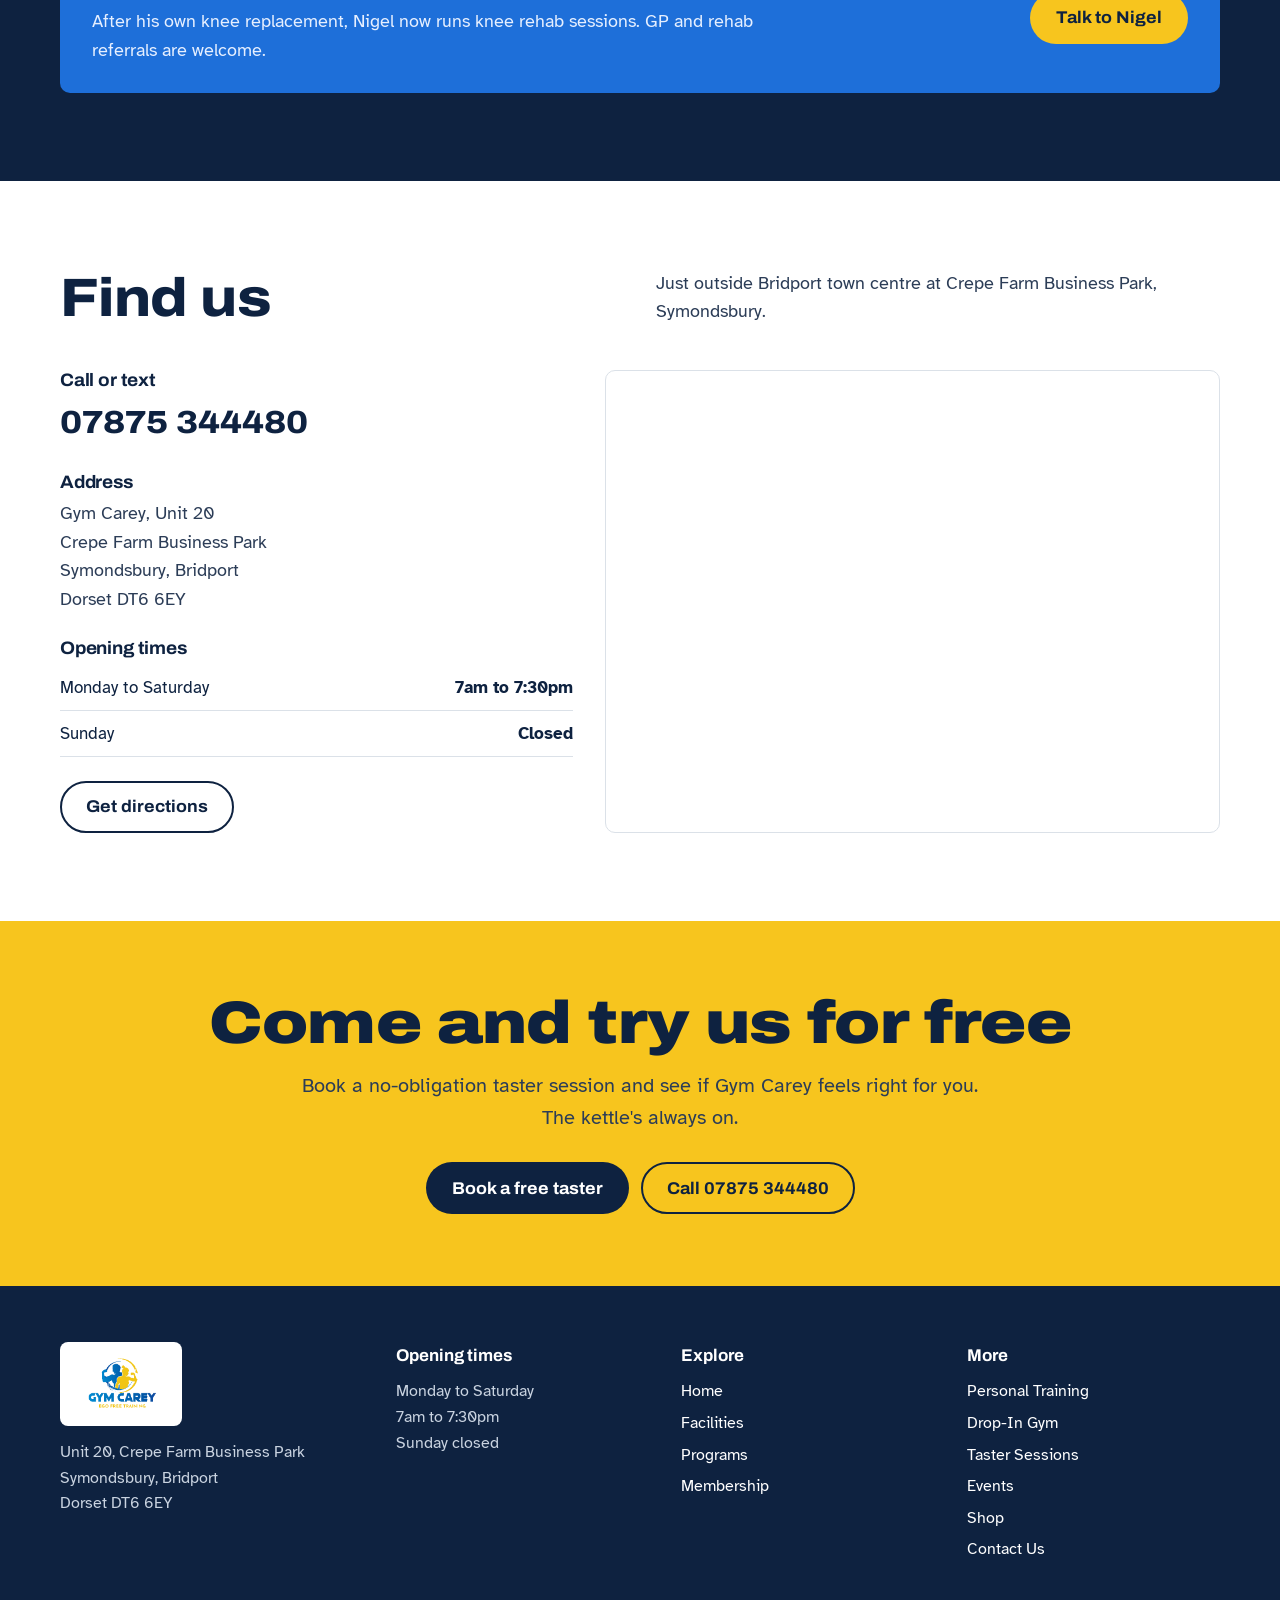
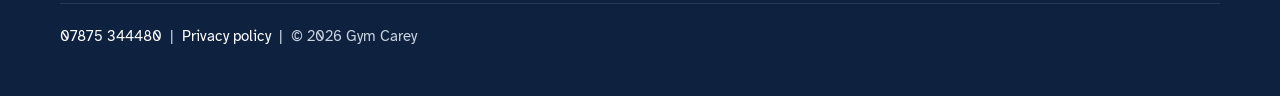
==== commit 0e444c1a: "Restore previous light design (preferred)" ====
--- a/index.html
+++ b/index.html
@@ -3,15 +3,15 @@
 <head>
 <meta charset="utf-8">
 <meta name="viewport" content="width=device-width, initial-scale=1">
-<title>Gym Carey | The friendliest gym in Bridport, Dorset</title>
+<title>Gym Carey | Ego-free gym in Bridport, Dorset</title>
 <meta name="description" content="Bridport's friendliest, ego-free gym at Crepe Farm, Symondsbury. £28.50 a month, no joining fee, no contract. Free taster sessions for beginners.">
-<meta property="og:title" content="Gym Carey | The friendliest gym in Bridport, Dorset">
+<meta property="og:title" content="Gym Carey | Ego-free gym in Bridport, Dorset">
 <meta property="og:description" content="Bridport's friendliest, ego-free gym at Crepe Farm, Symondsbury. £28.50 a month, no joining fee, no contract. Free taster sessions for beginners.">
 <meta property="og:image" content="images/older-women-gym69.jpg">
 <link rel="icon" href="images/logo.png">
 <link rel="preconnect" href="https://fonts.googleapis.com">
 <link rel="preconnect" href="https://fonts.gstatic.com" crossorigin>
-<link href="https://fonts.googleapis.com/css2?family=Anton&family=Noto+Sans:ital,wght@0,400;0,700;1,400&display=swap" rel="stylesheet">
+<link href="https://fonts.googleapis.com/css2?family=Archivo:wdth,wght@62..125,500;62..125,700;62..125,800;62..125,900&family=Atkinson+Hyperlegible:ital,wght@0,400;0,700;1,400&display=swap" rel="stylesheet">
 <link rel="stylesheet" href="style.css">
 <script type="application/ld+json">{"@context":"https://schema.org","@type":"ExerciseGym","name":"Gym Carey","slogan":"Ego Free Training","telephone":"+447875344480","url":"https://www.gymcarey.co.uk","address":{"@type":"PostalAddress","streetAddress":"Unit 20, Crepe Farm Business Park, Symondsbury","addressLocality":"Bridport","addressRegion":"Dorset","postalCode":"DT6 6EY","addressCountry":"GB"},"openingHoursSpecification":[{"@type":"OpeningHoursSpecification","dayOfWeek":["Monday","Tuesday","Wednesday","Thursday","Friday","Saturday"],"opens":"07:00","closes":"19:30"}],"priceRange":"£7–£28.50"}</script>
 </head>
@@ -25,68 +25,42 @@
   </div>
 </header>
 <main>
-<section class="hero" aria-labelledby="h1"><div class="wrap">
-<h1 id="h1">The friendliest <span>gym in Bridport</span></h1>
-<p class="lede">The best of old-school gyms, with the best of new.</p>
-<div class="btn-row"><a class="btn btn-yellow" href="beginner-friendly-gym/">Sign up</a><a class="btn btn-line" href="sessions/taster-sessions/">Taster sessions</a></div>
+<section class="hero" aria-labelledby="h1" style="padding-bottom:0"><div class="wrap hero-grid">
+<div><h1 id="h1">Bridport's <span class="ego">ego-free</span> gym</h1>
+<p class="lede">The best of old-school gyms, with the best of new. Whether you're starting out, returning after a break or just looking for something different, you'll fit right in.</p>
+<div class="btn-row"><a class="btn btn-yellow" href="contact/">Book a free taster</a><a class="btn btn-line" href="beginner-friendly-gym/">See membership</a></div></div>
+<div class="hero-photo"><img src="images/older-women-gym69.jpg" alt="Three women laughing together during a gym session"><div class="price-badge" aria-label="£28.50 a month, no joining fee"><strong>£28.50</strong><span>a month<br>no joining fee</span></div></div>
 </div></section>
 <div class="promise"><ul class="wrap"><li><svg viewBox="0 0 24 24" fill="none" stroke="currentColor" stroke-width="2.2" stroke-linecap="round" stroke-linejoin="round"><path d="M20 6 9 17l-5-5"/></svg>No joining fee</li><li><svg viewBox="0 0 24 24" fill="none" stroke="currentColor" stroke-width="2.2" stroke-linecap="round" stroke-linejoin="round"><path d="M20 6 9 17l-5-5"/></svg>No contract</li><li><svg viewBox="0 0 24 24" fill="none" stroke="currentColor" stroke-width="2.2" stroke-linecap="round" stroke-linejoin="round"><path d="M20 6 9 17l-5-5"/></svg>Beginners welcome</li><li><svg viewBox="0 0 24 24" fill="none" stroke="currentColor" stroke-width="2.2" stroke-linecap="round" stroke-linejoin="round"><path d="M20 6 9 17l-5-5"/></svg>Open 7am to 7:30pm, Mon to Sat</li></ul></div>
-<section aria-labelledby="welcome-h"><div class="wrap split">
-<div><h2 id="welcome-h">Welcome to Gym Carey</h2><hr class="rule">
-<p class="lede">Whether you're starting out, returning after a break, or just looking for something new, we've built a relaxed, ego-free space where everyone feels at home.</p>
-<p>We mix old-school training with a modern focus on community, openness and support. No judgement. No egos. Just real people working on their goals: physical, mental and emotional.</p></div>
-<img src="images/older-women-gym69.jpg" alt="Three women sharing a high five in the gym">
-</div></section>
-<div class="band"><div class="wrap"><div><h2>Ready to get started?</h2><p>Come and visit the friendliest gym in Bridport to sign up, or give us a call.</p></div>
-<div class="btn-row"><a class="btn btn-yellow" href="beginner-friendly-gym/">Sign up</a><a class="btn btn-line" href="tel:07875344480">Call us</a></div></div></div>
-<section class="grey" aria-labelledby="goals-h"><div class="wrap">
-<div class="center"><h2 id="goals-h">Beginner or veteran</h2><hr class="rule"><p class="lede">Your Bridport gym is here to help you reach your goals.</p></div>
-<div class="cards four" style="margin-top:40px">
-<div class="card"><h3>Programs</h3><p>From exercise workshops to guest speakers to challenges, something is always on.</p><a class="more" href="no-judgement-fitness/">Find out more</a></div>
-<div class="card"><h3>Personal training</h3><p>Whatever your goal, Nigel has probably trained somebody to reach it. From £27 an hour.</p><a class="more" href="sessions/personal-training/">Find out more</a></div>
-<div class="card"><h3>Drop-in sessions</h3><p>Can't make it every week? Pay a flat £7 per visit, as and when you can.</p><a class="more" href="sessions/drop-in-sessions/">Find out more</a></div>
-<div class="card"><h3>Taster sessions</h3><p>Want to have a try before you buy? Come and see us for free.</p><a class="more" href="sessions/taster-sessions/">Find out more</a></div>
+<section aria-labelledby="start-h"><div class="wrap">
+<div class="head"><h2 id="start-h">Nervous about the gym? Start here.</h2><p>Gyms can feel intimidating, especially when you're new. We do things differently: no judgement, no egos, just real people working on their goals.</p></div>
+<div class="cards steps">
+<div class="card"><h3>Book a free taster</h3><p>Call, text or just drop in. There's no cost and no pressure to sign up.</p></div>
+<div class="card"><h3>Have a look round</h3><p>Want guidance? We'll walk you through. Prefer space? Try things out while it's quiet.</p></div>
+<div class="card"><h3>Train your way</h3><p>Join for £28.50 a month, drop in for £7, or book one-to-one sessions with Nigel.</p></div>
 </div></div></section>
-<section aria-labelledby="mem-h"><div class="wrap split">
-<div><h2 id="mem-h">Our flexible membership options</h2><hr class="rule">
-<div class="big-price">£28.50<small> / month</small></div>
-<ul class="ticks"><li>No join-up fees</li><li>No commitment contracts</li><li>No small print to worry about</li><li>Drop-in sessions are a flat £7 per visit</li></ul>
-<div class="btn-row"><a class="btn btn-yellow" href="beginner-friendly-gym/">Membership</a></div></div>
-<img src="images/bg/parallax-parallax_04.jpg" alt="A woman training on a chest press machine">
-</div></section>
-<section class="parallax" style="background-image:linear-gradient(rgba(13,12,85,.7),rgba(13,12,85,.7)),url('images/bg/parallax-parallax_02.jpg')" aria-labelledby="taster-h"><div class="wrap center">
-<h2 id="taster-h">No-obligation taster sessions</h2><hr class="rule">
-<p class="lede" style="color:#fff">We know gyms can feel intimidating, especially when you're new. At Gym Carey we do things differently. Our taster sessions give you a chance to explore the equipment, feel the atmosphere and see what makes us Bridport's friendliest gym.</p>
-<p>Want guidance? We'll walk you through. Prefer space? Try things out while it's quiet. Either way, you'll find our friendliness refreshing.</p>
-<div class="btn-row" style="margin-top:28px"><a class="btn btn-yellow" href="contact/">Enquire today</a><a class="btn btn-line" href="tel:07875344480">Call 07875 344480</a></div>
+<section class="white" aria-labelledby="prog-h"><div class="wrap">
+<div class="head"><h2 id="prog-h">Something for every goal</h2><p>From workshops and guest speakers to member challenges, there's always something on.</p></div>
+<div class="cards">
+<div class="card"><span class="tag">From £27 an hour</span><h3>Personal training</h3><p>One-to-one with Nigel and his 30+ years of experience, whether you're rehabbing an injury, losing weight or learning to lift.</p><a class="more" href="sessions/personal-training/">About personal training</a></div>
+<div class="card"><span class="tag">£7 a visit</span><h3>Drop-in gym</h3><p>Busy schedule, working away or on holiday? Pay for a session as and when you can make it.</p><a class="more" href="sessions/drop-in-sessions/">About drop-in sessions</a></div>
+<div class="card"><span class="tag">Free</span><h3>Taster sessions</h3><p>Try the kit, meet Nigel and feel the atmosphere before you decide anything.</p><a class="more" href="sessions/taster-sessions/">About taster sessions</a></div>
+</div>
 </div></section>
 <section aria-labelledby="fac-h"><div class="wrap split">
-<img src="images/bg/parallax-parallax_05.jpg" alt="Weight plates and dumbbells on the gym floor">
-<div><h2 id="fac-h">About our facilities</h2><hr class="rule"><p class="lede">Our cosy yet comfortable gym has a complete range of equipment to help you reach any health or fitness goal, from classic barbells to more outlandish pieces like tractor tyres and sandbags.</p>
-<div class="btn-row" style="margin-top:20px"><a class="btn btn-line" href="no-judgement-gym/">Our facilities</a></div></div>
+<img src="images/group-lifting-weights20.jpg" alt="People lifting dumbbells together">
+<div><h2 id="fac-h">Cosy, clean and properly kitted out</h2><p>Our gym has everything you need to reach any health or fitness goal, from classic barbells and Life Fitness machines to tractor tyres and sandbags.</p>
+<div class="btn-row" style="margin-top:24px"><a class="btn btn-line" href="no-judgement-gym/">See our facilities</a></div></div>
 </div></section>
 <section class="dark" aria-labelledby="team-h"><div class="wrap">
-<div class="center" style="margin-bottom:40px"><h2 id="team-h">Meet the team</h2><hr class="rule"></div>
+<div class="head"><h2 id="team-h">Meet Nigel and Roxanne</h2><p>We've both been where you are. That's why we keep Gym Carey friendly, patient and free of egos.</p></div>
 <div class="people">
-<div class="person"><h3>Meet Nigel</h3><p class="role">Owner and personal trainer</p>
-<p>With over 30 years of experience, Nigel Carey has lived and breathed every aspect of training, from competitive powerlifting and strongman to all-round fitness.</p>
-<p>His philosophy is simple: lead from the front. When you train with him, he's not just counting reps. He's beside you, pushing through the work, proving that progress comes from effort, consistency and resilience.</p>
-<p>Life has tested him with a few setbacks: a torn bicep and, most recently, a full knee replacement. Every time, Nigel has refused to quit.</p>
-<p><a href="sessions/personal-training/">Train with Nigel</a></p></div>
-<div class="person"><h3>Meet Roxanne</h3><p class="role">Nigel's wife and partner in the gym</p>
-<p>Despite her husband's best efforts over the years, Roxanne has never been as big on the gym.</p>
-<p>She found her start with HIIT classes around ten years ago, as a way of meeting new mums and making friends, and quickly learned to enjoy her new-found strength.</p>
-<p>Roxanne knows how off-putting gyms can feel, but also how transformative exercise can be. She's reaped the physical and mental benefits of training around a busy schedule: proof you don't need to rewrite your timetable to suit the gym.</p></div>
+<div class="person"><div class="mono" aria-hidden="true">N</div><div><h3>Nigel Carey</h3><p class="role">Owner and personal trainer</p><p>Over 30 years of strength and conditioning, including competitive powerlifting and strongman. He's had a torn bicep and a full knee replacement, so he knows what it takes to come back from injury.</p><p><a href="sessions/personal-training/">Train with Nigel</a></p></div></div>
+<div class="person"><div class="mono" aria-hidden="true">R</div><div><h3>Roxanne</h3><p class="role">Coach</p><p>Roxanne started with HIIT classes around ten years ago and hasn't looked back. She loves helping people who feel intimidated by gyms find their confidence.</p></div></div>
 </div>
-<div class="rehab"><div><h3>Knee rehab</h3><p>Knee rehab has become a big part of Nigel's day, with rehab referrals coming his way. Who better to help than someone who's been through it?</p></div><a class="btn btn-yellow" href="tel:07875344480">Talk to Nigel</a></div>
+<div class="band"><div><h3>Knee rehab with someone who's been there</h3><p>After his own knee replacement, Nigel now runs knee rehab sessions. GP and rehab referrals are welcome.</p></div><a class="btn btn-yellow" href="tel:07875344480">Talk to Nigel</a></div>
 </div></section>
-<section class="parallax" style="background-image:linear-gradient(rgba(13,12,85,.7),rgba(13,12,85,.7)),url('images/bg/parallax-parallax_01.jpg')" aria-labelledby="mission-h"><div class="wrap center">
-<h2 id="mission-h">The Gym Carey mission</h2><hr class="rule">
-<p class="lede" style="color:#fff">To build a community as well as a thriving gym: a place where everyone is welcome, regardless of age or experience, whether you want to get stronger or lose body fat, and whether you're a dedicated athlete or a casual gym-goer.</p>
-<p>We host seminars, guest speakers and challenges all year round to get everyone involved, motivated and moving towards their goals.</p>
-<p class="note" style="max-width:60ch;margin:24px auto 0">Due to our limited space, we may eventually need to cap our membership.</p>
-</div></section>
-<section class="grey" id="find" aria-labelledby="find-h"><div class="wrap">
+<section class="white" id="find" aria-labelledby="find-h"><div class="wrap">
 <div class="head"><h2 id="find-h">Find us</h2><p>Just outside Bridport town centre at Crepe Farm Business Park, Symondsbury.</p></div>
 <div class="find-grid"><div class="info">
 <div><h3>Call or text</h3><a class="tel" href="tel:07875344480">07875 344480</a></div>
--- a/style.css
+++ b/style.css
@@ -1,165 +1,161 @@
-:root{--navy:#0d0c55;--navy-2:#16157a;--blue:#0f4ba0;--yellow:#f1c514;--yellow-hi:#fce610;--grey:#f5f5f5;--ink:#1c1b3a;--ink-2:#44435e;--line:#e3e3ea;--head:"Anton",Impact,sans-serif;--body:"Noto Sans","Droid Sans",Arial,sans-serif}
+:root{--chalk:#f4f6f8;--paper:#fff;--ink:#0e2240;--ink-2:#2c3d57;--steel:#5b6675;--line:#dbe1e8;--blue:#1e6fd9;--blue-deep:#154f9e;--yellow:#f7c51e;--yellow-soft:#fff4c7;--radius:10px;--wide:"Archivo",system-ui,sans-serif;--body:"Atkinson Hyperlegible",system-ui,sans-serif}
 *{box-sizing:border-box}
 html{scroll-behavior:smooth;scroll-padding-top:84px}
 @media (prefers-reduced-motion:reduce){html{scroll-behavior:auto}}
-body{margin:0;background:#fff;color:var(--ink);font-family:var(--body);font-size:17px;line-height:1.65;-webkit-font-smoothing:antialiased}
+body{margin:0;background:var(--chalk);color:var(--ink);font-family:var(--body);font-size:18px;line-height:1.6;-webkit-font-smoothing:antialiased}
 img{max-width:100%;display:block}
-a{color:var(--blue)}
-a:focus-visible,button:focus-visible{outline:3px solid var(--yellow);outline-offset:3px}
-.wrap{width:min(1170px,100% - 32px);margin-inline:auto}
-h1,h2,h3{font-family:var(--head);font-weight:400;text-transform:uppercase;letter-spacing:.02em;line-height:1.05;margin:0;color:var(--navy)}
-h2{font-size:clamp(34px,4.6vw,52px)}
-h3{font-size:24px;letter-spacing:.03em}
+a{color:var(--blue-deep)}
+a:focus-visible,button:focus-visible{outline:3px solid var(--yellow);outline-offset:3px;border-radius:4px}
+.wrap{width:min(1160px,100% - 32px);margin-inline:auto}
+h1,h2,h3{font-family:var(--wide);line-height:1.02;margin:0;letter-spacing:-.01em;color:var(--ink)}
+h2{font-size:clamp(32px,5vw,54px);font-weight:800;font-stretch:112%}
+h3{font-size:22px;font-weight:700;font-stretch:105%;line-height:1.15}
 p{margin:0 0 1em}
-.lede{font-size:19px;color:var(--ink-2);max-width:60ch}
-.btn{display:inline-flex;align-items:center;justify-content:center;min-height:50px;padding:0 26px;border-radius:3px;font-family:var(--head);font-size:18px;letter-spacing:.08em;text-transform:uppercase;text-decoration:none;border:2px solid transparent;cursor:pointer;text-align:center}
-.btn-yellow{background:var(--yellow);color:var(--navy)}.btn-yellow:hover{background:var(--yellow-hi)}
-.btn-line{border-color:var(--navy);color:var(--navy);background:transparent}.btn-line:hover{background:var(--navy);color:#fff}
-.hero .btn-line,.page-hero .btn-line,.dark .btn-line,.parallax .btn-line,.band .btn-line{border-color:#fff;color:#fff}
-.hero .btn-line:hover,.page-hero .btn-line:hover,.dark .btn-line:hover,.parallax .btn-line:hover,.band .btn-line:hover{background:#fff;color:var(--navy)}
+.lede{font-size:20px;color:var(--ink-2);max-width:58ch}
+.btn{display:inline-flex;align-items:center;justify-content:center;gap:10px;min-height:52px;padding:0 24px;border-radius:999px;font-family:var(--wide);font-weight:700;font-stretch:105%;font-size:17px;text-decoration:none;border:2px solid transparent;cursor:pointer;text-align:center}
+.btn-yellow{background:var(--yellow);color:var(--ink)}.btn-yellow:hover{background:#ffd645}
+.btn-line{border-color:var(--ink);color:var(--ink);background:transparent}.btn-line:hover{background:var(--ink);color:#fff}
 .btn-row{display:flex;flex-wrap:wrap;gap:12px}
-header{position:sticky;top:0;z-index:50;background:var(--navy);box-shadow:0 2px 12px rgba(0,0,0,.25)}
-.nav{display:flex;align-items:center;justify-content:space-between;gap:16px;height:80px}
-.nav .logo img{height:66px;width:auto;background:#fff;border-radius:4px;padding:3px 8px}
-.nav ul{display:flex;gap:2px;list-style:none;margin:0;padding:0;align-items:center}
-.nav ul a{display:block;color:#fff;text-decoration:none;font-family:var(--head);letter-spacing:.06em;text-transform:uppercase;font-size:16px;padding:8px 10px}
-.nav ul a:hover,.nav ul a[aria-current]{color:var(--yellow)}
+header{position:sticky;top:0;z-index:50;background:rgba(255,255,255,.97);border-bottom:1px solid var(--line)}
+.nav{display:flex;align-items:center;justify-content:space-between;gap:16px;height:76px}
+.nav .logo img{height:62px;width:auto}
+.nav ul{display:flex;gap:4px;list-style:none;margin:0;padding:0;align-items:center}
+.nav ul a{display:block;color:var(--ink);text-decoration:none;font-weight:700;font-size:15px;padding:8px 10px;border-radius:6px}
+.nav ul a:hover,.nav ul a[aria-current]{color:var(--blue)}
+.nav ul a[aria-current]{text-decoration:underline;text-decoration-thickness:3px;text-decoration-color:var(--yellow);text-underline-offset:8px}
 .nav li.has-sub{position:relative}
-.nav .sub{display:none;position:absolute;top:100%;left:0;min-width:230px;background:var(--navy);border-top:3px solid var(--yellow);padding:6px 0;box-shadow:0 12px 30px rgba(0,0,0,.3);flex-direction:column;align-items:stretch}
+.nav .sub{display:none;position:absolute;top:100%;left:0;min-width:220px;background:#fff;border:1px solid var(--line);border-radius:var(--radius);padding:6px;box-shadow:0 12px 30px rgba(14,34,64,.12);flex-direction:column;align-items:stretch}
 .nav li.has-sub:hover .sub,.nav li.has-sub:focus-within .sub{display:flex}
-.nav .sub a{padding:10px 16px}
-.nav .call{min-height:44px;padding:0 16px;font-size:16px;white-space:nowrap}
-.menu-btn{display:none;background:none;border:0;padding:10px;color:#fff;cursor:pointer}
+.nav .call{min-height:44px;padding:0 18px;font-size:15px;white-space:nowrap}
+.menu-btn{display:none;background:none;border:0;padding:10px;color:var(--ink);cursor:pointer}
 @media (max-width:1080px){
- .nav>ul{display:none;position:absolute;left:0;right:0;top:80px;flex-direction:column;align-items:stretch;gap:0;background:var(--navy);max-height:calc(100vh - 80px);overflow:auto}
+ .nav>ul{display:none;position:absolute;left:0;right:0;top:76px;flex-direction:column;align-items:stretch;gap:0;background:#fff;border-bottom:1px solid var(--line);max-height:calc(100vh - 76px);overflow:auto}
  .nav>ul.open{display:flex}
- .nav ul a{padding:14px 16px;border-top:1px solid rgba(255,255,255,.12);font-size:18px}
+ .nav ul a{padding:14px 16px;border-top:1px solid var(--line);border-radius:0;font-size:17px}
  .nav .sub{display:flex;position:static;border:0;box-shadow:none;padding:0;min-width:0}
- .nav .sub a{padding-left:36px;font-size:16px}
+ .nav .sub a{padding-left:36px;font-weight:400}
  .menu-btn{display:block}
  .nav .call{display:none}
 }
-.hero{position:relative;min-height:min(88vh,820px);display:grid;align-items:center;text-align:center;color:#fff;background:linear-gradient(rgba(13,12,85,.55),rgba(0,0,0,.65)),url("images/bg/splash-full_image.jpg") center/cover no-repeat;padding:80px 0}
-.hero h1{color:#fff;font-size:clamp(48px,9vw,120px);line-height:.95;text-shadow:0 4px 30px rgba(0,0,0,.35)}
-.hero h1 span{display:block;color:var(--yellow)}
-.hero .lede{color:#fff;margin:22px auto 34px;font-size:clamp(19px,2.2vw,24px);max-width:40ch}
-.hero .btn-row{justify-content:center}
-.page-hero{position:relative;color:#fff;background-color:var(--navy);background-position:center;background-size:cover;background-repeat:no-repeat;padding:110px 0 100px}
-.page-hero h1{color:#fff;font-size:clamp(44px,7vw,92px);line-height:.95;max-width:16ch}
-.page-hero .kicker{color:var(--yellow);font-family:var(--head);letter-spacing:.12em;text-transform:uppercase;font-size:18px;margin:0 0 12px}
-.page-hero .lede{color:#e9e9f5;margin:20px 0 30px}
-@media (max-width:700px){.page-hero{padding:64px 0 56px}}
-.promise{background:var(--yellow);color:var(--navy)}
-.promise ul{list-style:none;margin:0;padding:18px 0;display:grid;grid-template-columns:repeat(4,1fr);gap:16px}
-.promise li{display:flex;align-items:center;gap:10px;font-family:var(--head);text-transform:uppercase;letter-spacing:.05em;font-size:18px}
-.promise svg{flex:none;width:24px;height:24px}
-@media (max-width:900px){.promise ul{grid-template-columns:1fr 1fr}.promise li{font-size:16px}}
-section{padding:84px 0}
-@media (max-width:700px){section{padding:58px 0}}
-.white{background:#fff}.grey{background:var(--grey)}
-.dark{background:var(--navy);color:#fff}.dark h2,.dark h3{color:#fff}.dark p{color:#dcdcf0}
-.parallax{position:relative;color:#fff;background-color:var(--navy);background-position:center;background-size:cover;background-repeat:no-repeat;background-attachment:fixed;padding:120px 0}
-.parallax h2,.parallax h3{color:#fff}.parallax p{color:#ececf8}
-@media (max-width:900px){.parallax{background-attachment:scroll;padding:80px 0}}
-.center{text-align:center}.center .lede,.center p{margin-left:auto;margin-right:auto;max-width:62ch}.center .btn-row{justify-content:center}
-.rule{width:80px;height:5px;background:var(--yellow);margin:18px 0 26px;border:0}
-.center .rule{margin-left:auto;margin-right:auto}
+.hero{background:var(--paper);padding:56px 0 0;overflow:hidden}
+.hero-grid{display:grid;grid-template-columns:1.05fr .95fr;gap:48px;align-items:end}
+.hero h1{font-size:clamp(46px,8vw,104px);font-weight:900;font-stretch:118%;line-height:.92;letter-spacing:-.02em}
+.hero h1 .ego{display:block;color:var(--blue)}
+.hero .lede{margin:24px 0 32px}
+.hero .btn-row{margin-bottom:40px}
+.hero-photo{position:relative;align-self:stretch}
+.hero-photo img{width:100%;height:100%;min-height:420px;object-fit:cover;border-radius:var(--radius) var(--radius) 0 0}
+.price-badge{position:absolute;left:-28px;bottom:36px;background:var(--yellow);color:var(--ink);border-radius:50%;width:168px;height:168px;display:grid;place-content:center;text-align:center;box-shadow:0 10px 30px rgba(14,34,64,.25);transform:rotate(-8deg)}
+.price-badge strong{font-family:var(--wide);font-weight:900;font-stretch:115%;font-size:42px;line-height:1}
+.price-badge span{font-size:14px;font-weight:700;line-height:1.25}
+@media (max-width:900px){.hero{padding-top:36px}.hero-grid{grid-template-columns:1fr;gap:8px}.hero-photo img{min-height:300px;max-height:380px}.price-badge{left:auto;right:12px;bottom:auto;top:-40px;width:128px;height:128px}.price-badge strong{font-size:32px}.price-badge span{font-size:12px}}
+.page-hero{background:var(--paper);border-bottom:1px solid var(--line)}
+.page-hero .wrap{display:grid;grid-template-columns:1.1fr .9fr;gap:48px;align-items:center;padding:56px 0}
+.page-hero h1{font-size:clamp(40px,6.5vw,80px);font-weight:900;font-stretch:118%;line-height:.95;letter-spacing:-.02em}
+.page-hero .kicker{color:var(--blue);font-family:var(--wide);font-weight:700;font-size:20px;margin:0 0 14px}
+.page-hero .lede{margin:22px 0 28px}
+.page-hero img{width:100%;aspect-ratio:4/3;object-fit:cover;border-radius:var(--radius)}
+@media (max-width:860px){.page-hero .wrap{grid-template-columns:1fr;gap:28px;padding:40px 0}}
+.promise{background:var(--ink);color:#fff}
+.promise ul{list-style:none;margin:0;padding:22px 0;display:grid;grid-template-columns:repeat(4,1fr);gap:16px}
+.promise li{display:flex;align-items:center;gap:12px;font-weight:700;font-size:17px}
+.promise svg{flex:none;width:26px;height:26px;color:var(--yellow)}
+@media (max-width:900px){.promise ul{grid-template-columns:1fr 1fr}}
+@media (max-width:480px){.promise li{font-size:15px}}
+section{padding:88px 0}
+@media (max-width:700px){section{padding:60px 0}}
+.white{background:var(--paper)}
+.dark{background:var(--ink);color:#fff}.dark h2,.dark h3{color:#fff}.dark p{color:#dbe3ee}
 .head{display:grid;grid-template-columns:1fr 1fr;gap:32px;align-items:end;margin-bottom:44px}
-.head p{color:var(--ink-2);margin:0}.dark .head p,.parallax .head p{color:#dcdcf0}
-@media (max-width:800px){.head{grid-template-columns:1fr;gap:14px}}
+.head p{color:var(--ink-2);margin:0}.dark .head p{color:#c9d3e0}
+@media (max-width:800px){.head{grid-template-columns:1fr;gap:16px}}
 .split{display:grid;grid-template-columns:1fr 1fr;gap:56px;align-items:center}
-.split img{width:100%;aspect-ratio:4/3;object-fit:cover;border-radius:3px;box-shadow:0 18px 40px rgba(13,12,85,.18)}
-.split h2{margin-bottom:6px}
-.split p{color:var(--ink-2)}.dark .split p{color:#dcdcf0}
+.split img{width:100%;aspect-ratio:4/3;object-fit:cover;border-radius:var(--radius)}
+.split h2{margin-bottom:20px}
+.split p{color:var(--ink-2)}.dark .split p{color:#dbe3ee}
 @media (max-width:860px){.split{grid-template-columns:1fr;gap:28px}}
-.band{background:var(--navy);color:#fff;padding:44px 0}
-.band .wrap{display:flex;gap:28px;align-items:center;justify-content:space-between;flex-wrap:wrap}
-.band h2{color:#fff;font-size:clamp(30px,3.6vw,42px)}.band p{color:#dcdcf0;margin:8px 0 0;max-width:62ch}
-.cards{display:grid;grid-template-columns:repeat(3,1fr);gap:22px}
-.cards.four{grid-template-columns:repeat(4,1fr)}
-.card{background:#fff;border-top:5px solid var(--yellow);border-radius:3px;padding:28px;display:flex;flex-direction:column;box-shadow:0 10px 30px rgba(13,12,85,.08)}
-.white .card{background:var(--grey);box-shadow:none}
-.grey .tags li{background:#fff}
+.cards{display:grid;grid-template-columns:repeat(3,1fr);gap:20px}
+.card{background:var(--paper);border:1px solid var(--line);border-radius:var(--radius);padding:28px;display:flex;flex-direction:column}
+.chalk .card,section:not(.white) .card{background:var(--paper)}
+.white .card{background:var(--chalk)}
 .card p{color:var(--ink-2);margin:10px 0 18px}
-.card .more{margin-top:auto;font-family:var(--head);letter-spacing:.08em;text-transform:uppercase;color:var(--blue);text-decoration:none}
-.card .more:hover{color:var(--navy)}
-.card .tag{display:inline-block;align-self:flex-start;background:var(--navy);color:var(--yellow);font-family:var(--head);letter-spacing:.06em;text-transform:uppercase;font-size:15px;padding:3px 12px;margin-bottom:14px}
-@media (max-width:1000px){.cards.four{grid-template-columns:1fr 1fr}}
-@media (max-width:860px){.cards,.cards.four{grid-template-columns:1fr}}
+.card .more{margin-top:auto;font-family:var(--wide);font-weight:700;color:var(--blue-deep);text-decoration:none}
+.card .more:hover{text-decoration:underline}
+.card .tag{display:inline-block;align-self:flex-start;background:var(--yellow);color:var(--ink);font-weight:700;font-size:15px;padding:2px 12px;border-radius:999px;margin-bottom:14px}
+@media (max-width:860px){.cards{grid-template-columns:1fr}}
 .steps{counter-reset:s}
-.steps .card::before{counter-increment:s;content:counter(s);display:grid;place-content:center;width:54px;height:54px;background:var(--navy);color:var(--yellow);font-family:var(--head);font-size:28px;margin-bottom:18px}
+.steps .card::before{counter-increment:s;content:counter(s);display:grid;place-content:center;width:52px;height:52px;border-radius:50%;background:var(--blue);color:#fff;font-family:var(--wide);font-weight:900;font-size:24px;margin-bottom:20px}
 .price-grid{display:grid;grid-template-columns:1.3fr 1fr 1fr;gap:20px}
-.plan{border:1px solid var(--line);border-top:5px solid var(--yellow);border-radius:3px;padding:32px;display:flex;flex-direction:column;background:#fff}
-.plan.main{background:var(--navy);color:#fff;border-color:var(--navy);border-top-color:var(--yellow)}
+.plan{border:1px solid var(--line);border-radius:var(--radius);padding:32px;display:flex;flex-direction:column;background:var(--chalk)}
+.plan.main{background:var(--ink);color:#fff;border-color:var(--ink)}
 .plan.main h3,.plan.main .amount{color:#fff}
-.plan .amount{font-family:var(--head);font-size:68px;line-height:1;margin:14px 0 4px;color:var(--navy)}
-.plan .amount small{font-size:.38em;letter-spacing:.06em;text-transform:uppercase}
-.plan .per{font-size:15px;opacity:.85;text-transform:uppercase;letter-spacing:.08em}
+.plan .amount{font-family:var(--wide);font-weight:900;font-stretch:115%;font-size:60px;line-height:1;margin:16px 0 4px;color:var(--ink)}
+.plan .amount small{font-size:.4em;font-weight:700}
+.plan .per{font-size:16px;opacity:.8}
 .plan .btn{margin-top:auto}
 .price-grid.pt{grid-template-columns:1fr 1.4fr}
 .price-grid.two{grid-template-columns:1fr 1fr}
 @media (max-width:900px){.price-grid,.price-grid.pt,.price-grid.two{grid-template-columns:1fr}}
-.ticks{list-style:none;padding:0;margin:22px 0 28px;display:grid;gap:10px}
+.ticks{list-style:none;padding:0;margin:24px 0 28px;display:grid;gap:10px}
 .ticks li{display:flex;gap:10px;align-items:flex-start}
-.ticks li::before{content:"";flex:none;width:22px;height:22px;margin-top:3px;background:var(--blue);-webkit-mask:url("data:image/svg+xml,%3Csvg xmlns='http://www.w3.org/2000/svg' viewBox='0 0 24 24' fill='none' stroke='black' stroke-width='2.8' stroke-linecap='round' stroke-linejoin='round'%3E%3Cpath d='M20 6 9 17l-5-5'/%3E%3C/svg%3E") center/contain no-repeat;mask:url("data:image/svg+xml,%3Csvg xmlns='http://www.w3.org/2000/svg' viewBox='0 0 24 24' fill='none' stroke='black' stroke-width='2.8' stroke-linecap='round' stroke-linejoin='round'%3E%3Cpath d='M20 6 9 17l-5-5'/%3E%3C/svg%3E") center/contain no-repeat}
-.plan.main .ticks li::before,.dark .ticks li::before,.parallax .ticks li::before{background:var(--yellow)}
-.note{margin:24px 0 0;padding:16px 20px;background:#fff8d6;border-left:6px solid var(--yellow);color:var(--ink-2);font-size:16px}
-.parallax .note,.dark .note{background:rgba(255,255,255,.08);color:#fff}
-.big-price{font-family:var(--head);font-size:clamp(72px,10vw,120px);line-height:1;color:var(--navy);white-space:nowrap}
-.big-price small{font-size:.28em;letter-spacing:.08em;text-transform:uppercase;color:var(--ink-2)}
+.ticks li::before{content:"";flex:none;width:22px;height:22px;margin-top:3px;background:var(--blue);-webkit-mask:url("data:image/svg+xml,%3Csvg xmlns='http://www.w3.org/2000/svg' viewBox='0 0 24 24' fill='none' stroke='black' stroke-width='2.6' stroke-linecap='round' stroke-linejoin='round'%3E%3Cpath d='M20 6 9 17l-5-5'/%3E%3C/svg%3E") center/contain no-repeat;mask:url("data:image/svg+xml,%3Csvg xmlns='http://www.w3.org/2000/svg' viewBox='0 0 24 24' fill='none' stroke='black' stroke-width='2.6' stroke-linecap='round' stroke-linejoin='round'%3E%3Cpath d='M20 6 9 17l-5-5'/%3E%3C/svg%3E") center/contain no-repeat}
+.plan.main .ticks li::before,.dark .ticks li::before{background:var(--yellow)}
+.note{margin:24px 0 0;padding:16px 20px;background:var(--yellow-soft);border-left:5px solid var(--yellow);border-radius:6px;color:var(--ink-2);font-size:17px}
 .kit-grid{display:grid;grid-template-columns:1fr 1fr;gap:48px;align-items:start}
 .kit-photos{display:grid;grid-template-columns:1fr 1fr;gap:12px}
-.kit-photos img{width:100%;aspect-ratio:1/1;object-fit:cover;border-radius:3px}
+.kit-photos img{width:100%;aspect-ratio:1/1;object-fit:cover;border-radius:var(--radius)}
 .kit-photos img:first-child{grid-column:span 2;aspect-ratio:16/10}
 .kit-lists{display:grid;gap:28px}
-.kit-lists h3{padding-bottom:8px;border-bottom:4px solid var(--yellow);display:inline-block;margin-bottom:12px}
+.kit-lists h3{padding-bottom:10px;border-bottom:3px solid var(--yellow);display:inline-block;margin-bottom:12px}
 .tags{display:flex;flex-wrap:wrap;gap:8px;list-style:none;margin:0;padding:0}
-.tags li{background:var(--grey);border-left:3px solid var(--navy);padding:6px 12px;font-size:15px}
+.tags li{background:var(--paper);border:1px solid var(--line);border-radius:999px;padding:6px 14px;font-size:16px}
+.white .tags li{background:var(--chalk)}
 .extras{display:grid;grid-template-columns:repeat(4,1fr);gap:16px}
-.extra{background:#fff;border-top:5px solid var(--yellow);padding:22px;box-shadow:0 10px 30px rgba(13,12,85,.08)}
-.extra svg{width:34px;height:34px;color:var(--navy);margin-bottom:10px}
-.extra strong{display:block;font-family:var(--head);font-weight:400;text-transform:uppercase;letter-spacing:.04em;font-size:20px;color:var(--navy);margin-bottom:4px}
-.extra span{color:var(--ink-2);font-size:15px;line-height:1.45}
+.extra{background:var(--paper);border-radius:var(--radius);padding:22px;border:1px solid var(--line)}
+.extra svg{width:32px;height:32px;color:var(--blue);margin-bottom:10px}
+.extra strong{display:block;font-family:var(--wide);font-stretch:105%;font-size:18px;margin-bottom:4px}
+.extra span{color:var(--ink-2);font-size:16px;line-height:1.45}
 @media (max-width:900px){.kit-grid{grid-template-columns:1fr}.extras{grid-template-columns:1fr 1fr}}
 @media (max-width:480px){.extras{grid-template-columns:1fr}}
-.people{display:grid;grid-template-columns:1fr 1fr;gap:24px}
-.person{background:var(--navy-2);border-top:5px solid var(--yellow);padding:34px}
-.person h3{font-size:34px;color:#fff}
-.person .role{color:var(--yellow);font-family:var(--head);letter-spacing:.08em;text-transform:uppercase;margin:4px 0 16px;font-size:16px}
-.person p{margin:0 0 .9em;color:#dcdcf0}
-.person a{color:var(--yellow)}
-.rehab{margin-top:24px;background:var(--yellow);padding:28px 32px;display:flex;gap:24px;align-items:center;justify-content:space-between;flex-wrap:wrap}
-.rehab h3{font-size:28px;color:var(--navy)}.rehab p{margin:6px 0 0;color:var(--navy);max-width:60ch}
-.rehab .btn-yellow{background:var(--navy);color:#fff}
-@media (max-width:800px){.people{grid-template-columns:1fr}}
+.people{display:grid;grid-template-columns:1fr 1fr;gap:20px}
+.person{background:#16304f;border-radius:var(--radius);padding:32px;display:grid;grid-template-columns:auto 1fr;gap:20px;align-items:start}
+.mono{width:72px;height:72px;border-radius:50%;background:var(--yellow);color:var(--ink);display:grid;place-content:center;font-family:var(--wide);font-weight:900;font-size:30px}
+.person .role{color:var(--yellow);font-weight:700;margin:6px 0 12px;font-size:16px}
+.person p{margin:0 0 .8em}
+.person a{color:#fff}
+.band{margin-top:20px;background:var(--blue);border-radius:var(--radius);padding:28px 32px;display:flex;gap:24px;align-items:center;justify-content:space-between;flex-wrap:wrap}
+.band h3{font-size:26px;color:#fff}.band p{margin:6px 0 0;color:#e6efff;max-width:60ch}
+@media (max-width:800px){.people{grid-template-columns:1fr}.person{grid-template-columns:1fr}}
 .quals{columns:2;column-gap:40px;list-style:none;padding:0;margin:0}
 .quals li{break-inside:avoid;padding:14px 0 14px 34px;border-bottom:1px solid var(--line);position:relative}
-.quals li::before{content:"";position:absolute;left:0;top:20px;width:18px;height:18px;background:var(--yellow)}
+.quals li::before{content:"";position:absolute;left:0;top:19px;width:20px;height:20px;border-radius:50%;background:var(--yellow)}
 @media (max-width:760px){.quals{columns:1}}
-.hours{width:100%;border-collapse:collapse;font-size:16px}
+.hours{width:100%;border-collapse:collapse;font-size:17px}
 .hours td{padding:9px 0;border-bottom:1px solid var(--line)}
 .hours td:last-child{text-align:right;font-weight:700}
 .find-grid{display:grid;grid-template-columns:1fr 1.2fr;gap:32px}
-.info{display:grid;gap:22px;align-content:start}
-.info h3{font-size:20px;margin-bottom:6px}
+.info{display:grid;gap:24px;align-content:start}
+.info h3{font-size:18px;margin-bottom:6px}
 .info p{margin:0;color:var(--ink-2)}
-.info a.tel{font-family:var(--head);font-size:40px;letter-spacing:.03em;color:var(--navy);text-decoration:none}
-.map{overflow:hidden;border:1px solid var(--line);min-height:400px}
+.info a.tel{font-family:var(--wide);font-weight:800;font-stretch:110%;font-size:32px;color:var(--ink);text-decoration:none}
+.map{border-radius:var(--radius);overflow:hidden;border:1px solid var(--line);min-height:400px}
 .map iframe{width:100%;height:100%;min-height:400px;border:0;display:block}
 @media (max-width:800px){.find-grid{grid-template-columns:1fr}}
-.cta{background:linear-gradient(rgba(13,12,85,.82),rgba(13,12,85,.82)),url("images/bg/parallax-parallax_05.jpg") center/cover;padding:84px 0;text-align:center;color:#fff}
-.cta h2{color:#fff;font-size:clamp(36px,5.5vw,64px)}
-.cta p{font-size:19px;margin:16px auto 28px;max-width:52ch;color:#e9e9f5}
-.cta .btn-line{border-color:#fff;color:#fff}.cta .btn-line:hover{background:#fff;color:var(--navy)}
+.cta{background:var(--yellow);padding:72px 0;text-align:center}
+.cta h2{font-size:clamp(32px,5.5vw,60px);font-stretch:118%;font-weight:900}
+.cta p{font-size:20px;margin:16px auto 28px;max-width:52ch;color:var(--ink-2)}
+.cta .btn-yellow{background:var(--ink);color:#fff}.cta .btn-yellow:hover{background:var(--ink-2)}
 .cta .btn-row{justify-content:center}
-footer{background:#08073a;color:#c3c3dc;padding:56px 0 110px;font-size:15px}
+footer{background:var(--ink);color:#c9d3e0;padding:56px 0 110px;font-size:16px}
 .foot{display:grid;grid-template-columns:1.2fr 1fr 1fr 1fr;gap:32px}
-.foot img{height:88px;width:auto;background:#fff;border-radius:4px;padding:6px 10px;margin-bottom:14px}
-.foot h4{font-family:var(--head);font-weight:400;letter-spacing:.08em;text-transform:uppercase;color:var(--yellow);font-size:18px;margin:0 0 10px}
+.foot img{height:84px;width:auto;background:#fff;border-radius:8px;padding:6px 10px;margin-bottom:14px}
+.foot h4{font-family:var(--wide);color:#fff;font-size:17px;margin:0 0 10px}
 .foot ul{list-style:none;margin:0;padding:0;display:grid;gap:6px}
-footer a{color:#fff;text-decoration:none}footer a:hover{color:var(--yellow)}
-.legal{margin-top:40px;padding-top:20px;border-top:1px solid #1e1d5c;font-size:14px}
+footer a{color:#fff;text-decoration:none}footer a:hover{text-decoration:underline}
+.legal{margin-top:40px;padding-top:20px;border-top:1px solid #23395a;font-size:15px}
 @media (max-width:860px){.foot{grid-template-columns:1fr 1fr}}
 @media (min-width:701px){footer{padding-bottom:48px}}
 .mobile-bar{display:none}
-@media (max-width:700px){.mobile-bar{display:grid;grid-template-columns:1fr 1fr;gap:8px;position:fixed;left:0;right:0;bottom:0;z-index:60;padding:10px 12px calc(10px + env(safe-area-inset-bottom));background:var(--navy);box-shadow:0 -6px 20px rgba(0,0,0,.25)}.mobile-bar .btn{min-height:48px;font-size:17px;padding:0 12px}.mobile-bar .btn-line{border-color:#fff;color:#fff}}
+@media (max-width:700px){.mobile-bar{display:grid;grid-template-columns:1fr 1fr;gap:8px;position:fixed;left:0;right:0;bottom:0;z-index:60;padding:10px 12px calc(10px + env(safe-area-inset-bottom));background:#fff;border-top:1px solid var(--line);box-shadow:0 -6px 20px rgba(14,34,64,.12)}.mobile-bar .btn{min-height:48px;font-size:16px;padding:0 12px}}
+.prose{max-width:68ch}
+.prose p{color:var(--ink-2)}
